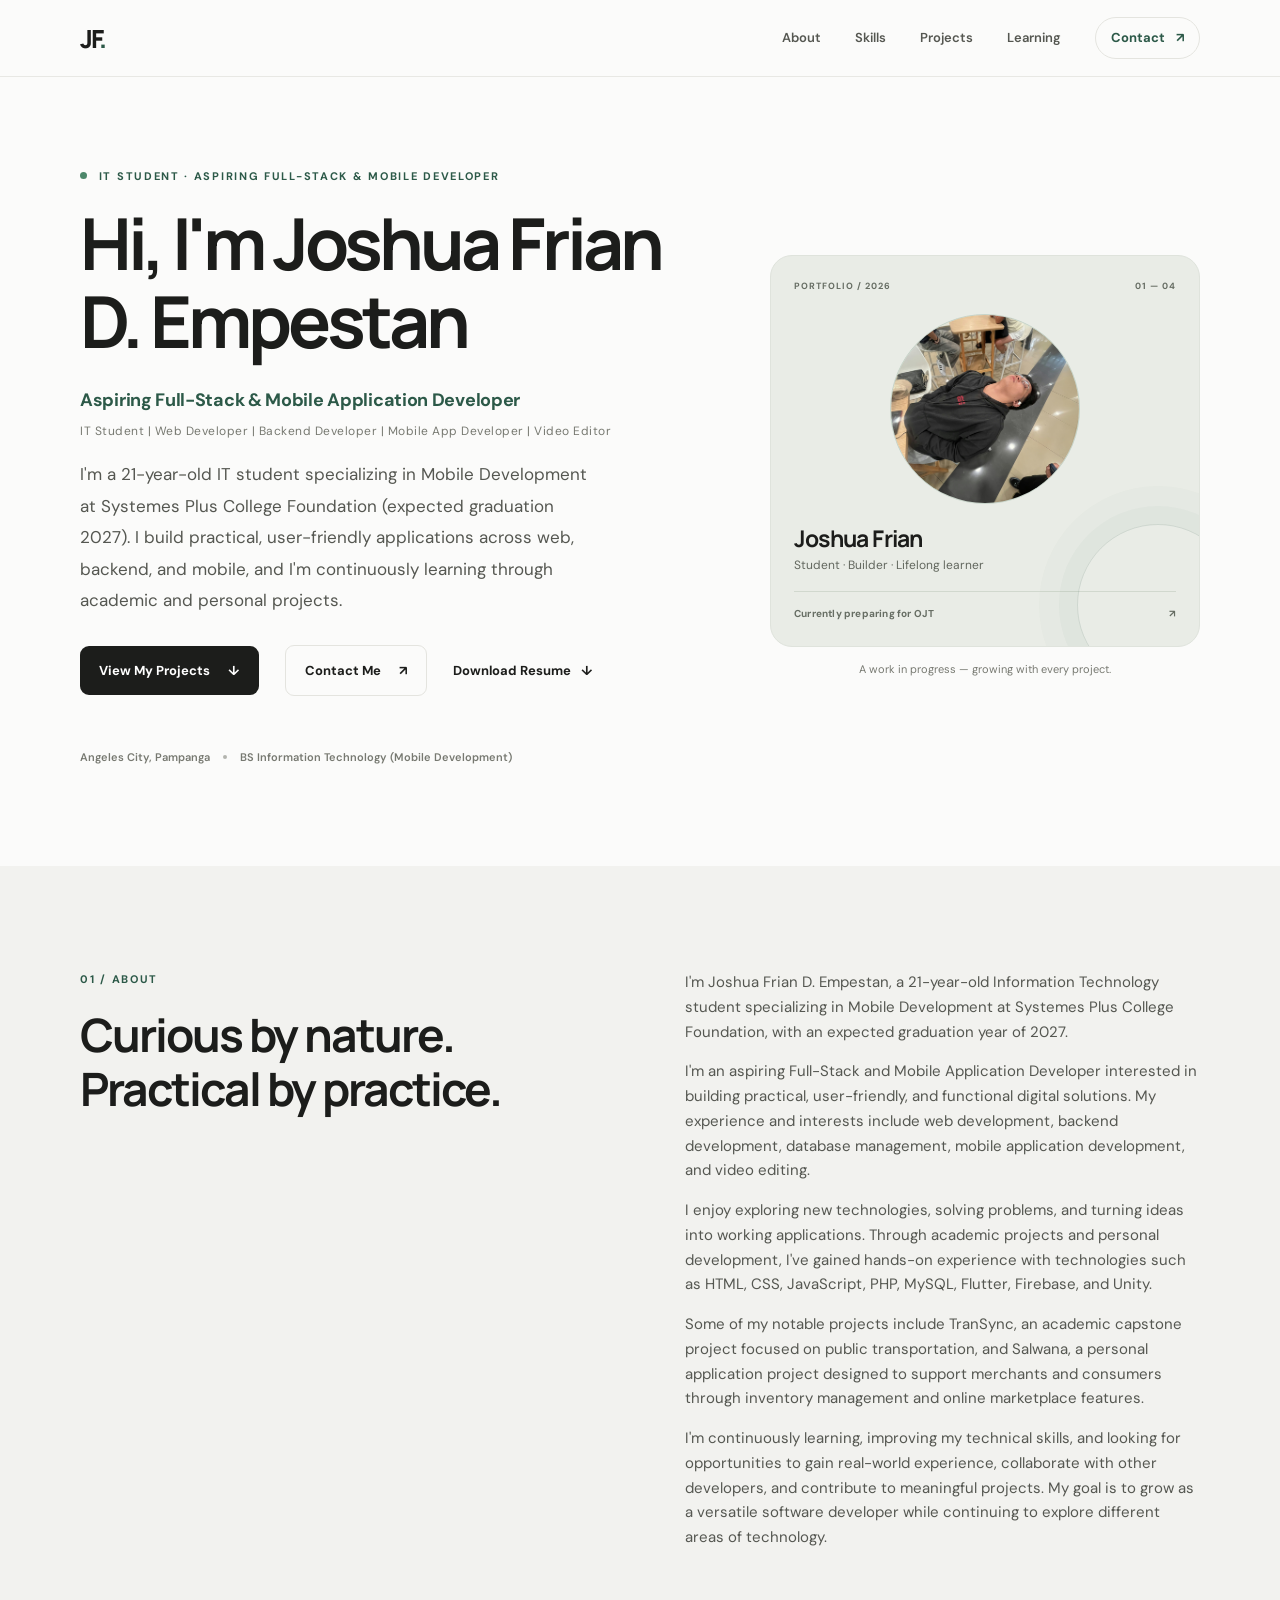
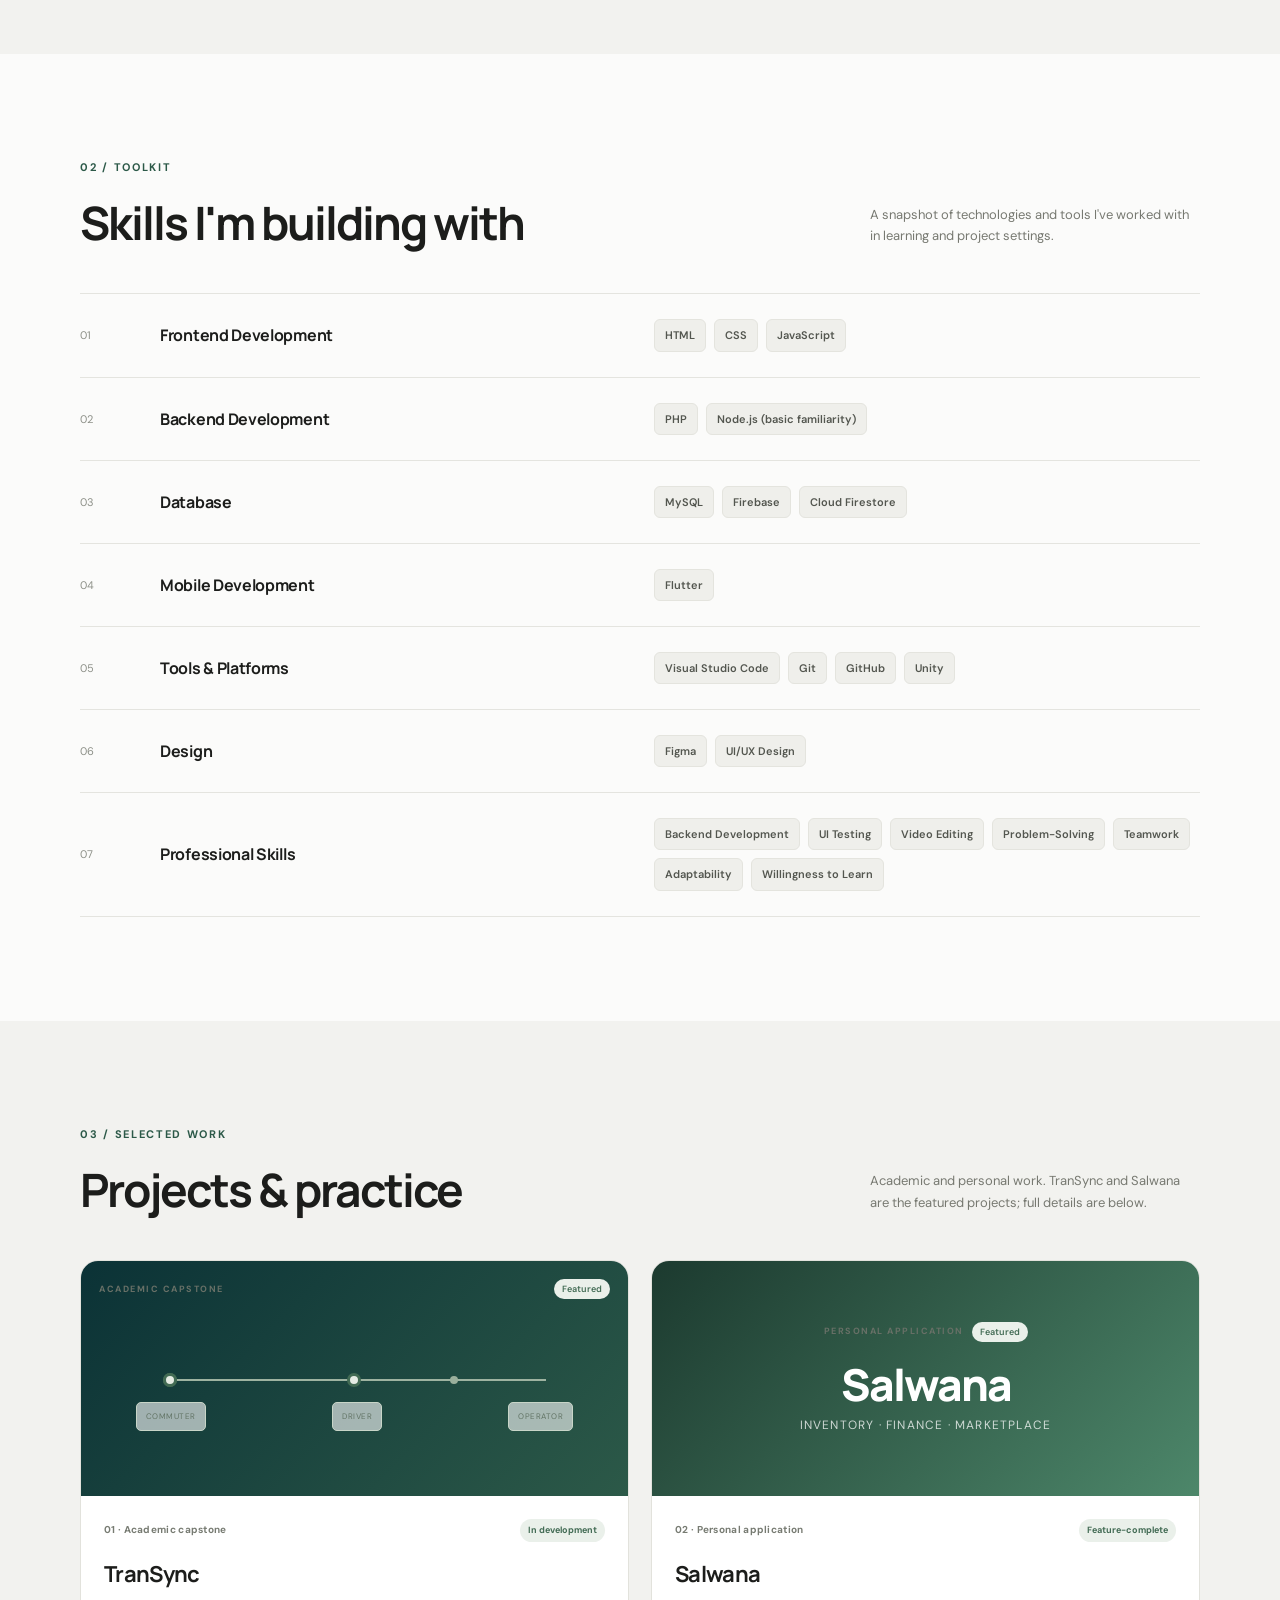
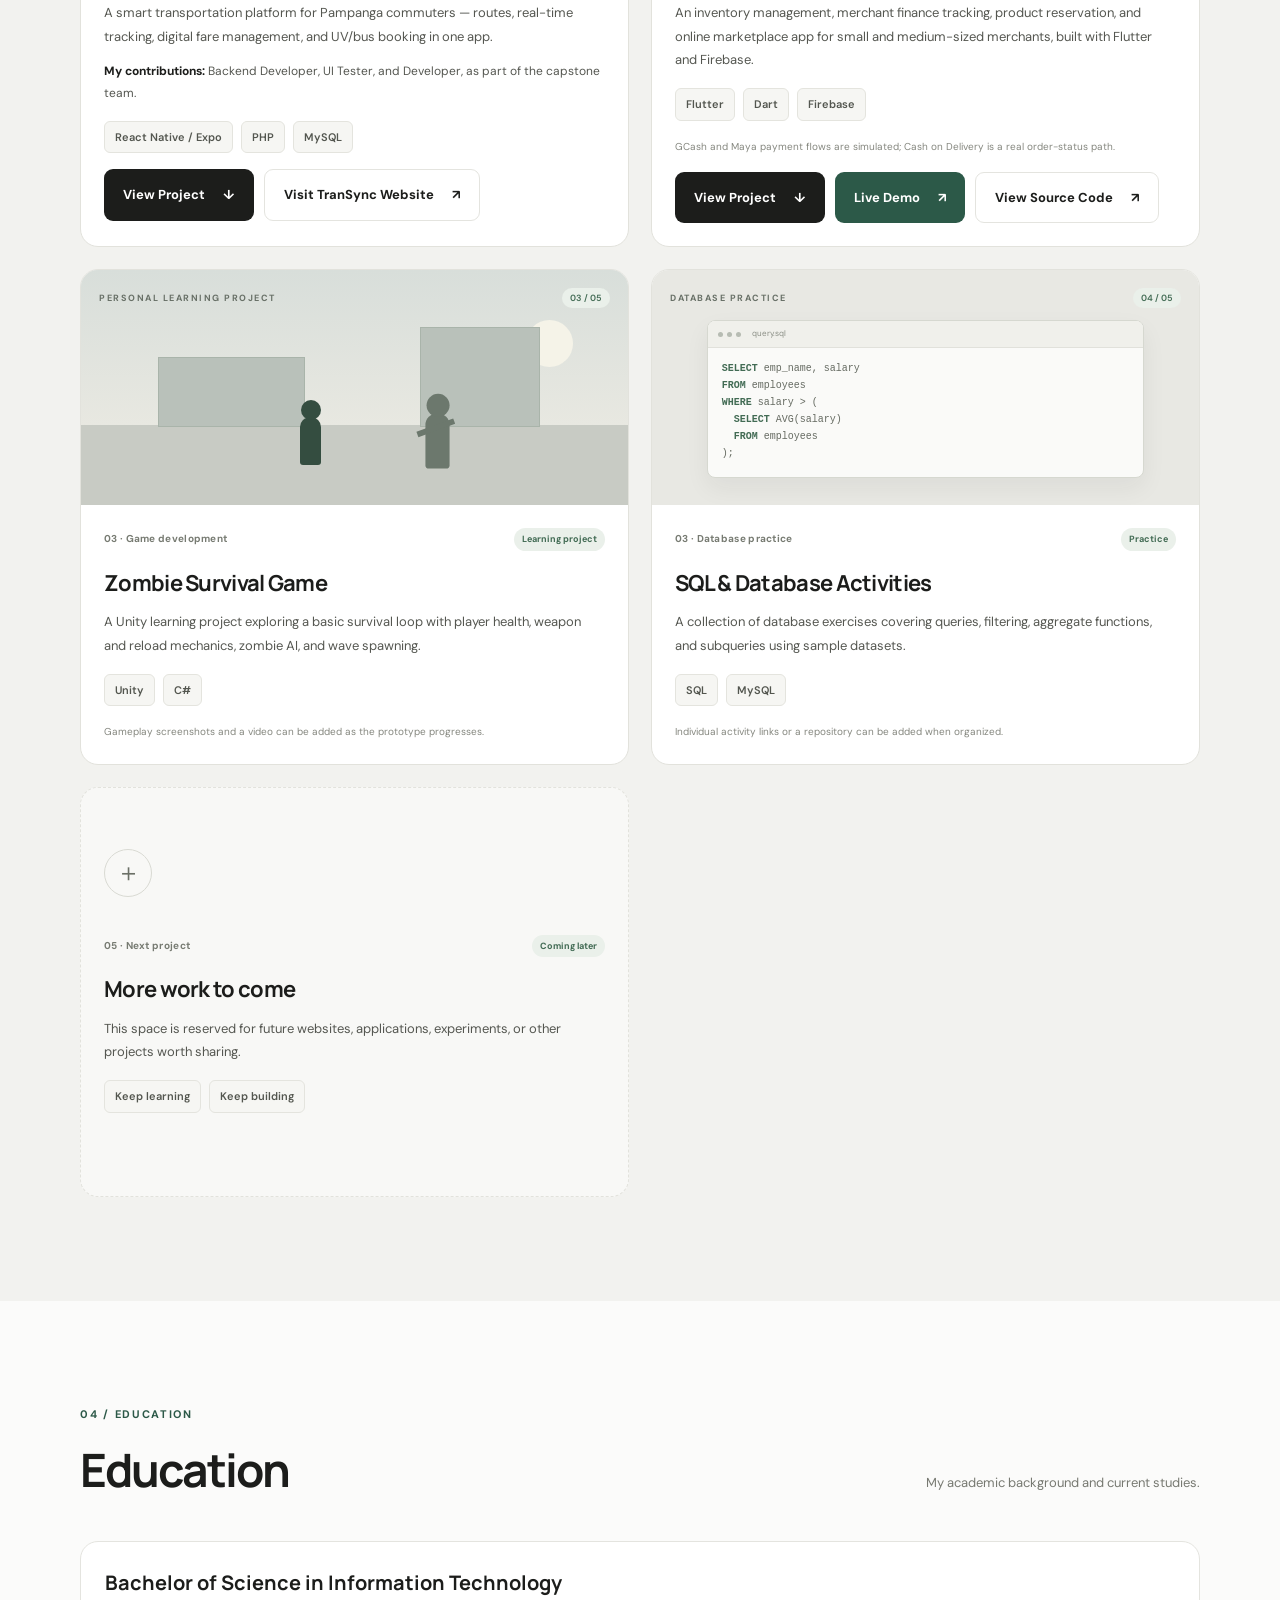
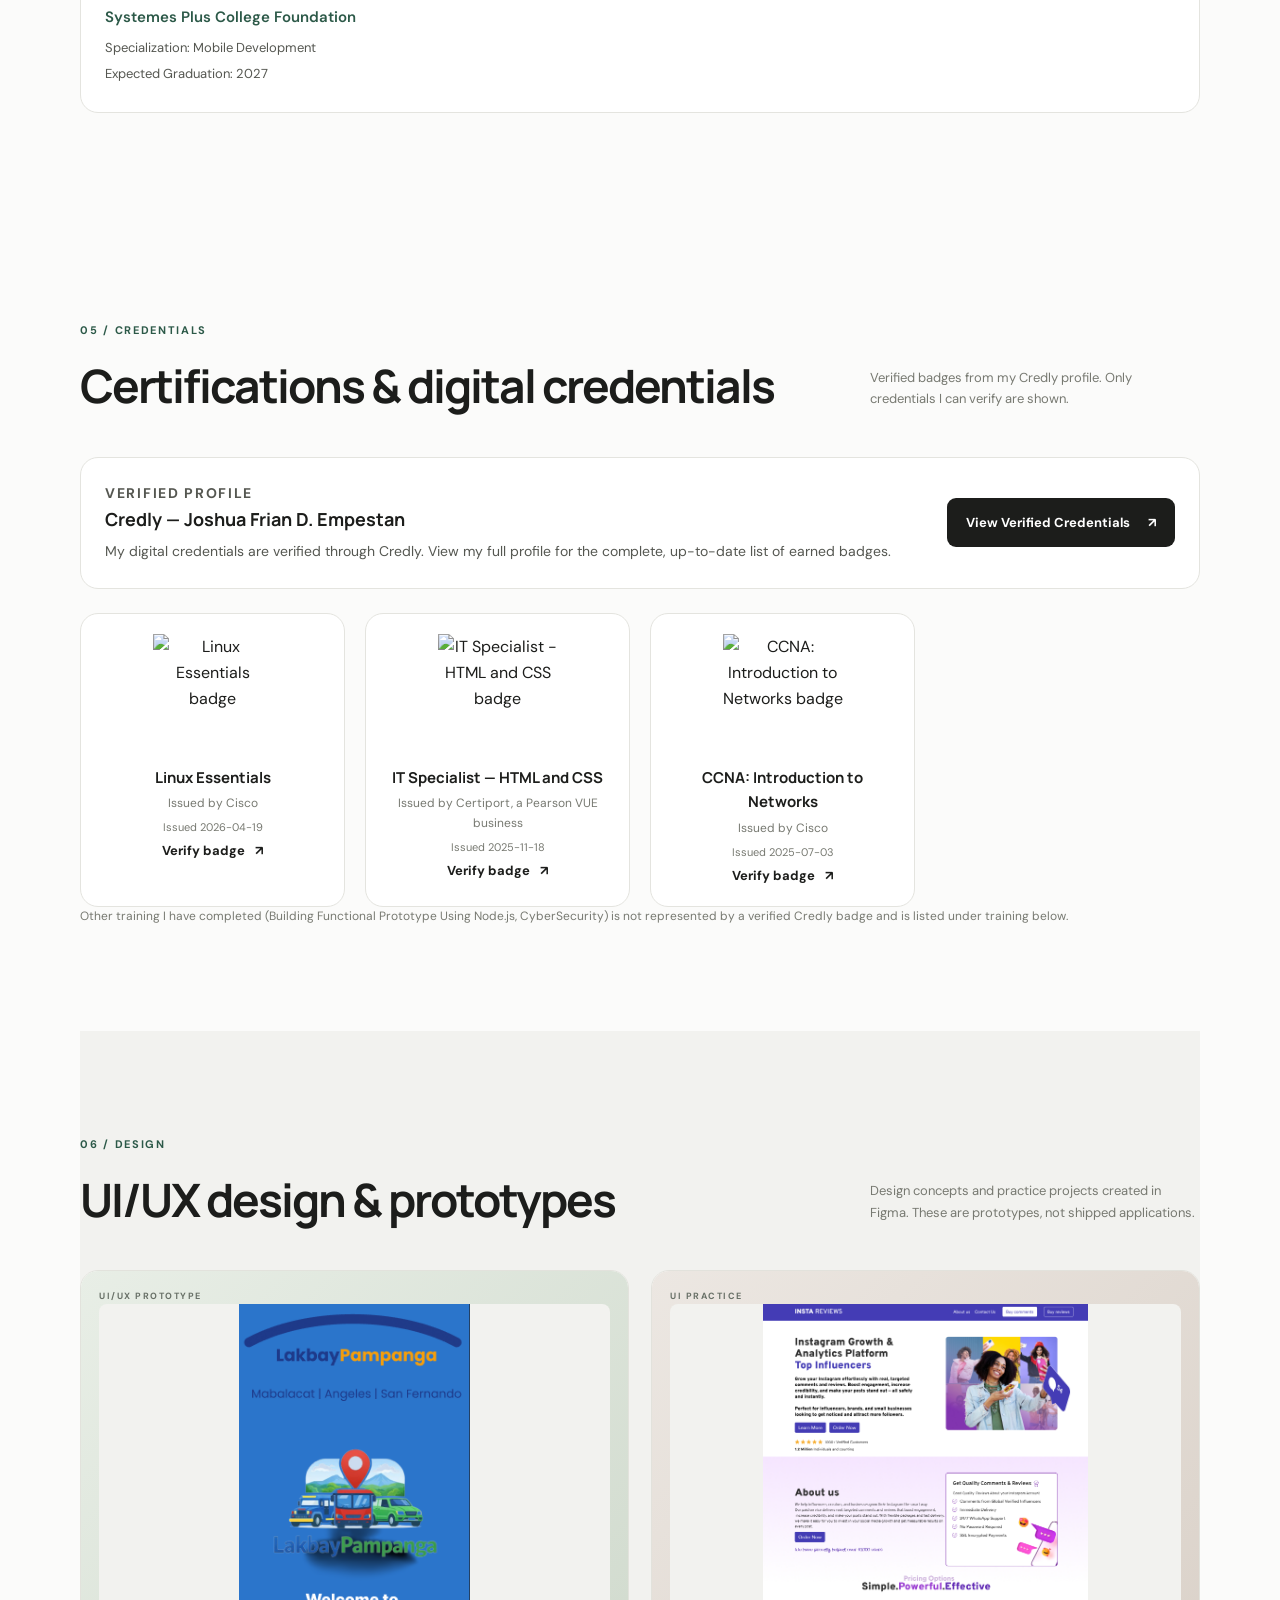
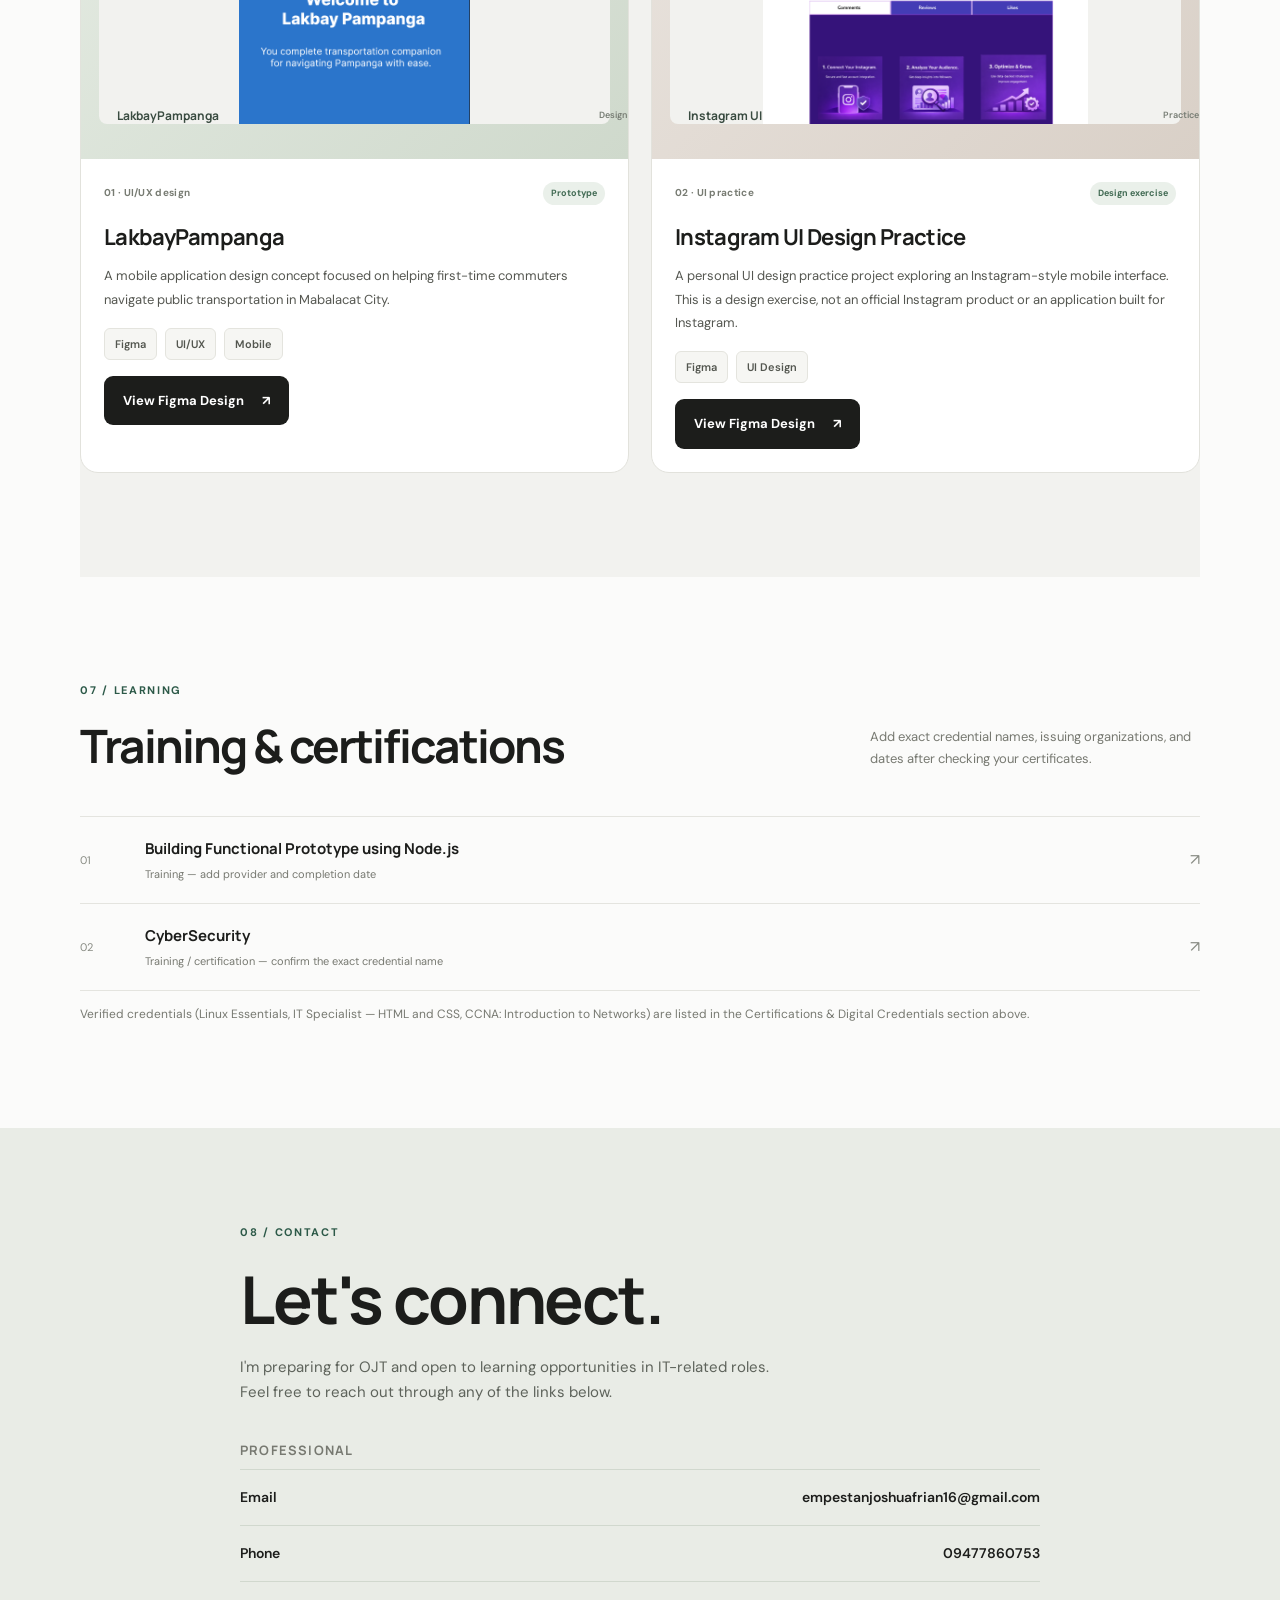
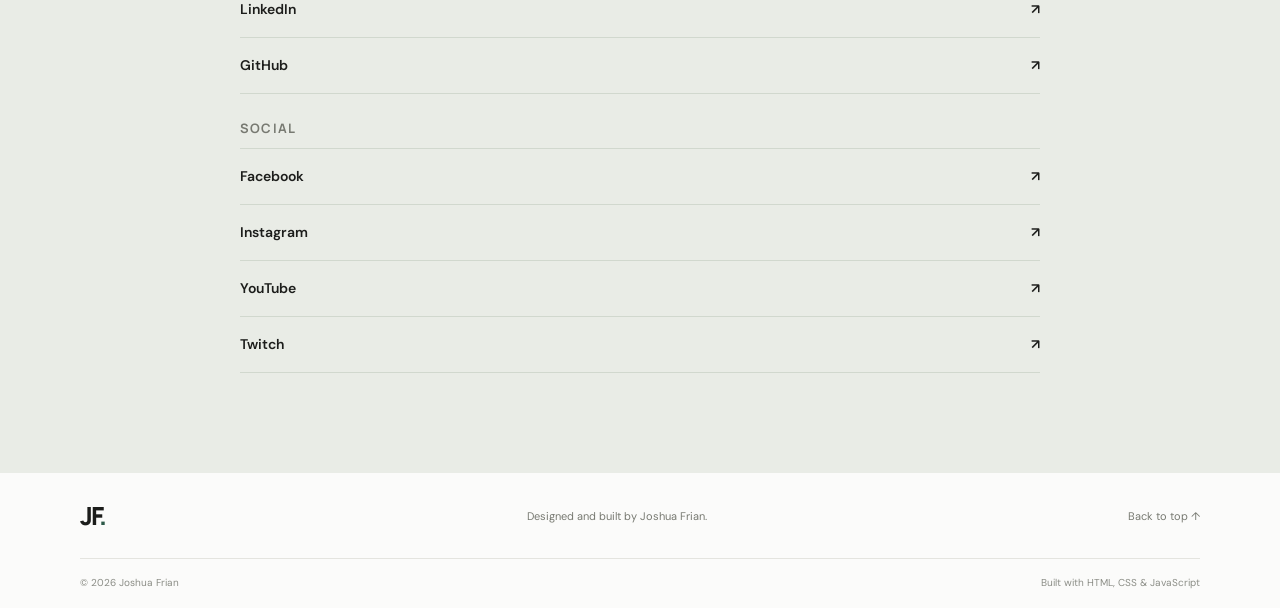
==== index.html @ b2ca7457 "Remove duplicate skill categories from Skills section" ====
﻿<!doctype html>
<html lang="en">
<head>
  <meta charset="utf-8">
  <meta name="viewport" content="width=device-width, initial-scale=1">
  <meta name="theme-color" content="#f7f7f5">
  <meta name="description" content="Portfolio of Joshua Frian D. Empestan, an IT student and aspiring Full-Stack & Mobile Application Developer. Showcasing academic and personal projects including Salwana and TranSync.">
  <meta name="author" content="Joshua Frian D. Empestan">
  <title>Joshua Frian D. Empestan | IT Student & Developer</title>
  <!-- Open Graph -->
  <meta property="og:title" content="Joshua Frian D. Empestan | IT Student & Developer">
  <meta property="og:description" content="Portfolio of an IT student and aspiring Full-Stack & Mobile Application Developer. Projects: Salwana, TranSync, and more.">
  <meta property="og:type" content="website">
  <meta property="og:url" content="https://jsh-frn.github.io/Portfolio_about_me/">
  <meta property="og:image" content="https://jsh-frn.github.io/Portfolio_about_me/assets/images/ProfileMain.jpg">
  <!-- Favicon (inline SVG) -->
  <link rel="icon" href="data:image/svg+xml,%3Csvg xmlns='http://www.w3.org/2000/svg' viewBox='0 0 100 100'%3E%3Crect width='100' height='100' rx='20' fill='%232c5948'/%3E%3Ctext x='50' y='68' font-size='52' font-family='sans-serif' font-weight='800' fill='white' text-anchor='middle'%3EJF%3C/text%3E%3C/svg%3E">
  <link rel="stylesheet" href="style.css">
  <script src="script.js" defer></script>
</head>
<body>
  <a class="skip-link" href="#main">Skip to content</a>
  <header class="site-header">
    <nav class="nav container" aria-label="Main navigation">
      <a class="brand" href="#home" aria-label="Joshua Frian home">JF<span>.</span></a>
      <button class="menu-toggle" id="menuToggle" aria-expanded="false" aria-controls="navLinks" aria-label="Open navigation menu">
        <span></span><span></span>
      </button>
      <div class="nav-links" id="navLinks">
        <a href="#about">About</a>
        <a href="#skills">Skills</a>
        <a href="#projects">Projects</a>
        <a href="#learning">Learning</a>
        <a class="nav-contact" href="#contact">Contact <span aria-hidden="true">↗</span></a>
      </div>
    </nav>
  </header>

  <main id="main">
    <section class="hero section container" id="home">
      <div class="hero-copy">
        <p class="eyebrow"><span class="status-dot"></span> IT STUDENT · ASPIRING FULL-STACK &amp; MOBILE DEVELOPER</p>
        <h1>Hi, I'm Joshua Frian D. Empestan</h1>
        <p class="hero-subtitle">Aspiring Full-Stack &amp; Mobile Application Developer</p>
        <p class="hero-alt">IT Student | Web Developer | Backend Developer | Mobile App Developer | Video Editor</p>
        <p class="hero-description">I'm a 21-year-old IT student specializing in Mobile Development at Systemes Plus College Foundation (expected graduation 2027). I build practical, user-friendly applications across web, backend, and mobile, and I'm continuously learning through academic and personal projects.</p>
        <div class="hero-actions">
          <a class="button button-dark" href="#projects">View My Projects <span aria-hidden="true">↓</span></a>
          <a class="button button-outline" href="#contact">Contact Me <span aria-hidden="true">↗</span></a>
          <a class="text-link" href="resume.html">Download Resume <span aria-hidden="true">↓</span></a>
        </div>
        <div class="hero-meta">
          <span>Angeles City, Pampanga</span>
          <span class="meta-divider" aria-hidden="true"></span>
          <span>BS Information Technology (Mobile Development)</span>
        </div>
      </div>
      <div class="hero-aside" aria-label="Portfolio introduction card">
        <div class="profile-card">
          <div class="profile-topline"><span>PORTFOLIO / 2026</span><span>01 — 04</span></div>
          <div class="profile-photo-wrap" aria-hidden="true">
            <img class="profile-photo" src="assets/images/ProfileMain.jpg" alt="Profile photo of Joshua Frian D. Empestan" loading="lazy">
          </div>
          <p class="profile-name">Joshua Frian</p>
          <p class="profile-role">Student · Builder · Lifelong learner</p>
          <div class="profile-rule"></div>
          <div class="profile-bottom"><span>Currently preparing for OJT</span><span aria-hidden="true">↗</span></div>
        </div>
        <p class="aside-note">A work in progress — growing with every project.</p>
      </div>
    </section>

    <section class="section section-muted" id="about">
      <div class="container two-column">
        <div>
          <p class="eyebrow">01 / ABOUT</p>
          <h2>Curious by nature.<br>Practical by practice.</h2>
        </div>
        <div class="section-copy">
          <p>I'm Joshua Frian D. Empestan, a 21-year-old Information Technology student specializing in Mobile Development at Systemes Plus College Foundation, with an expected graduation year of 2027.</p>
          <p>I'm an aspiring Full-Stack and Mobile Application Developer interested in building practical, user-friendly, and functional digital solutions. My experience and interests include web development, backend development, database management, mobile application development, and video editing.</p>
          <p>I enjoy exploring new technologies, solving problems, and turning ideas into working applications. Through academic projects and personal development, I've gained hands-on experience with technologies such as HTML, CSS, JavaScript, PHP, MySQL, Flutter, Firebase, and Unity.</p>
          <p>Some of my notable projects include TranSync, an academic capstone project focused on public transportation, and Salwana, a personal application project designed to support merchants and consumers through inventory management and online marketplace features.</p>
          <p>I'm continuously learning, improving my technical skills, and looking for opportunities to gain real-world experience, collaborate with other developers, and contribute to meaningful projects. My goal is to grow as a versatile software developer while continuing to explore different areas of technology.</p>
        </div>
      </div>
    </section>

    <section class="section container" id="skills">
      <div class="section-heading">
        <div><p class="eyebrow">02 / TOOLKIT</p><h2>Skills I'm building with</h2></div>
        <p class="heading-note">A snapshot of technologies and tools I've worked with in learning and project settings.</p>
      </div>
      <div class="skill-groups">
        <article class="skill-group">
          <span class="skill-index">01</span><h3>Frontend Development</h3>
          <div class="tags"><span>HTML</span><span>CSS</span><span>JavaScript</span></div>
        </article>
        <article class="skill-group">
          <span class="skill-index">02</span><h3>Backend Development</h3>
          <div class="tags"><span>PHP</span><span>Node.js (basic familiarity)</span></div>
        </article>
        <article class="skill-group">
          <span class="skill-index">03</span><h3>Database</h3>
          <div class="tags"><span>MySQL</span><span>Firebase</span><span>Cloud Firestore</span></div>
        </article>
        <article class="skill-group">
          <span class="skill-index">04</span><h3>Mobile Development</h3>
          <div class="tags"><span>Flutter</span></div>
        </article>
        <article class="skill-group">
          <span class="skill-index">05</span><h3>Tools &amp; Platforms</h3>
          <div class="tags"><span>Visual Studio Code</span><span>Git</span><span>GitHub</span><span>Unity</span></div>
        </article>
        <article class="skill-group">
          <span class="skill-index">06</span><h3>Design</h3>
          <div class="tags"><span>Figma</span><span>UI/UX Design</span></div>
        </article>
        <article class="skill-group">
          <span class="skill-index">07</span><h3>Professional Skills</h3>
          <div class="tags"><span>Backend Development</span><span>UI Testing</span><span>Video Editing</span><span>Problem-Solving</span><span>Teamwork</span><span>Adaptability</span><span>Willingness to Learn</span></div>
        </article>
      </div>
    </section>

    <section class="section section-muted" id="projects">
      <div class="container">
        <div class="section-heading">
          <div><p class="eyebrow">03 / SELECTED WORK</p><h2>Projects & practice</h2></div>
          <p class="heading-note">Academic and personal work. TranSync and Salwana are the featured projects; full details are below.</p>
        </div>
        <div class="project-grid">
          <article class="project-card project-featured project-featured-academic">
            <div class="project-art transync-art" aria-hidden="true">
              <div class="art-header">
                <div class="art-label">ACADEMIC CAPSTONE</div>
                <div class="art-badge">Featured</div>
              </div>
              <div class="route-line"><span></span><span></span><span></span><i></i></div>
              <div class="route-cards"><div>COMMUTER</div><div>DRIVER</div><div>OPERATOR</div></div>
            </div>
            <div class="project-content">
              <div class="project-top"><span class="project-type">01 · Academic capstone</span><span class="project-status">In development</span></div>
              <h3>TranSync</h3>
              <p>A smart transportation platform for Pampanga commuters — routes, real-time tracking, digital fare management, and UV/bus booking in one app.</p>
              <p class="contribution"><strong>My contributions:</strong> Backend Developer, UI Tester, and Developer, as part of the capstone team.</p>
              <div class="project-tech"><span>React Native / Expo</span><span>PHP</span><span>MySQL</span></div>
              <div class="project-actions">
                <a class="button button-dark" href="transync.html">View Project <span aria-hidden="true">↓</span></a>
                <a class="button button-outline" href="https://transync.infinityfreeapp.com/" target="_blank" rel="noopener noreferrer">Visit TranSync Website <span aria-hidden="true">↗</span></a>
              </div>
            </div>
          </article>

<article class="project-card project-featured project-featured-personal">
            <div class="project-art salwana-art" aria-hidden="true">
              <div class="art-header">
                <div class="art-label">PERSONAL APPLICATION</div>
                <div class="art-badge">Featured</div>
              </div>
              <div class="salwana-wordmark">Salwana</div>
              <div class="salwana-tagline">Inventory · Finance · Marketplace</div>
            </div>
            <div class="project-content">
              <div class="project-top"><span class="project-type">02 · Personal application</span><span class="project-status">Feature-complete</span></div>
              <h3>Salwana</h3>
              <p>An inventory management, merchant finance tracking, product reservation, and online marketplace app for small and medium-sized merchants, built with Flutter and Firebase.</p>
              <div class="project-tech"><span>Flutter</span><span>Dart</span><span>Firebase</span></div>
              <p class="project-footnote">GCash and Maya payment flows are simulated; Cash on Delivery is a real order-status path.</p>
              <div class="project-actions">
                <a class="button button-dark" href="salwana.html">View Project <span aria-hidden="true">↓</span></a>
                <a class="button button-accent" href="https://salwana-web.onrender.com/#/onboarding" target="_blank" rel="noopener noreferrer">Live Demo <span aria-hidden="true">↗</span></a>
                <a class="button button-outline" href="https://github.com/JoshuaFrianEmpestan/SalwanaApp" target="_blank" rel="noopener noreferrer">View Source Code <span aria-hidden="true">↗</span></a>
              </div>
            </div>
          </article>

          <article class="project-card">
            <div class="project-art zombie-art" aria-hidden="true">
              <div class="game-scene">
                <div class="art-header">
                  <div class="art-label">PERSONAL LEARNING PROJECT</div>
                  <div class="art-badge">03 / 05</div>
                </div>
                <div class="moon"></div><div class="building b1"></div><div class="building b2"></div><div class="player-shape"></div><div class="zombie-shape"></div>
              </div>
            </div>
            <div class="project-content">
              <div class="project-top"><span class="project-type">03 · Game development</span><span class="project-status">Learning project</span></div>
              <h3>Zombie Survival Game</h3>
              <p>A Unity learning project exploring a basic survival loop with player health, weapon and reload mechanics, zombie AI, and wave spawning.</p>
              <div class="project-tech"><span>Unity</span><span>C#</span></div>
              <p class="project-footnote">Gameplay screenshots and a video can be added as the prototype progresses.</p>
            </div>
          </article>

          <article class="project-card">
            <div class="project-art sql-art" aria-hidden="true">
              <div class="art-header">
                <div class="art-label">DATABASE PRACTICE</div>
                <div class="art-badge">04 / 05</div>
              </div>
              <div class="code-window"><div class="code-bar"><i></i><i></i><i></i><span>query.sql</span></div><pre><b>SELECT</b> emp_name, salary
<b>FROM</b> employees
<b>WHERE</b> salary &gt; (
  <b>SELECT</b> AVG(salary)
  <b>FROM</b> employees
);</pre></div>
            </div>
            <div class="project-content">
              <div class="project-top"><span class="project-type">03 · Database practice</span><span class="project-status">Practice</span></div>
              <h3>SQL & Database Activities</h3>
              <p>A collection of database exercises covering queries, filtering, aggregate functions, and subqueries using sample datasets.</p>
              <div class="project-tech"><span>SQL</span><span>MySQL</span></div>
              <p class="project-footnote">Individual activity links or a repository can be added when organized.</p>
            </div>
          </article>

          <article class="project-card project-placeholder">
            <div class="placeholder-icon" aria-hidden="true">＋</div>
            <div class="project-content">
              <div class="project-top"><span class="project-type">05 · Next project</span><span class="project-status">Coming later</span></div>
              <h3>More work to come</h3>
              <p>This space is reserved for future websites, applications, experiments, or other projects worth sharing.</p>
              <div class="project-tech"><span>Keep learning</span><span>Keep building</span></div>
            </div>
          </article>
        </div>
      </div>
    </section>

<!-- Certifications & Digital Credentials -->
<!-- Education -->
    <section class="section container" id="education">
      <div class="section-heading">
        <div><p class="eyebrow">04 / EDUCATION</p><h2>Education</h2></div>
        <p class="heading-note">My academic background and current studies.</p>
      </div>
      <div class="education-card">
        <div class="education-card-copy">
          <h3>Bachelor of Science in Information Technology</h3>
          <p class="education-school">Systemes Plus College Foundation</p>
          <p class="education-detail">Specialization: Mobile Development</p>
          <p class="education-detail">Expected Graduation: 2027</p>
        </div>
      </div>
    </section>

        <section class="section container" id="credentials">
      <div class="section-heading">
        <div><p class="eyebrow">05 / CREDENTIALS</p><h2>Certifications &amp; digital credentials</h2></div>
        <p class="heading-note">Verified badges from my Credly profile. Only credentials I can verify are shown.</p>
      </div>

      <div class="credly-card">
        <div class="credly-card-copy">
          <p class="eyebrow">VERIFIED PROFILE</p>
          <h3>Credly — Joshua Frian D. Empestan</h3>
          <p>My digital credentials are verified through Credly. View my full profile for the complete, up-to-date list of earned badges.</p>
        </div>
        <a class="button button-dark" href="https://www.credly.com/users/empestan-joshua-frian-d" target="_blank" rel="noopener noreferrer">View Verified Credentials <span aria-hidden="true">↗</span></a>
      </div>

      <div class="badge-grid">
        <article class="badge-card">
          <img src="https://images.credly.com/images/e8fe3d67-2967-43d0-bc4a-7a268a37f47b/image.png" alt="Linux Essentials badge" loading="lazy">
          <div class="badge-content">
            <h3>Linux Essentials</h3>
            <p class="badge-issuer">Issued by Cisco</p>
            <p class="badge-date">Issued 2026-04-19</p>
            <a class="text-link" href="https://www.credly.com/badges/2d6c657c-179a-4a64-83f3-ca70cf2a73c8" target="_blank" rel="noopener noreferrer">Verify badge <span aria-hidden="true">↗</span></a>
          </div>
        </article>

        <article class="badge-card">
          <img src="https://images.credly.com/images/e2dc688d-de61-44a5-81af-ee96f117a211/ITS-Badges_HTML-and-CSS_1200px.png" alt="IT Specialist - HTML and CSS badge" loading="lazy">
          <div class="badge-content">
            <h3>IT Specialist — HTML and CSS</h3>
            <p class="badge-issuer">Issued by Certiport, a Pearson VUE business</p>
            <p class="badge-date">Issued 2025-11-18</p>
            <a class="text-link" href="https://www.credly.com/badges/d98280ca-0c07-45a2-8b31-d63e60e43e3c" target="_blank" rel="noopener noreferrer">Verify badge <span aria-hidden="true">↗</span></a>
          </div>
        </article>

        <article class="badge-card">
          <img src="https://images.credly.com/images/70d71df5-f3dc-4380-9b9d-f22513a70417/CCNAITN__1_.png" alt="CCNA: Introduction to Networks badge" loading="lazy">
          <div class="badge-content">
            <h3>CCNA: Introduction to Networks</h3>
            <p class="badge-issuer">Issued by Cisco</p>
            <p class="badge-date">Issued 2025-07-03</p>
            <a class="text-link" href="https://www.credly.com/badges/3b426320-e349-417c-a9f1-eb7ad03ce38a" target="_blank" rel="noopener noreferrer">Verify badge <span aria-hidden="true">↗</span></a>
          </div>
        </article>
      </div>

      <p class="detail-note">Other training I have completed (Building Functional Prototype Using Node.js, CyberSecurity) is not represented by a verified Credly badge and is listed under training below.</p>
    </section>
<!-- UI/UX Design & Prototypes -->
    <section class="section section-muted container" id="design">
      <div class="section-heading">
        <div><p class="eyebrow">06 / DESIGN</p><h2>UI/UX design &amp; prototypes</h2></div>
        <p class="heading-note">Design concepts and practice projects created in Figma. These are prototypes, not shipped applications.</p>
      </div>
      <div class="project-grid">
        <article class="project-card">
          <div class="project-art design-art" aria-hidden="true">
            <div class="art-label">UI/UX PROTOTYPE</div>
            <img src="assets/images/designs/LakbayPampanga.png" alt="LakbayPampanga UI design preview" loading="lazy">
            <div class="art-footer">LakbayPampanga <span>Design</span></div>
          </div>
          <div class="project-content">
            <div class="project-top"><span class="project-type">01 · UI/UX design</span><span class="project-status">Prototype</span></div>
            <h3>LakbayPampanga</h3>
            <p>A mobile application design concept focused on helping first-time commuters navigate public transportation in Mabalacat City.</p>
            <div class="project-tech"><span>Figma</span><span>UI/UX</span><span>Mobile</span></div>
            <div class="project-actions">
              <a class="button button-dark" href="https://www.figma.com/design/3NdkDiOx3QYfePrHsuHWGm/LakbayPampanga--A-Mobile-Based-Public-Transportation-Guide-for-First-Time-Commuters-in-Mabalacat-Cit?t=SsRp8JlM6qvApQrq-0" target="_blank" rel="noopener noreferrer">View Figma Design <span aria-hidden="true">↗</span></a>
            </div>
          </div>
        </article>

        <article class="project-card">
          <div class="project-art design-art design-art-alt" aria-hidden="true">
            <div class="art-label">UI PRACTICE</div>
            <img src="assets/images/designs/InstaViews.png" alt="Instagram UI design practice preview" loading="lazy">
            <div class="art-footer">Instagram UI <span>Practice</span></div>
          </div>
          <div class="project-content">
            <div class="project-top"><span class="project-type">02 · UI practice</span><span class="project-status">Design exercise</span></div>
            <h3>Instagram UI Design Practice</h3>
            <p>A personal UI design practice project exploring an Instagram-style mobile interface. This is a design exercise, not an official Instagram product or an application built for Instagram.</p>
            <div class="project-tech"><span>Figma</span><span>UI Design</span></div>
            <div class="project-actions">
              <a class="button button-dark" href="https://www.figma.com/design/O6j9qtQV5a98HPTFnI5Ci1/Instagram?node-id=0-1&t=t7d8m83uJQ5S4Oo1-1" target="_blank" rel="noopener noreferrer">View Figma Design <span aria-hidden="true">↗</span></a>
            </div>
          </div>
        </article>
      </div>
    </section>

        <section class="section container" id="learning">
      <div class="section-heading">
        <div><p class="eyebrow">07 / LEARNING</p><h2>Training & certifications</h2></div>
        <p class="heading-note">Add exact credential names, issuing organizations, and dates after checking your certificates.</p>
      </div>
      <div class="learning-list">
        <div class="learning-item"><span class="learning-number">01</span><div><h3>Building Functional Prototype using Node.js</h3><p>Training — add provider and completion date</p></div><span class="learning-arrow">↗</span></div>
        <div class="learning-item"><span class="learning-number">02</span><div><h3>CyberSecurity</h3><p>Training / certification — confirm the exact credential name</p></div><span class="learning-arrow">↗</span></div>
        <p class="detail-note" style="margin-top:14px;">Verified credentials (Linux Essentials, IT Specialist — HTML and CSS, CCNA: Introduction to Networks) are listed in the Certifications &amp; Digital Credentials section above.</p>
      </div>
    </section>

    <section class="contact-section" id="contact">
      <div class="container contact-inner">
        <p class="eyebrow">08 / CONTACT</p>
        <h2>Let's connect.</h2>
        <p class="contact-description">I'm preparing for OJT and open to learning opportunities in IT-related roles. Feel free to reach out through any of the links below.</p>

        <h3 class="contact-group-title">Professional</h3>
        <div class="contact-links">
          <a href="mailto:empestanjoshuafrian16@gmail.com" class="contact-link"><span>Email</span><span>empestanjoshuafrian16@gmail.com</span></a>
          <a href="tel:+639477860753" class="contact-link"><span>Phone</span><span>09477860753</span></a>
          <a href="https://www.linkedin.com/in/empestan-joshua-frian-d-3b4a39359/" target="_blank" rel="noopener noreferrer" class="contact-link"><span>LinkedIn</span><span>↗</span></a>
          <a href="https://github.com/jsh-frn" target="_blank" rel="noopener noreferrer" class="contact-link"><span>GitHub</span><span>↗</span></a>
        </div>

        <h3 class="contact-group-title">Social</h3>
        <div class="contact-links">
          <a href="https://www.facebook.com/JoshuaFrian16" target="_blank" rel="noopener noreferrer" class="contact-link"><span>Facebook</span><span>↗</span></a>
          <a href="https://www.instagram.com/_jsh_frn_/?hl=en" target="_blank" rel="noopener noreferrer" class="contact-link"><span>Instagram</span><span>↗</span></a>
          <a href="https://www.youtube.com/@satou143" target="_blank" rel="noopener noreferrer" class="contact-link"><span>YouTube</span><span>↗</span></a>
          <a href="https://www.twitch.tv/satou_shine" target="_blank" rel="noopener noreferrer" class="contact-link"><span>Twitch</span><span>↗</span></a>
        </div>
      </div>
    </section>
  </main>

  <footer class="site-footer">
    <div class="container footer-inner"><a class="brand" href="#home">JF<span>.</span></a><p>Designed and built by Joshua Frian.</p><a href="#home">Back to top ↑</a></div>
    <div class="container copyright"><span>© <span id="year">2026</span> Joshua Frian</span><span>Built with HTML, CSS & JavaScript</span></div>
  </footer>
</body>
</html>
---- style.css ----
@import url('https://fonts.googleapis.com/css2?family=DM+Sans:wght@400;500;600;700&family=Manrope:wght@400;500;600;700;800&display=swap');

:root {
  --bg: #fbfbfa;
  --surface: #ffffff;
  --muted: #f2f2ef;
  --ink: #1c1d1b;
  --text: #555751;
  --soft: #777971;
  --line: #e4e4df;
  --accent: #2c5948;
  --accent-light: #e5eee8;
  --radius: 18px;
  --max-width: 1120px;
}
* { box-sizing: border-box; }
html { scroll-behavior: smooth; scroll-padding-top: 90px; }
body { margin: 0; background: var(--bg); color: var(--ink); font-family: "DM Sans", Arial, sans-serif; line-height: 1.65; -webkit-font-smoothing: antialiased; }
a { color: inherit; }
.container { width: min(var(--max-width), calc(100% - 48px)); margin-inline: auto; }
.skip-link { position: absolute; top: -60px; left: 16px; background: var(--ink); color: white; padding: 10px 14px; z-index: 99; border-radius: 8px; }
.skip-link:focus { top: 12px; }
.site-header { position: sticky; top: 0; z-index: 20; background: rgba(251,251,250,.9); backdrop-filter: blur(14px); border-bottom: 1px solid rgba(228,228,223,.8); }
.nav { min-height: 76px; display: flex; align-items: center; justify-content: space-between; gap: 24px; }
.brand { font: 800 25px/1 "Manrope", sans-serif; letter-spacing: -1.8px; text-decoration: none; }
.brand span { color: var(--accent); }
.nav-links { display: flex; align-items: center; gap: 34px; }
.nav-links a { font-size: 13px; font-weight: 600; text-decoration: none; color: var(--text); transition: color .2s ease; }
.nav-links a:hover, .text-link:hover { color: var(--accent); }
.nav-links .nav-contact { color: var(--ink); border: 1px solid var(--line); border-radius: 999px; padding: 9px 15px; }
.nav-contact span { padding-left: 8px; }
.menu-toggle { display: none; border: 0; background: transparent; padding: 8px; }
.menu-toggle span { display: block; width: 22px; height: 2px; background: var(--ink); margin: 5px; }
.section { padding-block: 104px; }
.hero { min-height: 650px; display: grid; grid-template-columns: 1.15fr .85fr; align-items: center; gap: 70px; padding-top: 90px; padding-bottom: 100px; }
.eyebrow { margin: 0 0 20px; color: var(--accent); font-size: 11px; letter-spacing: 1.7px; font-weight: 700; }
.status-dot { display: inline-block; width: 7px; height: 7px; margin-right: 7px; background: #4d876a; border-radius: 50%; vertical-align: 1px; }
h1, h2, h3, p { margin-top: 0; }
h1, h2, h3 { font-family: "Manrope", "DM Sans", sans-serif; }
h1 { font-size: clamp(44px, 5.6vw, 72px); line-height: 1.08; letter-spacing: -4px; font-weight: 700; margin-bottom: 26px; }
h1 span { color: #8b8e86; }
.hero-description { max-width: 515px; font-size: 17px; color: var(--text); line-height: 1.85; margin-bottom: 28px; }
.hero-actions { display: flex; align-items: center; gap: 26px; flex-wrap: wrap; }
.button { display: inline-flex; align-items: center; gap: 18px; padding: 14px 19px; border-radius: 9px; font-size: 13px; font-weight: 700; text-decoration: none; transition: transform .2s, background .2s; }
.button:hover { transform: translateY(-2px); }
.button-dark { background: var(--ink); color: #fff; }
.button-dark:hover { background: var(--accent); }
.text-link { font-size: 13px; font-weight: 700; text-decoration: none; }
.text-link span { margin-left: 7px; }
.hero-meta { display: flex; align-items: center; gap: 13px; margin-top: 52px; color: var(--soft); font-size: 11px; font-weight: 600; }
.meta-divider { width: 4px; height: 4px; background: #b3b4ae; border-radius: 50%; }
.hero-aside { max-width: 430px; width: 100%; justify-self: end; }
.profile-card { position: relative; overflow: hidden; padding: 23px; min-height: 390px; display: flex; flex-direction: column; justify-content: space-between; background: #e9ece6; border: 1px solid #dfe3dc; border-radius: 22px; }
.profile-card::after { content: ""; position: absolute; width: 160px; height: 160px; border: 1px solid rgba(44,89,72,.14); border-radius: 50%; right: -40px; bottom: -40px; box-shadow: 0 0 0 18px rgba(44,89,72,.03), 0 0 0 38px rgba(44,89,72,.02); }
.profile-topline, .profile-bottom { display: flex; justify-content: space-between; gap: 12px; font-size: 9px; letter-spacing: 1px; color: #666d63; font-weight: 700; }
.monogram { position: relative; z-index: 1; display: flex; align-items: center; justify-content: center; width: 190px; height: 190px; margin: 20px auto 18px; border-radius: 50%; background: #d7e0d7; border: 1px solid #c7d4c9; color: var(--accent); font: 800 84px/1 "Manrope", sans-serif; letter-spacing: -13px; padding-right: 13px; }
.monogram span { color: #8b9c8e; }
.profile-name { font: 700 23px "Manrope", sans-serif; letter-spacing: -.8px; margin: 0 0 2px; }
.profile-role { color: #62675e; font-size: 12px; margin-bottom: 15px; }
.profile-rule { height: 1px; background: #d1d8ce; margin-bottom: 14px; }
.profile-bottom { font-size: 10px; letter-spacing: .2px; text-transform: none; }
.aside-note { text-align: center; color: var(--soft); font-size: 11px; margin: 13px 0 0; }
.section-muted { background: var(--muted); }
.two-column { display: grid; grid-template-columns: 1fr 1fr; gap: 90px; }
h2 { font-size: clamp(32px, 4vw, 46px); line-height: 1.16; letter-spacing: -2px; margin-bottom: 0; }
.section-copy { max-width: 550px; color: var(--text); font-size: 15px; }
.section-copy p:last-child { margin-bottom: 0; }
.section-heading { display: flex; justify-content: space-between; align-items: end; gap: 40px; margin-bottom: 44px; }
.heading-note { max-width: 330px; color: var(--soft); font-size: 13px; margin-bottom: 3px; }
.skill-groups { border-top: 1px solid var(--line); }
.skill-group { display: grid; grid-template-columns: 60px 1fr 1.15fr; align-items: center; gap: 20px; padding: 25px 0; border-bottom: 1px solid var(--line); }
.skill-index { color: #8d9088; font-size: 11px; }
.skill-group h3 { margin: 0; font-size: 16px; letter-spacing: -.3px; }
.tags, .project-tech { display: flex; flex-wrap: wrap; gap: 8px; }
.tags span, .project-tech span { background: #efefeb; border: 1px solid #e4e4de; padding: 6px 10px; border-radius: 6px; color: #53564f; font-size: 11px; font-weight: 600; }
.project-grid { display: grid; grid-template-columns: repeat(2, minmax(0, 1fr)); gap: 22px; }
.project-card { overflow: hidden; border: 1px solid #e2e2dc; border-radius: var(--radius); background: var(--surface); }
.project-art { min-height: 235px; position: relative; overflow: hidden; padding: 18px; }
.art-label { position: relative; z-index: 2; font-size: 9px; font-weight: 700; letter-spacing: 1.5px; color: #687067; }
.art-footer { position: absolute; z-index: 2; bottom: 17px; left: 18px; right: 18px; display: flex; justify-content: space-between; align-items: center; color: #394b40; font: 700 12px "Manrope", sans-serif; }
.art-footer span { font: 600 9px "DM Sans", sans-serif; color: #777d74; }
.transync-art { background: #e4ebe4; }
.route-line { position: absolute; width: 70%; left: 15%; top: 50%; height: 2px; background: #9eb3a1; }
.route-line span { position: absolute; width: 14px; height: 14px; border: 3px solid #426b54; background: #e4ebe4; border-radius: 50%; top: -6px; left: 0; }
.route-line span:nth-child(2) { left: 48%; }
.route-line span:nth-child(3) { right: 0; }
.route-line i { position: absolute; width: 8px; height: 8px; right: 23%; top: -3px; background: #9aaf9c; border-radius: 50%; }
.route-cards { position: absolute; left: 10%; right: 10%; top: 60%; display: flex; justify-content: space-between; gap: 7px; }
.route-cards div { padding: 7px 9px; border: 1px solid #c8d5c8; background: rgba(255,255,255,.6); border-radius: 5px; color: #627465; font-size: 8px; letter-spacing: .5px; }
.zombie-art { background: #e7e7e4; }
.game-scene { position: absolute; inset: 0; overflow: hidden; background: linear-gradient(180deg, #d8deda 0%, #e8e8e1 66%, #c8cbc4 66%); }
.game-scene .art-label { position: absolute; top: 18px; left: 18px; }
.moon { position: absolute; top: 50px; right: 55px; width: 47px; height: 47px; background: #f5f3e8; border-radius: 50%; }
.building { position: absolute; bottom: 33%; background: #b9c1ba; border: 1px solid #a9b4aa; }
.b1 { left: 14%; width: 27%; height: 70px; }
.b2 { right: 16%; width: 22%; height: 100px; }
.player-shape, .zombie-shape { position: absolute; bottom: 17%; width: 21px; height: 48px; background: #344d40; border-radius: 10px 10px 3px 3px; }
.player-shape { left: 40%; }
.zombie-shape { right: 33%; background: #6c786d; transform: scale(1.15); }
.player-shape::before, .zombie-shape::before { content: ""; position: absolute; width: 20px; height: 20px; border-radius: 50%; background: inherit; top: -17px; left: 1px; }
.zombie-shape::after { content: ""; position: absolute; width: 34px; height: 5px; background: inherit; top: 10px; left: -8px; transform: rotate(-20deg); }
.sql-art { background: #e8e8e3; }
.code-window { position: absolute; top: 50px; left: 10%; width: 80%; background: #fafaf8; border: 1px solid #d6d8d0; border-radius: 8px; box-shadow: 0 10px 25px rgba(30,40,30,.06); overflow: hidden; }
.code-bar { display: flex; align-items: center; gap: 4px; height: 27px; padding: 0 10px; background: #f0f0eb; border-bottom: 1px solid #e1e1db; }
.code-bar i { width: 5px; height: 5px; background: #b7bcb3; border-radius: 50%; }
.code-bar span { font-size: 8px; color: #8a8e85; margin-left: 7px; }
.code-window pre { margin: 0; padding: 12px 14px 15px; font: 10px/1.7 ui-monospace, SFMono-Regular, Consolas, monospace; color: #656a61; white-space: pre-wrap; }
.code-window b { color: #426b54; font-weight: 700; }
.project-content { padding: 23px; }
.project-top { display: flex; justify-content: space-between; align-items: center; gap: 10px; margin-bottom: 14px; }
.project-type { color: #777b72; font-size: 10px; font-weight: 700; letter-spacing: .3px; }
.project-status { color: #426b54; background: #eaf0ea; border-radius: 999px; padding: 4px 8px; font-size: 9px; font-weight: 700; white-space: nowrap; }
.project-content h3 { font-size: 22px; letter-spacing: -.7px; margin-bottom: 9px; }
.project-content > p { color: var(--text); font-size: 13px; line-height: 1.8; }
.project-content .contribution { font-size: 12px; }
.contribution strong { color: var(--ink); }
.project-tech { margin-top: 17px; }
.project-tech span { background: #f6f6f3; }
.project-footnote { color: #85877f !important; font-size: 10px !important; margin: 17px 0 0; }
.project-placeholder { display: flex; flex-direction: column; justify-content: center; min-height: 410px; border-style: dashed; background: rgba(255,255,255,.45); }
.placeholder-icon { margin: 0 23px 15px; width: 48px; height: 48px; display: grid; place-items: center; border: 1px solid #d9dad3; border-radius: 50%; color: #6b7066; font-size: 25px; }
.learning-list { border-top: 1px solid var(--line); }
.learning-item { display: grid; grid-template-columns: 50px 1fr 25px; align-items: center; gap: 15px; padding: 20px 0; border-bottom: 1px solid var(--line); }
.learning-number { color: #888b83; font-size: 11px; }
.learning-item h3 { font-size: 15px; margin: 0 0 3px; }
.learning-item p { color: var(--soft); font-size: 11px; margin: 0; }
.learning-arrow { color: #888b83; text-align: right; }
.contact-section { background: #e9ece6; padding: 95px 0 100px; }
.contact-inner { max-width: 800px; }
.contact-inner h2 { font-size: clamp(42px, 6vw, 66px); margin-bottom: 17px; }
.contact-description { color: #5e635b; max-width: 530px; font-size: 15px; margin-bottom: 35px; }
.contact-links { border-top: 1px solid #d1d8ce; }
.contact-link { display: flex; align-items: center; justify-content: space-between; padding: 16px 0; text-decoration: none; font-size: 14px; font-weight: 600; border-bottom: 1px solid #d1d8ce; }
.contact-link:hover { color: var(--accent); }
.contact-warning { margin: 16px 0 0; font-size: 11px; color: #777d72; }
.site-footer { background: var(--bg); }
.footer-inner { min-height: 85px; display: flex; align-items: center; justify-content: space-between; gap: 20px; }
.footer-inner p, .footer-inner > a:last-child { color: var(--soft); font-size: 11px; margin: 0; text-decoration: none; }
.footer-inner > a:last-child:hover { color: var(--accent); }
.footer-inner .brand { color: var(--ink); }
.copyright { border-top: 1px solid var(--line); display: flex; justify-content: space-between; gap: 15px; padding-block: 16px; color: #8a8c85; font-size: 10px; }
:focus-visible { outline: 3px solid #6f987b; outline-offset: 3px; }
@media (max-width: 850px) {
  .hero { gap: 35px; grid-template-columns: 1.1fr .9fr; min-height: 570px; }
  h1 { letter-spacing: -2.8px; }
  .profile-card { min-height: 340px; }
  .monogram { width: 145px; height: 145px; font-size: 66px; }
  .two-column { gap: 45px; }
  .section-heading { align-items: start; flex-direction: column; gap: 15px; }
  .heading-note { max-width: 500px; }
  .skill-group { grid-template-columns: 35px 1fr; }
  .skill-group .tags { grid-column: 2; }
}
@media (max-width: 640px) {
  .container { width: min(var(--max-width), calc(100% - 34px)); }
  .nav { min-height: 66px; }
  .menu-toggle { display: block; cursor: pointer; }
  .nav-links { display: none; position: absolute; left: 0; right: 0; top: 65px; padding: 18px 22px 22px; background: var(--bg); border-bottom: 1px solid var(--line); flex-direction: column; align-items: stretch; gap: 0; }
  .nav-links.open { display: flex; }
  .nav-links a { padding: 12px 0; }
  .nav-links .nav-contact { margin-top: 8px; text-align: center; }
  .hero { display: flex; flex-direction: column; align-items: stretch; gap: 40px; padding-top: 68px; padding-bottom: 70px; }
  h1 { font-size: clamp(43px, 12vw, 62px); letter-spacing: -2.8px; }
  .hero-description { font-size: 15px; }
  .hero-meta { margin-top: 34px; flex-wrap: wrap; }
  .hero-aside { max-width: none; }
  .profile-card { min-height: 330px; }
  .section { padding-block: 72px; }
  .two-column { grid-template-columns: 1fr; gap: 25px; }
  h2 { letter-spacing: -1.5px; }
  .section-heading { margin-bottom: 30px; }
  .project-grid { grid-template-columns: 1fr; }
  .project-art { min-height: 220px; }
  .project-placeholder { min-height: 290px; }
  .learning-item { grid-template-columns: 30px 1fr 18px; gap: 10px; }
  .learning-item p { line-height: 1.6; }
  .contact-section { padding: 72px 0; }
  .footer-inner { padding-block: 20px; flex-wrap: wrap; }
  .footer-inner p { order: 3; flex-basis: 100%; }
  .copyright { flex-direction: column; gap: 5px; }
}
@media (prefers-reduced-motion: reduce) {
  *, *::before, *::after { scroll-behavior: auto !important; transition-duration: .01ms !important; animation-duration: .01ms !important; }
}
/* ---- Project action buttons ---- */
.project-actions { display: flex; flex-wrap: wrap; gap: 10px; margin-top: 16px; }
.button-outline { background: transparent; color: var(--ink); border: 1px solid var(--line); }
.button-outline:hover { background: var(--muted); color: var(--accent); border-color: var(--accent); }
.button-accent { background: var(--accent); color: #fff; }
.button-accent:hover { background: #234a3b; }

/* ---- Featured project variants ---- */
.project-featured-academic .project-art { background: linear-gradient(135deg, #0b3236, #2c5948); }
.project-featured-personal .project-art { background: linear-gradient(135deg, #1c3a2f, #4d876a); }
.salwana-art { display: flex; flex-direction: column; align-items: center; justify-content: center; gap: 10px; color: #fff; }
.salwana-wordmark { font: 800 44px/1 "Manrope", sans-serif; letter-spacing: -2px; }
.salwana-tagline { font-size: 12px; letter-spacing: 1.2px; text-transform: uppercase; color: rgba(255,255,255,.75); }

/* ---- Back link ---- */
.back-link { display: inline-block; margin-bottom: 24px; font-size: 13px; font-weight: 700; color: var(--accent); text-decoration: none; }
.back-link:hover { text-decoration: underline; }

/* ---- Project detail layout ---- */
.project-detail { }
.project-detail-header { margin-bottom: 36px; }
.project-detail-badge { display: inline-block; padding: 6px 12px; border-radius: 999px; font-size: 11px; font-weight: 700; letter-spacing: 1.2px; text-transform: uppercase; margin-bottom: 14px; }
.project-detail-badge.academic { background: var(--accent-light); color: var(--accent); }
.project-detail-badge.personal { background: #e8eee6; color: #2c5948; }
.project-detail-header h2 { font-size: clamp(34px, 4.5vw, 52px); letter-spacing: -2px; margin-bottom: 10px; }
.project-detail-tagline { font-size: 17px; color: var(--text); max-width: 760px; margin-bottom: 20px; }
.project-detail-grid { display: grid; grid-template-columns: 1fr 300px; gap: 40px; align-items: start; }
.project-detail-main { min-width: 0; }
.detail-block { margin-bottom: 30px; }
.detail-block h3 { font-size: 20px; margin-bottom: 10px; letter-spacing: -0.5px; }
.detail-block p { color: var(--text); margin-bottom: 10px; }
.detail-block ul { margin: 8px 0 0 20px; color: var(--text); }
.detail-block li { margin-bottom: 6px; line-height: 1.6; }
.detail-block code { background: var(--muted); padding: 2px 6px; border-radius: 4px; font-size: 12px; }
.feature-list { list-style: disc; }

/* ---- Team grid ---- */
.team-grid { display: grid; grid-template-columns: repeat(auto-fill, minmax(150px, 1fr)); gap: 18px; margin-top: 16px; }
.team-member { margin: 0; text-align: center; }
.team-member img { width: 96px; height: 96px; object-fit: cover; border-radius: 50%; border: 1px solid var(--line); margin-bottom: 8px; }
.team-member figcaption { display: flex; flex-direction: column; gap: 2px; }
.team-member figcaption strong { font-size: 13px; color: var(--ink); }
.team-member figcaption span { font-size: 11px; color: var(--soft); }

/* ---- Role grid ---- */
.role-grid { display: grid; grid-template-columns: repeat(auto-fill, minmax(200px, 1fr)); gap: 14px; margin-top: 12px; }
.role-card { border: 1px solid var(--line); border-radius: var(--radius); padding: 16px; background: var(--surface); }
.role-card strong { display: block; font-size: 14px; color: var(--ink); margin-bottom: 4px; }
.role-card p { font-size: 13px; color: var(--text); margin: 0; }

/* ---- Aside cards ---- */
.project-detail-aside { position: sticky; top: 100px; }
.detail-card { border: 1px solid var(--line); border-radius: var(--radius); padding: 20px; background: var(--surface); margin-bottom: 18px; }
.detail-card h4 { font-size: 14px; margin-bottom: 10px; }
.detail-logo { width: 100%; max-width: 180px; height: auto; margin-bottom: 14px; }
.detail-meta { display: grid; gap: 10px; }
.detail-meta > div { display: flex; justify-content: space-between; gap: 12px; border-bottom: 1px solid var(--line); padding-bottom: 6px; }
.detail-meta dt { font-size: 11px; color: var(--soft); font-weight: 700; text-transform: uppercase; letter-spacing: 1px; }
.detail-meta dd { font-size: 12px; color: var(--ink); font-weight: 600; margin: 0; }
.detail-note { font-size: 12px; color: var(--soft); margin: 0; line-height: 1.6; }
.salwana-preview { display: grid; place-items: center; height: 120px; border-radius: 12px; background: linear-gradient(135deg, #1c3a2f, #4d876a); color: #fff; margin-bottom: 14px; text-align: center; }
.salwana-preview span { font: 800 22px/1 "Manrope", sans-serif; }
.salwana-preview small { font-size: 11px; opacity: .8; margin-top: 6px; display: block; }

/* ---- Responsive overrides for detail sections ---- */
@media (max-width: 900px) {
  .project-detail-grid { grid-template-columns: 1fr; }
  .project-detail-aside { position: static; }
}
@media (max-width: 640px) {
  .team-grid { grid-template-columns: repeat(2, 1fr); }
  .role-grid { grid-template-columns: 1fr; }
  .project-actions { flex-direction: column; }
  .project-actions .button { width: 100%; justify-content: center; }
  .project-detail-actions { flex-direction: column; }
  .project-detail-actions .button { width: 100%; justify-content: center; }
}
/* ---- Credentials (Credly) ---- */
.credly-card { display: flex; align-items: center; justify-content: space-between; gap: 24px; flex-wrap: wrap; border: 1px solid var(--line); border-radius: var(--radius); padding: 24px; background: var(--surface); margin-bottom: 24px; }
.credly-card-copy { flex: 1; min-width: 240px; }
.credly-card-copy h3 { font-size: 18px; margin-bottom: 6px; }
.credly-card-copy p { color: var(--text); margin: 0; font-size: 14px; }
.badge-grid { display: grid; grid-template-columns: repeat(auto-fill, minmax(260px, 1fr)); gap: 20px; }
.badge-card { border: 1px solid var(--line); border-radius: var(--radius); padding: 20px; background: var(--surface); display: flex; flex-direction: column; align-items: center; text-align: center; gap: 12px; }
.badge-card img { width: 120px; height: 120px; object-fit: contain; }
.badge-content { display: flex; flex-direction: column; gap: 4px; }
.badge-content h3 { font-size: 15px; margin: 0; }
.badge-issuer { font-size: 12px; color: var(--soft); margin: 0; }
.badge-date { font-size: 11px; color: var(--soft); margin: 0; }

/* ---- UI/UX design cards ---- */
.design-art { background: linear-gradient(135deg, #e8eee6, #cfd9cc); }
.design-art-alt { background: linear-gradient(135deg, #ece7e2, #d9d0c7); }
.design-mock { display: flex; gap: 10px; justify-content: center; align-items: flex-end; }
.design-screen { width: 46px; height: 92px; border-radius: 8px; background: rgba(255,255,255,.7); border: 1px solid rgba(0,0,0,.08); }
.design-mock-alt .design-screen { background: rgba(255,255,255,.55); }

/* responsive */
@media (max-width: 640px) {
  .badge-grid { grid-template-columns: 1fr; }
  .credly-card { flex-direction: column; align-items: stretch; }
  .credly-card .button { width: 100%; justify-content: center; }
}

/* ---- Hero additions ---- */
.hero-subtitle { font-size: 18px; font-weight: 700; color: var(--accent); margin-bottom: 6px; letter-spacing: -0.3px; }
.hero-alt { font-size: 12px; color: var(--soft); letter-spacing: 0.5px; margin-bottom: 18px; }
.profile-photo-placeholder { width: 100%; max-width: 180px; aspect-ratio: 1 / 1; border-radius: 50%; border: 2px dashed var(--line); display: grid; place-items: center; color: var(--soft); font-size: 13px; font-weight: 600; margin-bottom: 18px; background: var(--muted); }
/* ---- Education ---- */
.education-card { border: 1px solid var(--line); border-radius: var(--radius); padding: 24px; background: var(--surface); }
.education-card h3 { font-size: 20px; margin-bottom: 6px; }
.education-school { font-size: 15px; font-weight: 600; color: var(--accent); margin-bottom: 8px; }
.education-detail { font-size: 13px; color: var(--text); margin: 0 0 4px; }
/* ---- Contact groups ---- */
.contact-group-title { font-size: 13px; font-weight: 700; letter-spacing: 1.2px; text-transform: uppercase; color: var(--soft); margin: 24px 0 8px; }
@media (max-width: 640px) {
  .profile-photo-placeholder { max-width: 140px; }
}


/* ---- Design project preview images ---- */
.project-art img { position: absolute; inset: 0; width: 100%; height: 100%; object-fit: cover; z-index: 0; }
.design-art { overflow: visible; min-height: auto; }
.design-art img { position: static; width: 100%; height: auto; max-height: 420px; object-fit: contain; display: block; background: #f2f2ef; border-radius: 8px; }
.project-art .art-label, .project-art .art-footer { position: relative; z-index: 1; }

/* ---- Portfolio profile photo (inside circular frame) ---- */
.profile-photo-wrap { width: 190px; height: 190px; margin: 20px auto 18px; border-radius: 50%; overflow: hidden; border: 1px solid #c7d4c9; background: #d7e0d7; }
.profile-photo { display: block; width: 100%; height: 100%; object-fit: cover; }
@media (max-width: 850px) { .profile-photo-wrap { width: 145px; height: 145px; } }

/* ---- Active nav state ---- */
.nav-links a.active { color: var(--accent); font-weight: 700; }

/* ---- Project card labels above decorative layers ---- */
.project-art > .art-label { position: relative; z-index: 2; }
.project-art > .art-footer { z-index: 2; }

/* ---- Project thumbnail header row ---- */
.art-header { display: flex; justify-content: space-between; align-items: center; gap: 8px; padding: 0 0 10px; position: relative; z-index: 2; }
.art-header .art-label { position: static; padding: 0; }
.art-badge { font: 600 9px "DM Sans", sans-serif; color: #426b54; background: #eaf0ea; border-radius: 999px; padding: 4px 8px; white-space: nowrap; }

/* ---- Zombie thumbnail header inside game scene ---- */
.game-scene .art-header { position: absolute; top: 18px; left: 18px; right: 18px; z-index: 2; }
.game-scene .art-header .art-label { position: static; }
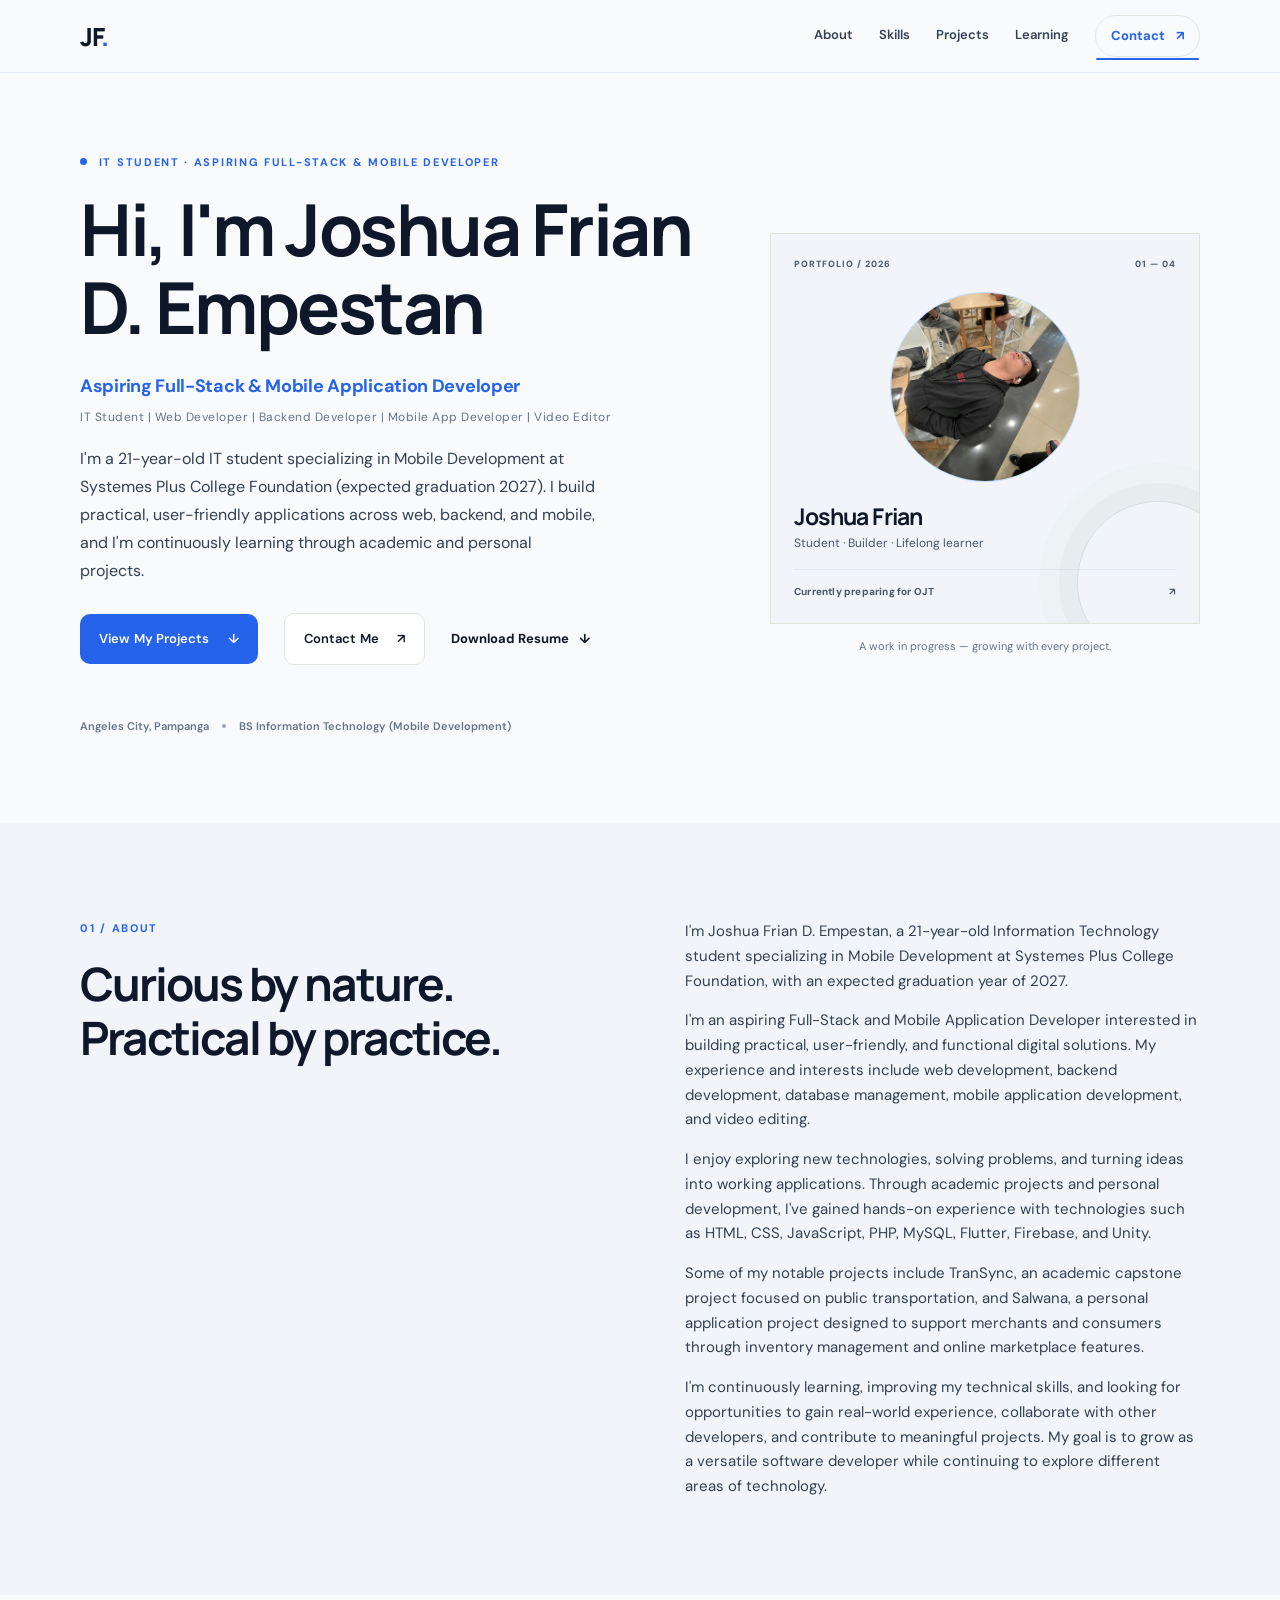
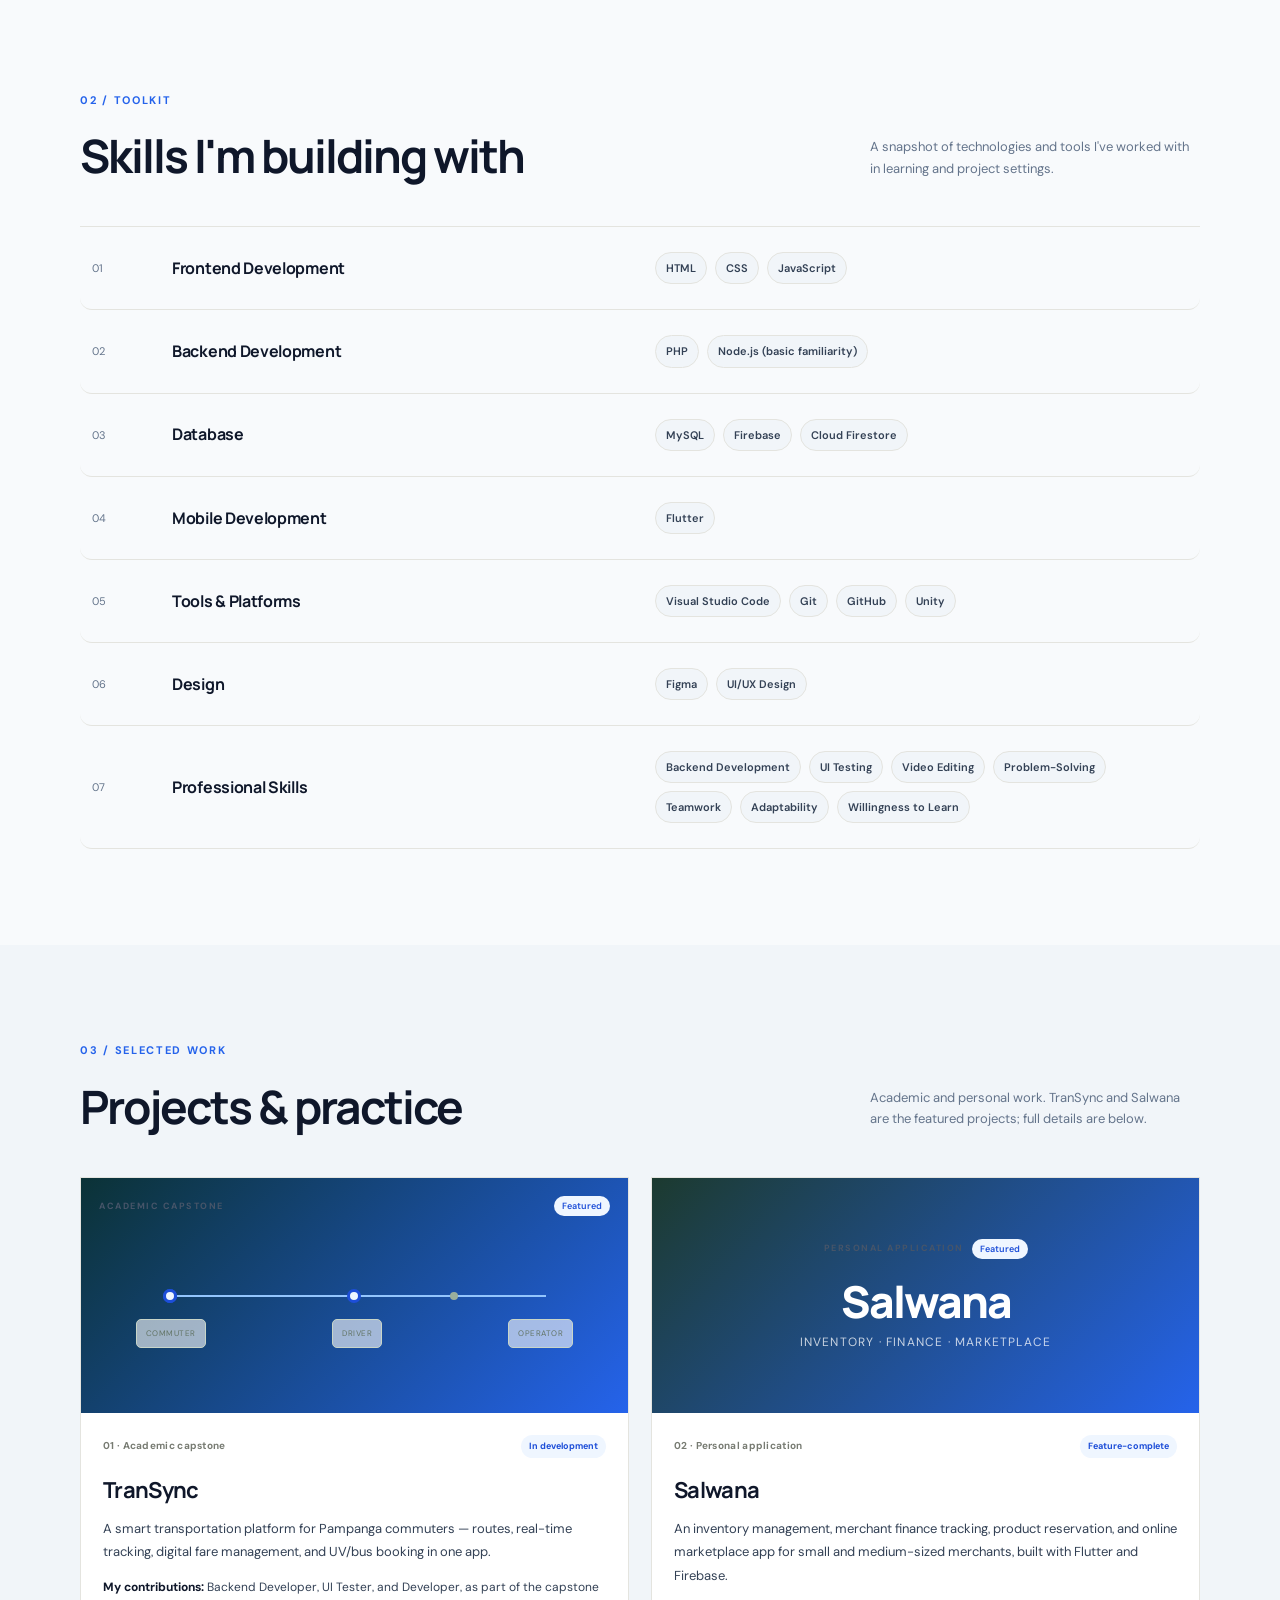
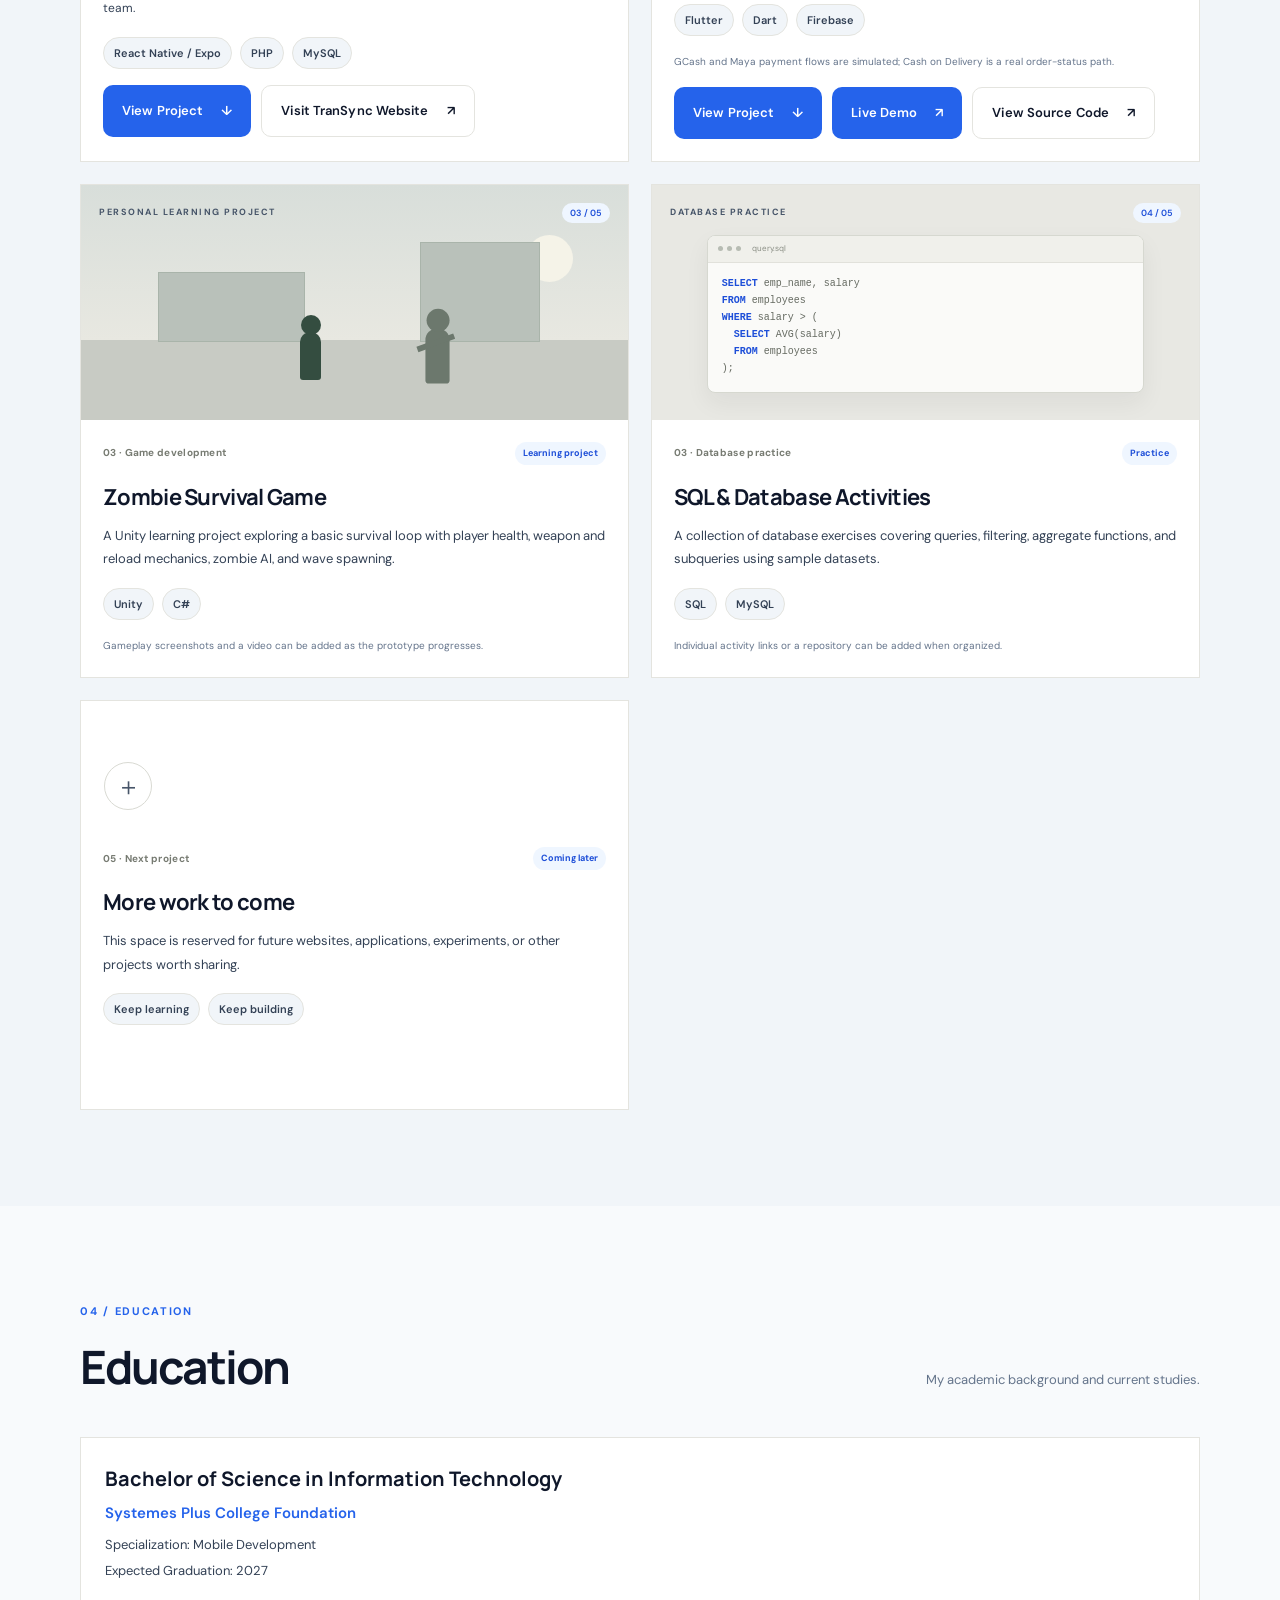
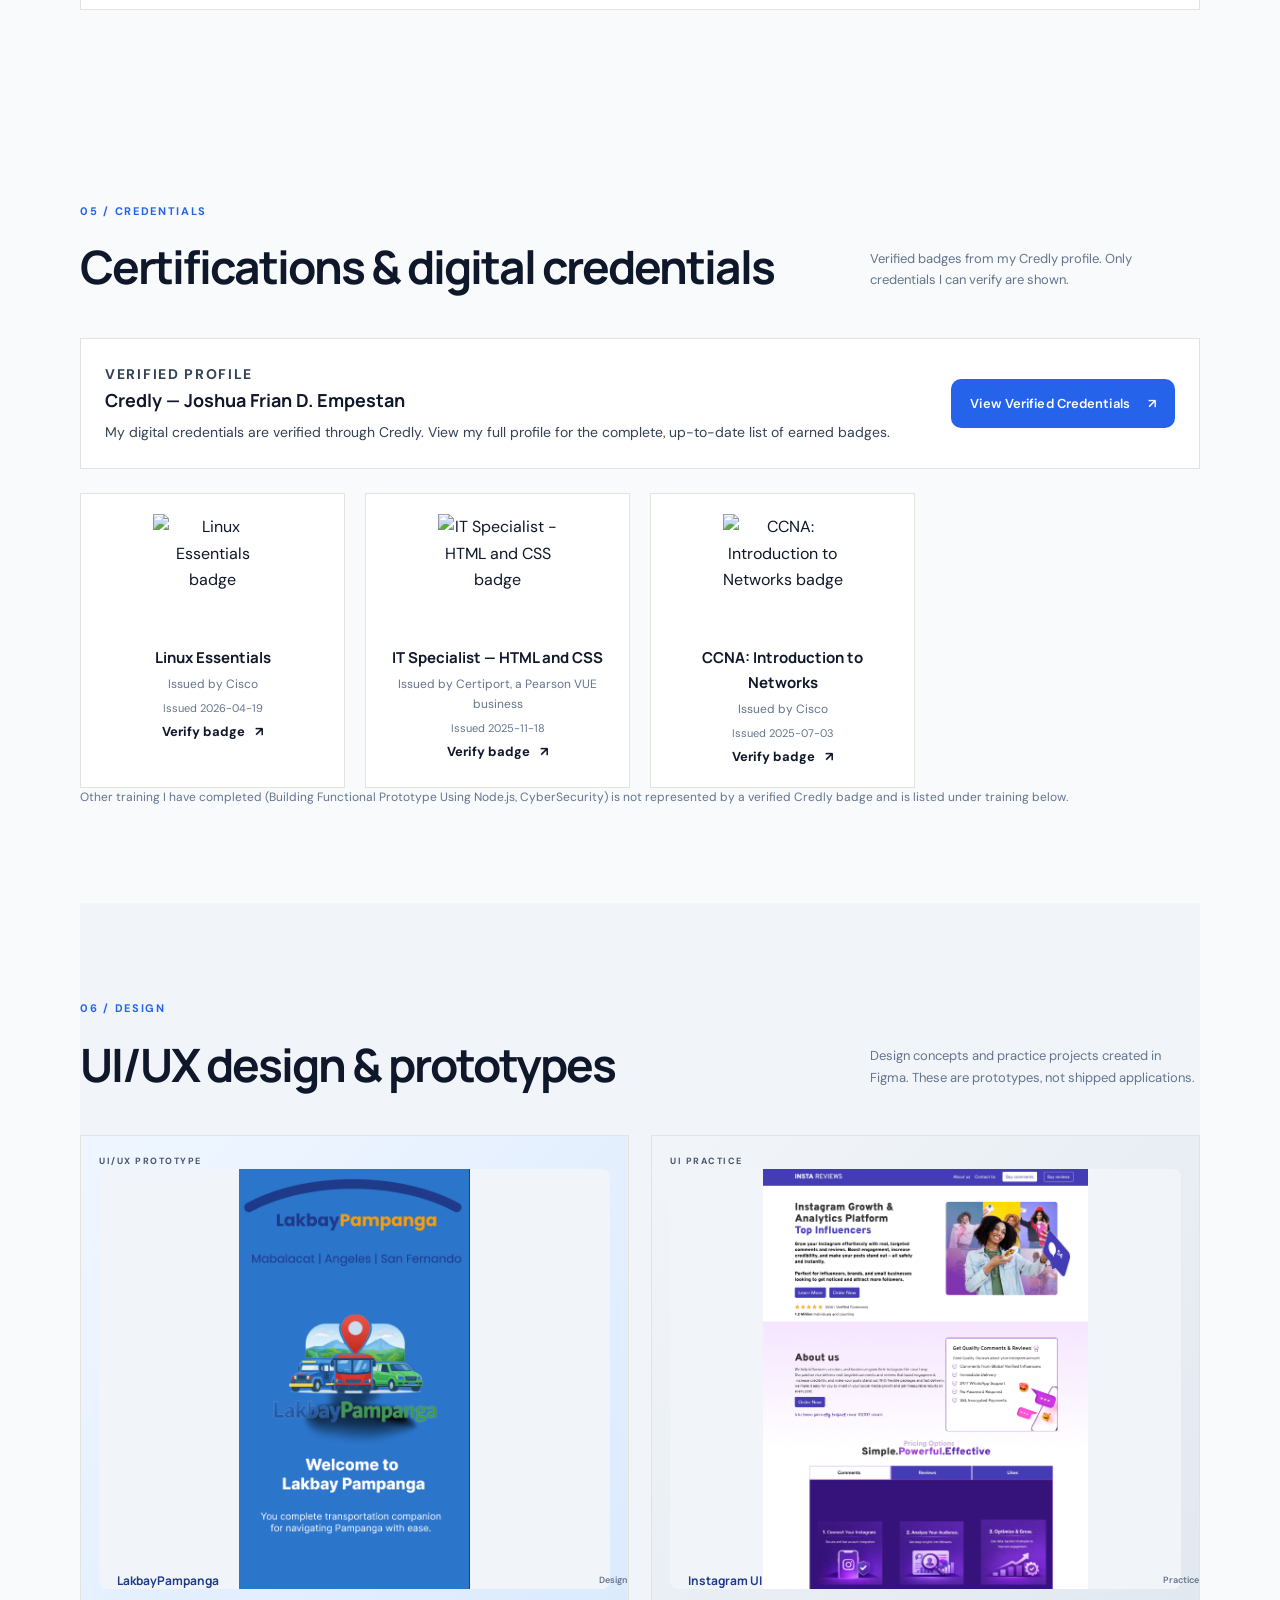
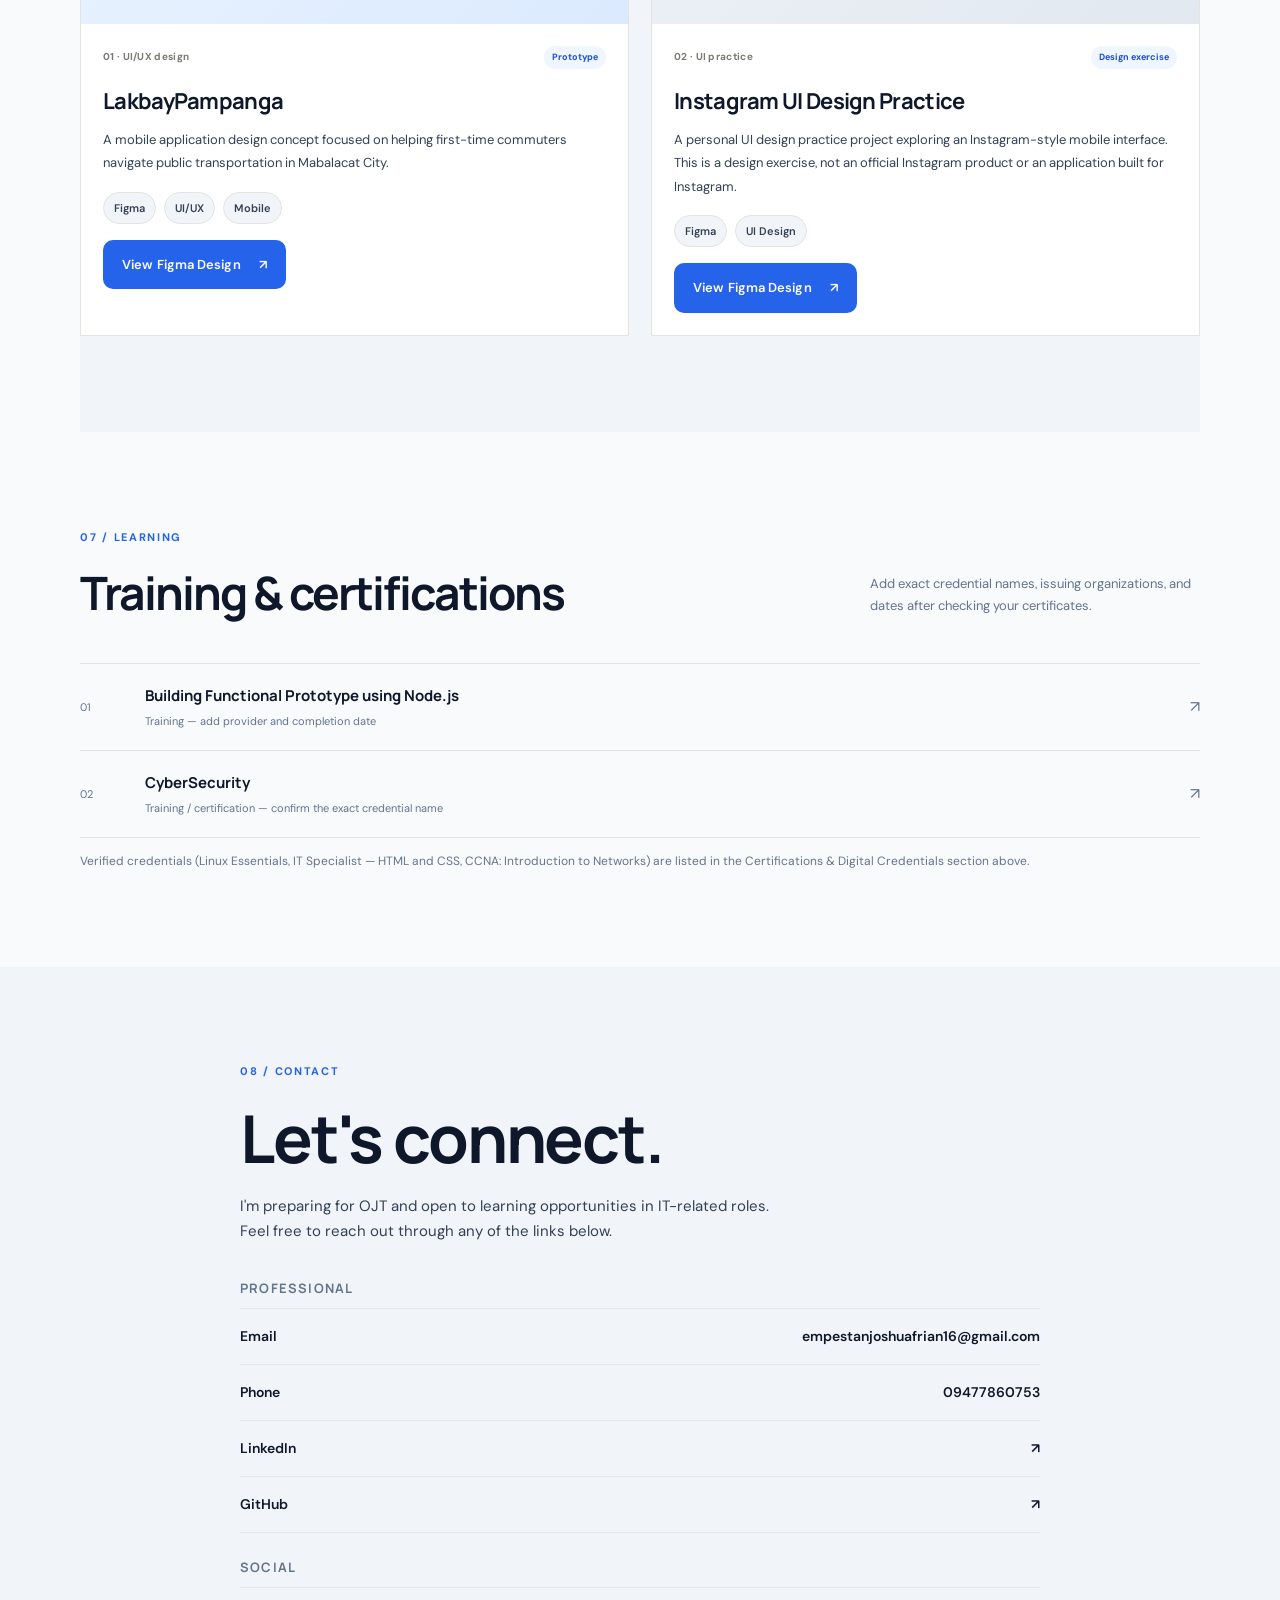
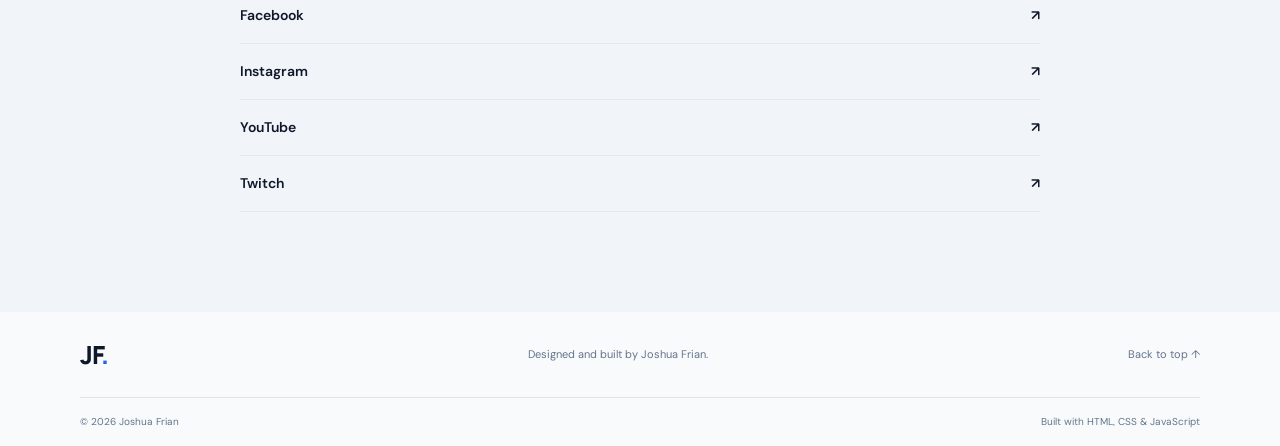
==== commit 21e11b0a: "Redesign portfolio UI: palette, spacing, cards, animations" ====
--- a/index.html
+++ b/index.html
@@ -14,7 +14,7 @@
   <meta property="og:url" content="https://jsh-frn.github.io/Portfolio_about_me/">
   <meta property="og:image" content="https://jsh-frn.github.io/Portfolio_about_me/assets/images/ProfileMain.jpg">
   <!-- Favicon (inline SVG) -->
-  <link rel="icon" href="data:image/svg+xml,%3Csvg xmlns='http://www.w3.org/2000/svg' viewBox='0 0 100 100'%3E%3Crect width='100' height='100' rx='20' fill='%232c5948'/%3E%3Ctext x='50' y='68' font-size='52' font-family='sans-serif' font-weight='800' fill='white' text-anchor='middle'%3EJF%3C/text%3E%3C/svg%3E">
+  <link rel="icon" href="data:image/svg+xml,%3Csvg xmlns='http://www.w3.org/2000/svg' viewBox='0 0 100 100'%3E%3Crect width='100' height='100' rx='20' fill='%232563eb'/%3E%3Ctext x='50' y='68' font-size='52' font-family='sans-serif' font-weight='800' fill='white' text-anchor='middle'%3EJF%3C/text%3E%3C/svg%3E">
   <link rel="stylesheet" href="style.css">
   <script src="script.js" defer></script>
 </head>
--- a/style.css
+++ b/style.css
@@ -1,15 +1,15 @@
 @import url('https://fonts.googleapis.com/css2?family=DM+Sans:wght@400;500;600;700&family=Manrope:wght@400;500;600;700;800&display=swap');
 
 :root {
-  --bg: #fbfbfa;
+  --bg: #f8fafc;
   --surface: #ffffff;
-  --muted: #f2f2ef;
-  --ink: #1c1d1b;
-  --text: #555751;
-  --soft: #777971;
+  --muted: #f1f5f9;
+  --ink: #0f172a;
+  --text: #334155;
+  --soft: #64748b;
   --line: #e4e4df;
-  --accent: #2c5948;
-  --accent-light: #e5eee8;
+  --accent: #2563eb;
+  --accent-light: #dbeafe;
   --radius: 18px;
   --max-width: 1120px;
 }
@@ -34,11 +34,11 @@
 .section { padding-block: 104px; }
 .hero { min-height: 650px; display: grid; grid-template-columns: 1.15fr .85fr; align-items: center; gap: 70px; padding-top: 90px; padding-bottom: 100px; }
 .eyebrow { margin: 0 0 20px; color: var(--accent); font-size: 11px; letter-spacing: 1.7px; font-weight: 700; }
-.status-dot { display: inline-block; width: 7px; height: 7px; margin-right: 7px; background: #4d876a; border-radius: 50%; vertical-align: 1px; }
+.status-dot { display: inline-block; width: 7px; height: 7px; margin-right: 7px; background: #2563eb; border-radius: 50%; vertical-align: 1px; }
 h1, h2, h3, p { margin-top: 0; }
 h1, h2, h3 { font-family: "Manrope", "DM Sans", sans-serif; }
 h1 { font-size: clamp(44px, 5.6vw, 72px); line-height: 1.08; letter-spacing: -4px; font-weight: 700; margin-bottom: 26px; }
-h1 span { color: #8b8e86; }
+h1 span { color: #64748b; }
 .hero-description { max-width: 515px; font-size: 17px; color: var(--text); line-height: 1.85; margin-bottom: 28px; }
 .hero-actions { display: flex; align-items: center; gap: 26px; flex-wrap: wrap; }
 .button { display: inline-flex; align-items: center; gap: 18px; padding: 14px 19px; border-radius: 9px; font-size: 13px; font-weight: 700; text-decoration: none; transition: transform .2s, background .2s; }
@@ -48,16 +48,16 @@
 .text-link { font-size: 13px; font-weight: 700; text-decoration: none; }
 .text-link span { margin-left: 7px; }
 .hero-meta { display: flex; align-items: center; gap: 13px; margin-top: 52px; color: var(--soft); font-size: 11px; font-weight: 600; }
-.meta-divider { width: 4px; height: 4px; background: #b3b4ae; border-radius: 50%; }
+.meta-divider { width: 4px; height: 4px; background: #94a3b8; border-radius: 50%; }
 .hero-aside { max-width: 430px; width: 100%; justify-self: end; }
-.profile-card { position: relative; overflow: hidden; padding: 23px; min-height: 390px; display: flex; flex-direction: column; justify-content: space-between; background: #e9ece6; border: 1px solid #dfe3dc; border-radius: 22px; }
+.profile-card { position: relative; overflow: hidden; padding: 23px; min-height: 390px; display: flex; flex-direction: column; justify-content: space-between; background: #f1f5f9; border: 1px solid #dfe3dc; border-radius: 22px; }
 .profile-card::after { content: ""; position: absolute; width: 160px; height: 160px; border: 1px solid rgba(44,89,72,.14); border-radius: 50%; right: -40px; bottom: -40px; box-shadow: 0 0 0 18px rgba(44,89,72,.03), 0 0 0 38px rgba(44,89,72,.02); }
-.profile-topline, .profile-bottom { display: flex; justify-content: space-between; gap: 12px; font-size: 9px; letter-spacing: 1px; color: #666d63; font-weight: 700; }
-.monogram { position: relative; z-index: 1; display: flex; align-items: center; justify-content: center; width: 190px; height: 190px; margin: 20px auto 18px; border-radius: 50%; background: #d7e0d7; border: 1px solid #c7d4c9; color: var(--accent); font: 800 84px/1 "Manrope", sans-serif; letter-spacing: -13px; padding-right: 13px; }
+.profile-topline, .profile-bottom { display: flex; justify-content: space-between; gap: 12px; font-size: 9px; letter-spacing: 1px; color: #475569; font-weight: 700; }
+.monogram { position: relative; z-index: 1; display: flex; align-items: center; justify-content: center; width: 190px; height: 190px; margin: 20px auto 18px; border-radius: 50%; background: #dbeafe; border: 1px solid #bfdbfe; color: var(--accent); font: 800 84px/1 "Manrope", sans-serif; letter-spacing: -13px; padding-right: 13px; }
 .monogram span { color: #8b9c8e; }
 .profile-name { font: 700 23px "Manrope", sans-serif; letter-spacing: -.8px; margin: 0 0 2px; }
-.profile-role { color: #62675e; font-size: 12px; margin-bottom: 15px; }
-.profile-rule { height: 1px; background: #d1d8ce; margin-bottom: 14px; }
+.profile-role { color: #475569; font-size: 12px; margin-bottom: 15px; }
+.profile-rule { height: 1px; background: #e2e8f0; margin-bottom: 14px; }
 .profile-bottom { font-size: 10px; letter-spacing: .2px; text-transform: none; }
 .aside-note { text-align: center; color: var(--soft); font-size: 11px; margin: 13px 0 0; }
 .section-muted { background: var(--muted); }
@@ -69,19 +69,19 @@
 .heading-note { max-width: 330px; color: var(--soft); font-size: 13px; margin-bottom: 3px; }
 .skill-groups { border-top: 1px solid var(--line); }
 .skill-group { display: grid; grid-template-columns: 60px 1fr 1.15fr; align-items: center; gap: 20px; padding: 25px 0; border-bottom: 1px solid var(--line); }
-.skill-index { color: #8d9088; font-size: 11px; }
+.skill-index { color: #64748b; font-size: 11px; }
 .skill-group h3 { margin: 0; font-size: 16px; letter-spacing: -.3px; }
 .tags, .project-tech { display: flex; flex-wrap: wrap; gap: 8px; }
-.tags span, .project-tech span { background: #efefeb; border: 1px solid #e4e4de; padding: 6px 10px; border-radius: 6px; color: #53564f; font-size: 11px; font-weight: 600; }
+.tags span, .project-tech span { background: #f1f5f9; border: 1px solid #e2e8f0; padding: 6px 10px; border-radius: 6px; color: #334155; font-size: 11px; font-weight: 600; }
 .project-grid { display: grid; grid-template-columns: repeat(2, minmax(0, 1fr)); gap: 22px; }
 .project-card { overflow: hidden; border: 1px solid #e2e2dc; border-radius: var(--radius); background: var(--surface); }
 .project-art { min-height: 235px; position: relative; overflow: hidden; padding: 18px; }
-.art-label { position: relative; z-index: 2; font-size: 9px; font-weight: 700; letter-spacing: 1.5px; color: #687067; }
-.art-footer { position: absolute; z-index: 2; bottom: 17px; left: 18px; right: 18px; display: flex; justify-content: space-between; align-items: center; color: #394b40; font: 700 12px "Manrope", sans-serif; }
-.art-footer span { font: 600 9px "DM Sans", sans-serif; color: #777d74; }
-.transync-art { background: #e4ebe4; }
-.route-line { position: absolute; width: 70%; left: 15%; top: 50%; height: 2px; background: #9eb3a1; }
-.route-line span { position: absolute; width: 14px; height: 14px; border: 3px solid #426b54; background: #e4ebe4; border-radius: 50%; top: -6px; left: 0; }
+.art-label { position: relative; z-index: 2; font-size: 9px; font-weight: 700; letter-spacing: 1.5px; color: #475569; }
+.art-footer { position: absolute; z-index: 2; bottom: 17px; left: 18px; right: 18px; display: flex; justify-content: space-between; align-items: center; color: #1e3a8a; font: 700 12px "Manrope", sans-serif; }
+.art-footer span { font: 600 9px "DM Sans", sans-serif; color: #64748b; }
+.transync-art { background: #eff6ff; }
+.route-line { position: absolute; width: 70%; left: 15%; top: 50%; height: 2px; background: #93c5fd; }
+.route-line span { position: absolute; width: 14px; height: 14px; border: 3px solid #1d4ed8; background: #eff6ff; border-radius: 50%; top: -6px; left: 0; }
 .route-line span:nth-child(2) { left: 48%; }
 .route-line span:nth-child(3) { right: 0; }
 .route-line i { position: absolute; width: 8px; height: 8px; right: 23%; top: -3px; background: #9aaf9c; border-radius: 50%; }
@@ -105,32 +105,32 @@
 .code-bar i { width: 5px; height: 5px; background: #b7bcb3; border-radius: 50%; }
 .code-bar span { font-size: 8px; color: #8a8e85; margin-left: 7px; }
 .code-window pre { margin: 0; padding: 12px 14px 15px; font: 10px/1.7 ui-monospace, SFMono-Regular, Consolas, monospace; color: #656a61; white-space: pre-wrap; }
-.code-window b { color: #426b54; font-weight: 700; }
+.code-window b { color: #1d4ed8; font-weight: 700; }
 .project-content { padding: 23px; }
 .project-top { display: flex; justify-content: space-between; align-items: center; gap: 10px; margin-bottom: 14px; }
 .project-type { color: #777b72; font-size: 10px; font-weight: 700; letter-spacing: .3px; }
-.project-status { color: #426b54; background: #eaf0ea; border-radius: 999px; padding: 4px 8px; font-size: 9px; font-weight: 700; white-space: nowrap; }
+.project-status { color: #1d4ed8; background: #eff6ff; border-radius: 999px; padding: 4px 8px; font-size: 9px; font-weight: 700; white-space: nowrap; }
 .project-content h3 { font-size: 22px; letter-spacing: -.7px; margin-bottom: 9px; }
 .project-content > p { color: var(--text); font-size: 13px; line-height: 1.8; }
 .project-content .contribution { font-size: 12px; }
 .contribution strong { color: var(--ink); }
 .project-tech { margin-top: 17px; }
 .project-tech span { background: #f6f6f3; }
-.project-footnote { color: #85877f !important; font-size: 10px !important; margin: 17px 0 0; }
+.project-footnote { color: #64748b !important; font-size: 10px !important; margin: 17px 0 0; }
 .project-placeholder { display: flex; flex-direction: column; justify-content: center; min-height: 410px; border-style: dashed; background: rgba(255,255,255,.45); }
-.placeholder-icon { margin: 0 23px 15px; width: 48px; height: 48px; display: grid; place-items: center; border: 1px solid #d9dad3; border-radius: 50%; color: #6b7066; font-size: 25px; }
+.placeholder-icon { margin: 0 23px 15px; width: 48px; height: 48px; display: grid; place-items: center; border: 1px solid #d9dad3; border-radius: 50%; color: #475569; font-size: 25px; }
 .learning-list { border-top: 1px solid var(--line); }
 .learning-item { display: grid; grid-template-columns: 50px 1fr 25px; align-items: center; gap: 15px; padding: 20px 0; border-bottom: 1px solid var(--line); }
-.learning-number { color: #888b83; font-size: 11px; }
+.learning-number { color: #64748b; font-size: 11px; }
 .learning-item h3 { font-size: 15px; margin: 0 0 3px; }
 .learning-item p { color: var(--soft); font-size: 11px; margin: 0; }
-.learning-arrow { color: #888b83; text-align: right; }
-.contact-section { background: #e9ece6; padding: 95px 0 100px; }
+.learning-arrow { color: #64748b; text-align: right; }
+.contact-section { background: #f1f5f9; padding: 95px 0 100px; }
 .contact-inner { max-width: 800px; }
 .contact-inner h2 { font-size: clamp(42px, 6vw, 66px); margin-bottom: 17px; }
-.contact-description { color: #5e635b; max-width: 530px; font-size: 15px; margin-bottom: 35px; }
-.contact-links { border-top: 1px solid #d1d8ce; }
-.contact-link { display: flex; align-items: center; justify-content: space-between; padding: 16px 0; text-decoration: none; font-size: 14px; font-weight: 600; border-bottom: 1px solid #d1d8ce; }
+.contact-description { color: #334155; max-width: 530px; font-size: 15px; margin-bottom: 35px; }
+.contact-links { border-top: 1px solid #e2e8f0; }
+.contact-link { display: flex; align-items: center; justify-content: space-between; padding: 16px 0; text-decoration: none; font-size: 14px; font-weight: 600; border-bottom: 1px solid #e2e8f0; }
 .contact-link:hover { color: var(--accent); }
 .contact-warning { margin: 16px 0 0; font-size: 11px; color: #777d72; }
 .site-footer { background: var(--bg); }
@@ -138,8 +138,8 @@
 .footer-inner p, .footer-inner > a:last-child { color: var(--soft); font-size: 11px; margin: 0; text-decoration: none; }
 .footer-inner > a:last-child:hover { color: var(--accent); }
 .footer-inner .brand { color: var(--ink); }
-.copyright { border-top: 1px solid var(--line); display: flex; justify-content: space-between; gap: 15px; padding-block: 16px; color: #8a8c85; font-size: 10px; }
-:focus-visible { outline: 3px solid #6f987b; outline-offset: 3px; }
+.copyright { border-top: 1px solid var(--line); display: flex; justify-content: space-between; gap: 15px; padding-block: 16px; color: #64748b; font-size: 10px; }
+:focus-visible { outline: 3px solid #60a5fa; outline-offset: 3px; }
 @media (max-width: 850px) {
   .hero { gap: 35px; grid-template-columns: 1.1fr .9fr; min-height: 570px; }
   h1 { letter-spacing: -2.8px; }
@@ -190,8 +190,8 @@
 .button-accent:hover { background: #234a3b; }
 
 /* ---- Featured project variants ---- */
-.project-featured-academic .project-art { background: linear-gradient(135deg, #0b3236, #2c5948); }
-.project-featured-personal .project-art { background: linear-gradient(135deg, #1c3a2f, #4d876a); }
+.project-featured-academic .project-art { background: linear-gradient(135deg, #0b3236, #2563eb); }
+.project-featured-personal .project-art { background: linear-gradient(135deg, #1c3a2f, #2563eb); }
 .salwana-art { display: flex; flex-direction: column; align-items: center; justify-content: center; gap: 10px; color: #fff; }
 .salwana-wordmark { font: 800 44px/1 "Manrope", sans-serif; letter-spacing: -2px; }
 .salwana-tagline { font-size: 12px; letter-spacing: 1.2px; text-transform: uppercase; color: rgba(255,255,255,.75); }
@@ -205,7 +205,7 @@
 .project-detail-header { margin-bottom: 36px; }
 .project-detail-badge { display: inline-block; padding: 6px 12px; border-radius: 999px; font-size: 11px; font-weight: 700; letter-spacing: 1.2px; text-transform: uppercase; margin-bottom: 14px; }
 .project-detail-badge.academic { background: var(--accent-light); color: var(--accent); }
-.project-detail-badge.personal { background: #e8eee6; color: #2c5948; }
+.project-detail-badge.personal { background: #eff6ff; color: #2563eb; }
 .project-detail-header h2 { font-size: clamp(34px, 4.5vw, 52px); letter-spacing: -2px; margin-bottom: 10px; }
 .project-detail-tagline { font-size: 17px; color: var(--text); max-width: 760px; margin-bottom: 20px; }
 .project-detail-grid { display: grid; grid-template-columns: 1fr 300px; gap: 40px; align-items: start; }
@@ -242,7 +242,7 @@
 .detail-meta dt { font-size: 11px; color: var(--soft); font-weight: 700; text-transform: uppercase; letter-spacing: 1px; }
 .detail-meta dd { font-size: 12px; color: var(--ink); font-weight: 600; margin: 0; }
 .detail-note { font-size: 12px; color: var(--soft); margin: 0; line-height: 1.6; }
-.salwana-preview { display: grid; place-items: center; height: 120px; border-radius: 12px; background: linear-gradient(135deg, #1c3a2f, #4d876a); color: #fff; margin-bottom: 14px; text-align: center; }
+.salwana-preview { display: grid; place-items: center; height: 120px; border-radius: 12px; background: linear-gradient(135deg, #1c3a2f, #2563eb); color: #fff; margin-bottom: 14px; text-align: center; }
 .salwana-preview span { font: 800 22px/1 "Manrope", sans-serif; }
 .salwana-preview small { font-size: 11px; opacity: .8; margin-top: 6px; display: block; }
 
@@ -273,8 +273,8 @@
 .badge-date { font-size: 11px; color: var(--soft); margin: 0; }
 
 /* ---- UI/UX design cards ---- */
-.design-art { background: linear-gradient(135deg, #e8eee6, #cfd9cc); }
-.design-art-alt { background: linear-gradient(135deg, #ece7e2, #d9d0c7); }
+.design-art { background: linear-gradient(135deg, #eff6ff, #dbeafe); }
+.design-art-alt { background: linear-gradient(135deg, #f1f5f9, #e2e8f0); }
 .design-mock { display: flex; gap: 10px; justify-content: center; align-items: flex-end; }
 .design-screen { width: 46px; height: 92px; border-radius: 8px; background: rgba(255,255,255,.7); border: 1px solid rgba(0,0,0,.08); }
 .design-mock-alt .design-screen { background: rgba(255,255,255,.55); }
@@ -305,11 +305,11 @@
 /* ---- Design project preview images ---- */
 .project-art img { position: absolute; inset: 0; width: 100%; height: 100%; object-fit: cover; z-index: 0; }
 .design-art { overflow: visible; min-height: auto; }
-.design-art img { position: static; width: 100%; height: auto; max-height: 420px; object-fit: contain; display: block; background: #f2f2ef; border-radius: 8px; }
+.design-art img { position: static; width: 100%; height: auto; max-height: 420px; object-fit: contain; display: block; background: #f1f5f9; border-radius: 8px; }
 .project-art .art-label, .project-art .art-footer { position: relative; z-index: 1; }
 
 /* ---- Portfolio profile photo (inside circular frame) ---- */
-.profile-photo-wrap { width: 190px; height: 190px; margin: 20px auto 18px; border-radius: 50%; overflow: hidden; border: 1px solid #c7d4c9; background: #d7e0d7; }
+.profile-photo-wrap { width: 190px; height: 190px; margin: 20px auto 18px; border-radius: 50%; overflow: hidden; border: 1px solid #bfdbfe; background: #dbeafe; }
 .profile-photo { display: block; width: 100%; height: 100%; object-fit: cover; }
 @media (max-width: 850px) { .profile-photo-wrap { width: 145px; height: 145px; } }
 
@@ -323,8 +323,84 @@
 /* ---- Project thumbnail header row ---- */
 .art-header { display: flex; justify-content: space-between; align-items: center; gap: 8px; padding: 0 0 10px; position: relative; z-index: 2; }
 .art-header .art-label { position: static; padding: 0; }
-.art-badge { font: 600 9px "DM Sans", sans-serif; color: #426b54; background: #eaf0ea; border-radius: 999px; padding: 4px 8px; white-space: nowrap; }
+.art-badge { font: 600 9px "DM Sans", sans-serif; color: #1d4ed8; background: #eff6ff; border-radius: 999px; padding: 4px 8px; white-space: nowrap; }
 
 /* ---- Zombie thumbnail header inside game scene ---- */
 .game-scene .art-header { position: absolute; top: 18px; left: 18px; right: 18px; z-index: 2; }
 .game-scene .art-header .art-label { position: static; }
+
+
+/* ===== Redesign enhancements ===== */
+:root { --transition: 220ms cubic-bezier(.2,.8,.2,1); }
+
+body { font-feature-settings: "ss01"; }
+
+.container { width: min(var(--max-width), calc(100% - 40px)); }
+
+.site-header { background: rgba(248,250,252,.82); border-bottom: 1px solid rgba(226,232,240,.9); }
+.nav { min-height: 72px; }
+.brand { letter-spacing: -1.2px; }
+.nav-links { gap: 26px; }
+.nav-links a { position: relative; padding-bottom: 2px; transition: color var(--transition); }
+.nav-links a::after { content: ""; position: absolute; left: 0; bottom: -4px; width: 0; height: 2px; background: var(--accent); transition: width var(--transition); border-radius: 2px; }
+.nav-links a:hover::after, .nav-links a.active::after { width: 100%; }
+.nav-links a.active { color: var(--accent); }
+.nav-links .nav-contact { border-color: var(--line); transition: background var(--transition), color var(--transition); }
+.nav-links .nav-contact:hover { background: var(--accent); color: #fff; border-color: var(--accent); }
+
+.section { padding-block: 96px; }
+.hero { min-height: 620px; gap: 56px; padding-top: 80px; padding-bottom: 88px; }
+.hero h1 { letter-spacing: -2.5px; }
+.hero-description { font-size: 16px; line-height: 1.75; }
+
+.profile-card { box-shadow: var(--shadow-md); border-radius: var(--radius-lg); transition: transform var(--transition), box-shadow var(--transition); }
+.profile-card:hover { transform: translateY(-4px); box-shadow: var(--shadow-lg); }
+
+.button { border-radius: 10px; font-weight: 600; letter-spacing: .1px; box-shadow: var(--shadow-sm); transition: transform var(--transition), background var(--transition), box-shadow var(--transition); }
+.button:hover { transform: translateY(-2px); box-shadow: var(--shadow-md); }
+.button-dark { background: var(--accent); }
+.button-dark:hover { background: #1d4ed8; }
+.button-outline { border: 1px solid var(--line); background: var(--surface); }
+.button-outline:hover { border-color: var(--accent); color: var(--accent); background: var(--accent-light); }
+
+.project-card, .badge-card, .education-card, .credly-card { border-radius: var(--radius-lg); box-shadow: var(--shadow-sm); border: 1px solid var(--line); transition: transform var(--transition), box-shadow var(--transition), border-color var(--transition); background: var(--surface); }
+.project-card:hover, .badge-card:hover { transform: translateY(-6px); box-shadow: var(--shadow-lg); border-color: #cbd5e1; }
+.project-art { border-radius: var(--radius-lg) var(--radius-lg) 0 0; overflow: hidden; }
+.project-art img { transition: transform .5s cubic-bezier(.2,.8,.2,1); }
+.project-card:hover .project-art img { transform: scale(1.04); }
+.project-content { padding: 22px; }
+.project-tech span, .tags span { border-radius: 999px; background: var(--muted); border-color: var(--line); }
+
+.skill-group { transition: background var(--transition); border-radius: 12px; padding-inline: 12px; }
+.skill-group:hover { background: var(--muted); }
+
+.badge-card img { transition: transform var(--transition); }
+.badge-card:hover img { transform: scale(1.05); }
+
+/* reveal animations */
+.reveal { opacity: 0; transform: translateY(20px); transition: opacity .6s ease, transform .6s ease; }
+.reveal.is-visible { opacity: 1; transform: none; }
+@media (prefers-reduced-motion: reduce) {
+  .reveal { opacity: 1; transform: none; transition: none; }
+  .project-card, .badge-card { transition: none; }
+  .project-card:hover { transform: none; }
+}
+
+/* responsive refinements */
+@media (max-width: 850px) {
+  .container { width: min(var(--max-width), calc(100% - 32px)); }
+  .section { padding-block: 72px; }
+  .hero { min-height: auto; }
+  .nav-links { gap: 18px; }
+}
+@media (max-width: 640px) {
+  .container { width: min(var(--max-width), calc(100% - 28px)); }
+  .section { padding-block: 56px; }
+  .hero-actions { flex-direction: column; align-items: stretch; }
+  .hero-actions .button, .hero-actions .text-link { width: 100%; justify-content: center; text-align: center; }
+  .project-actions { flex-direction: column; }
+  .project-actions .button { width: 100%; justify-content: center; }
+}
+
+.nav-resume { color: #fff !important; background: var(--accent); border-radius: 999px; padding: 9px 15px; }
+.nav-resume:hover { background: #1d4ed8; }
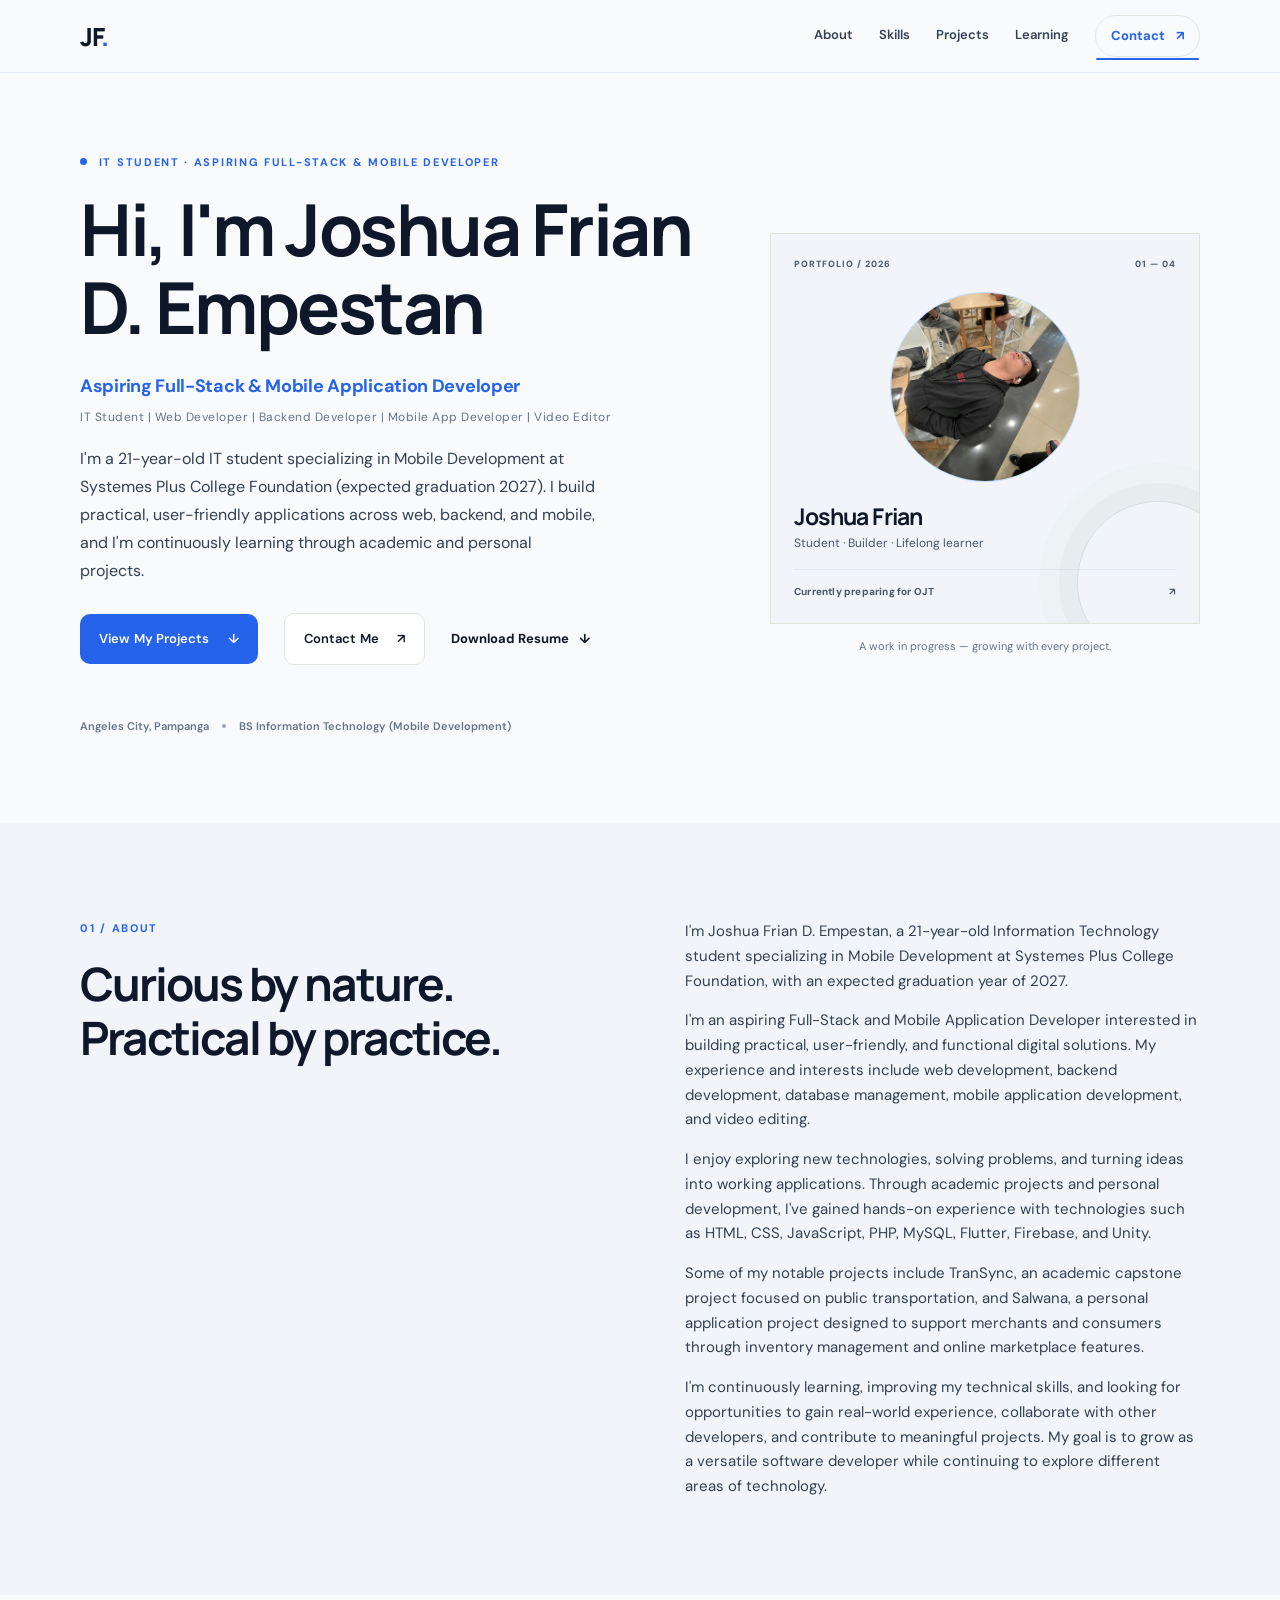
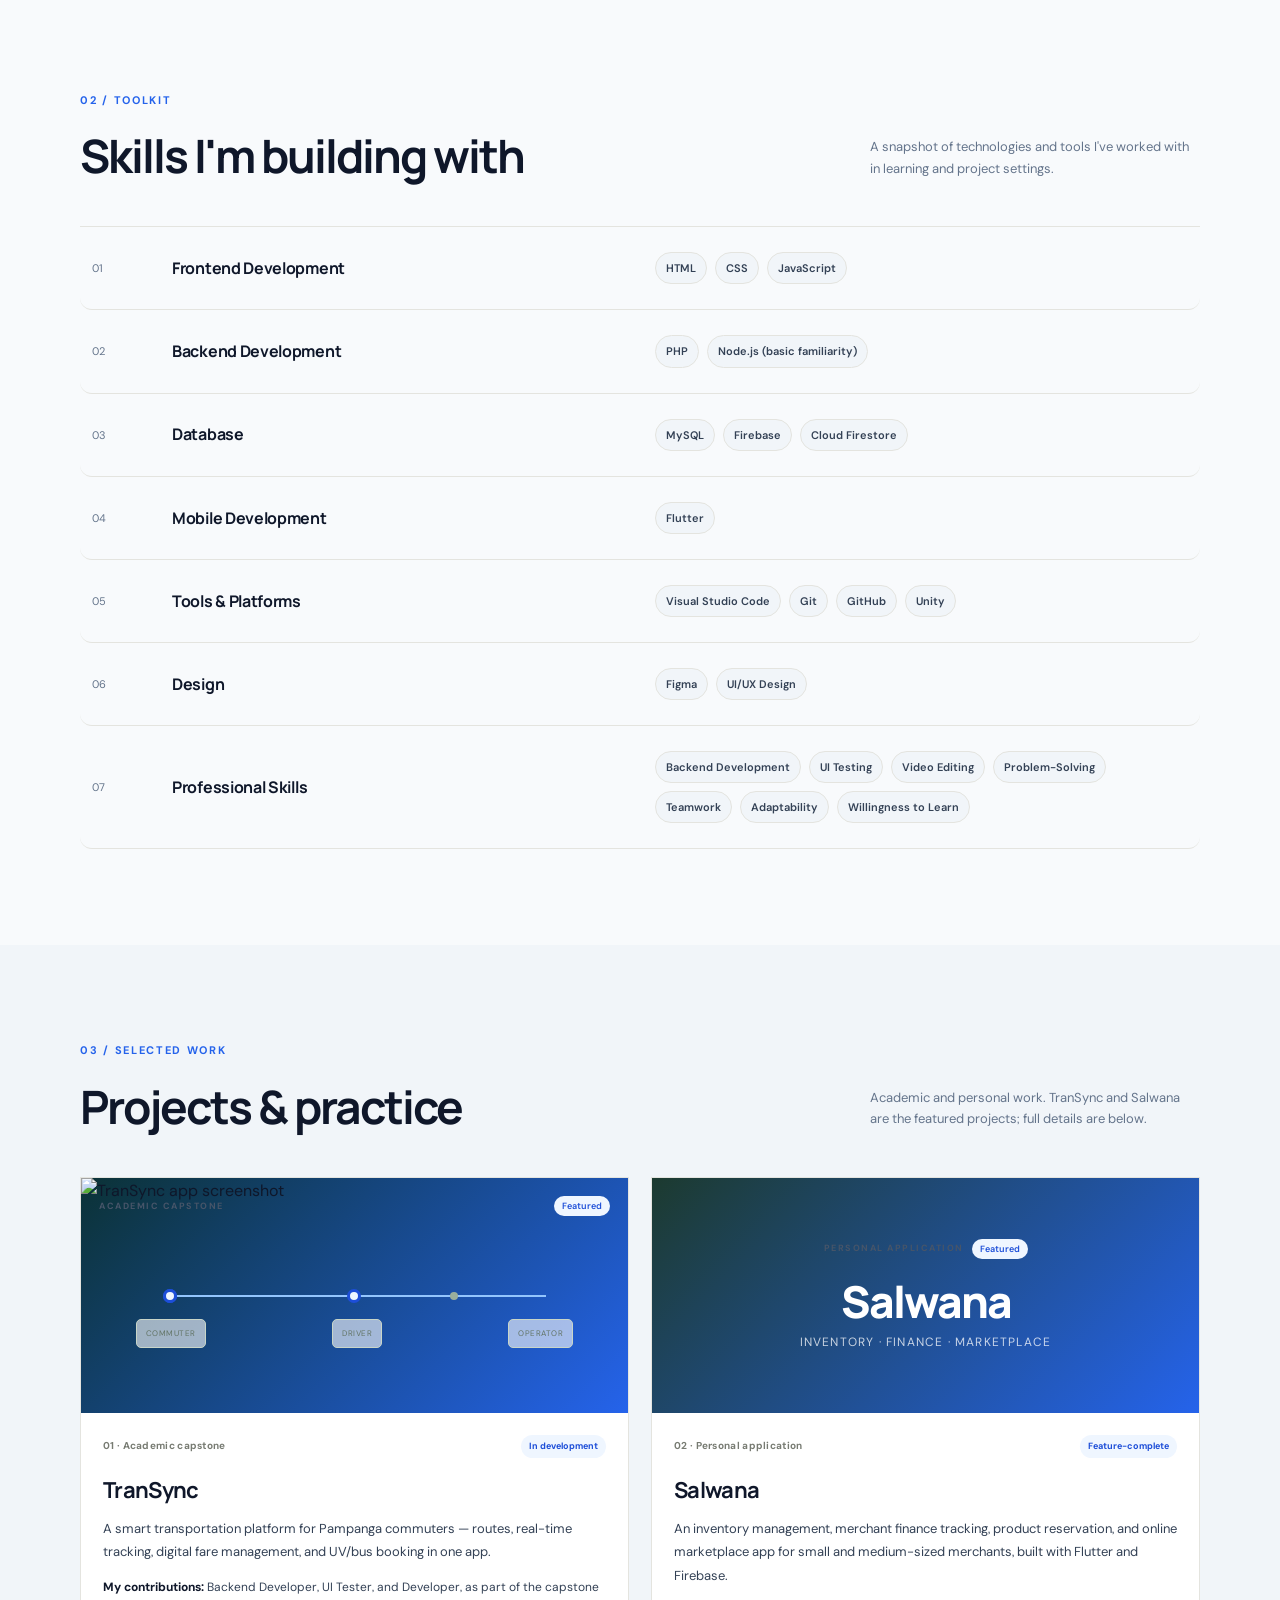
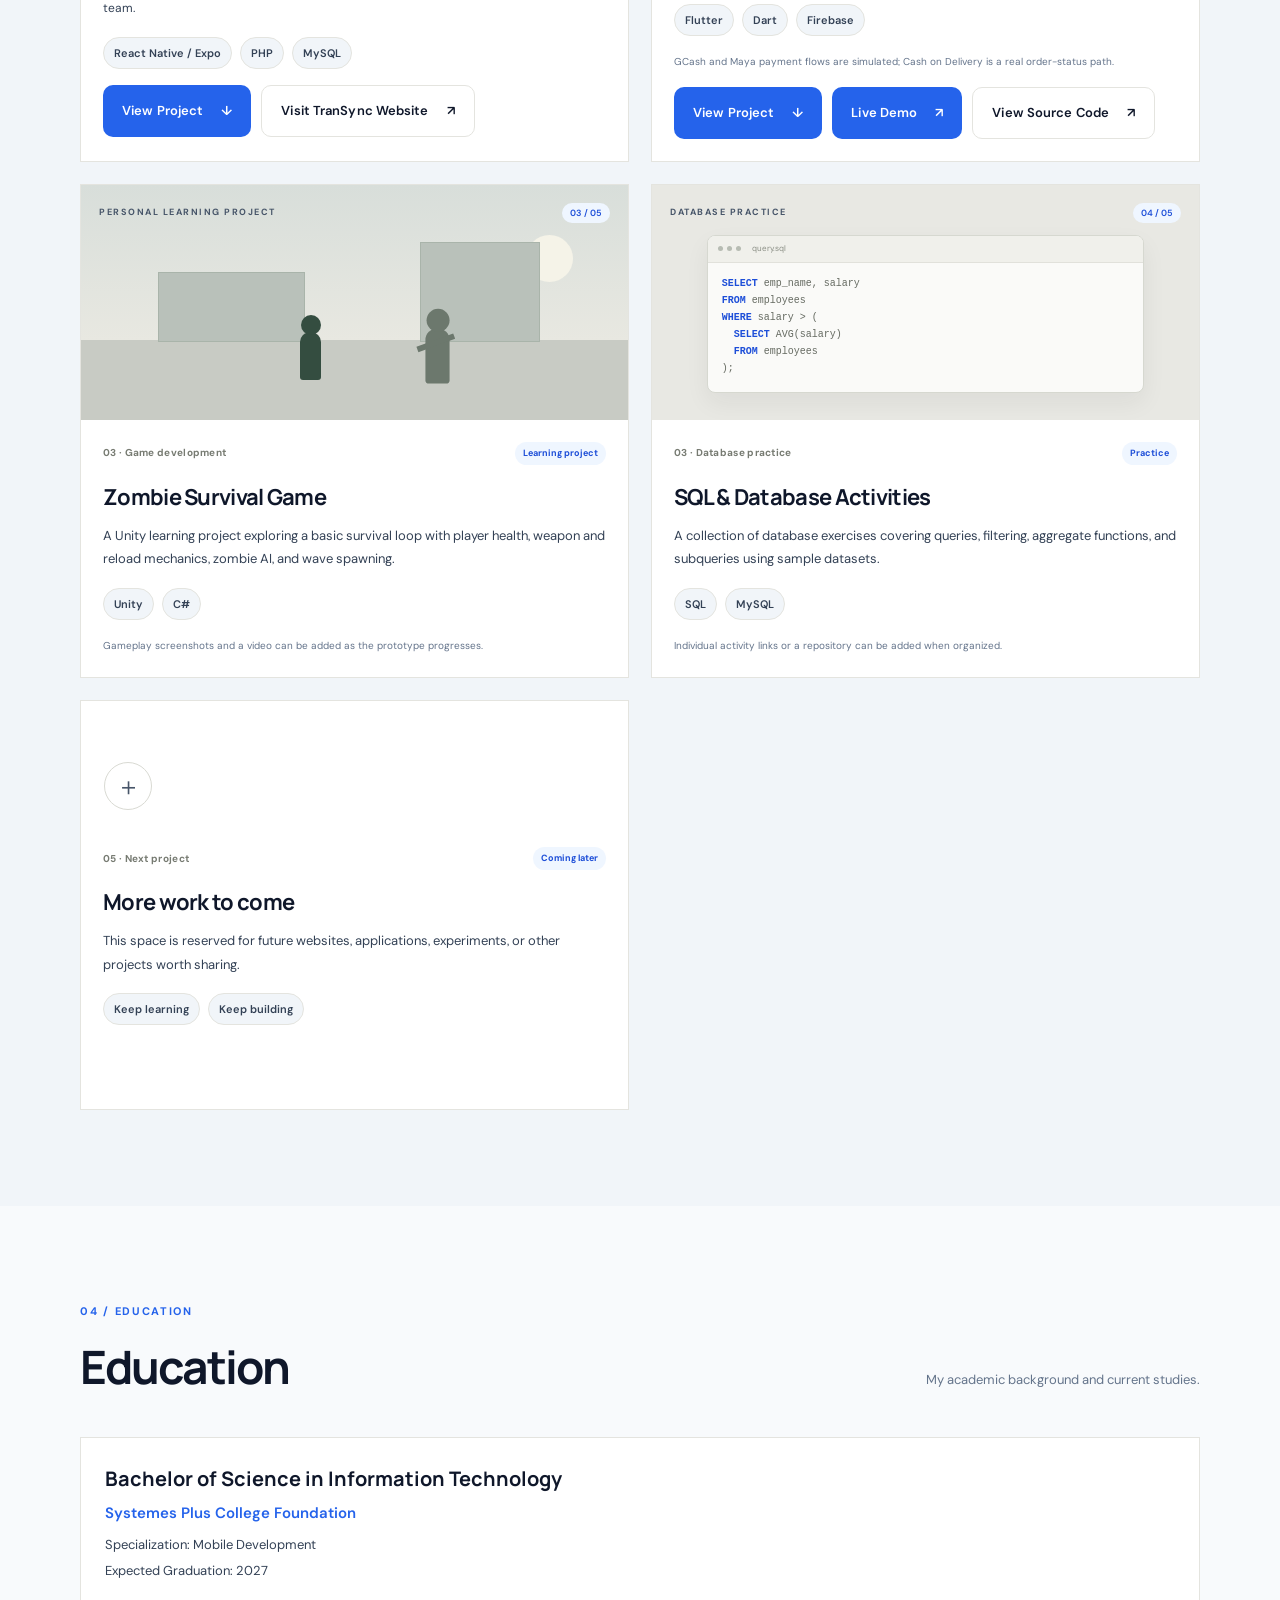
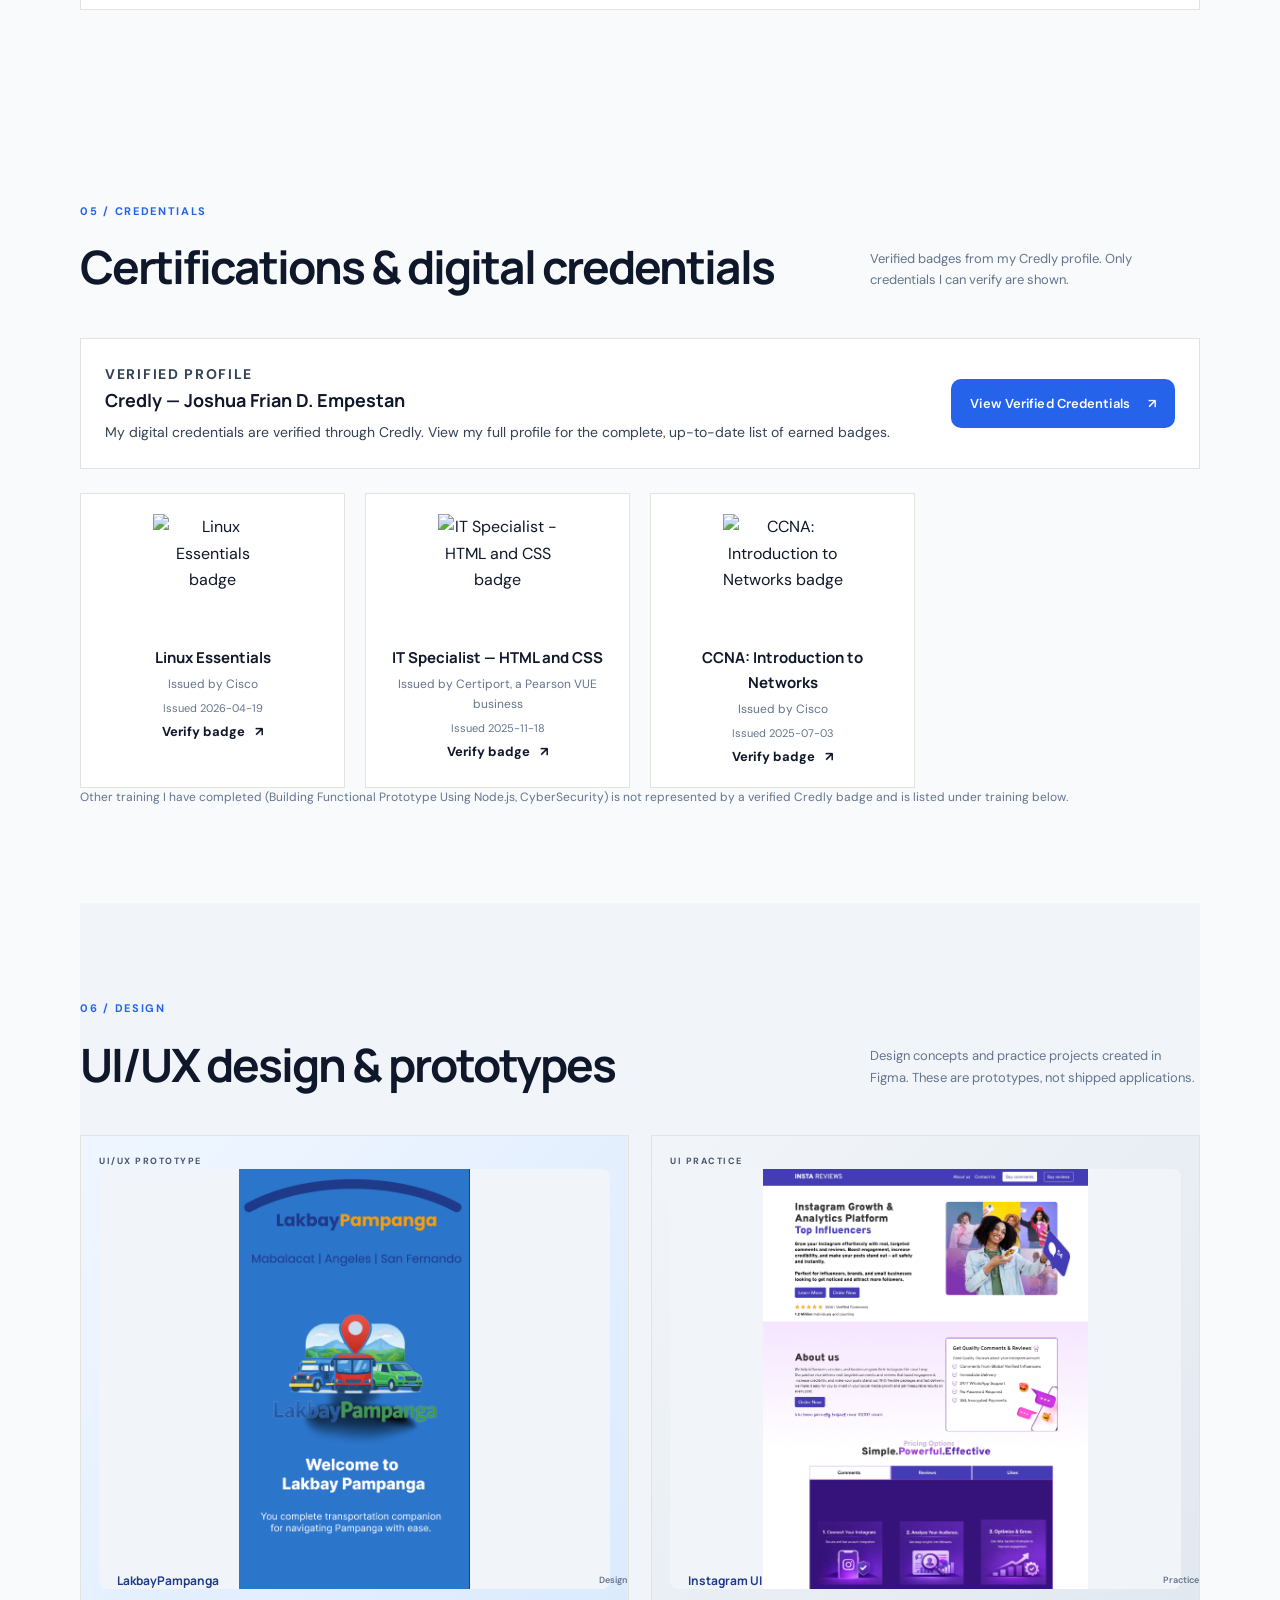
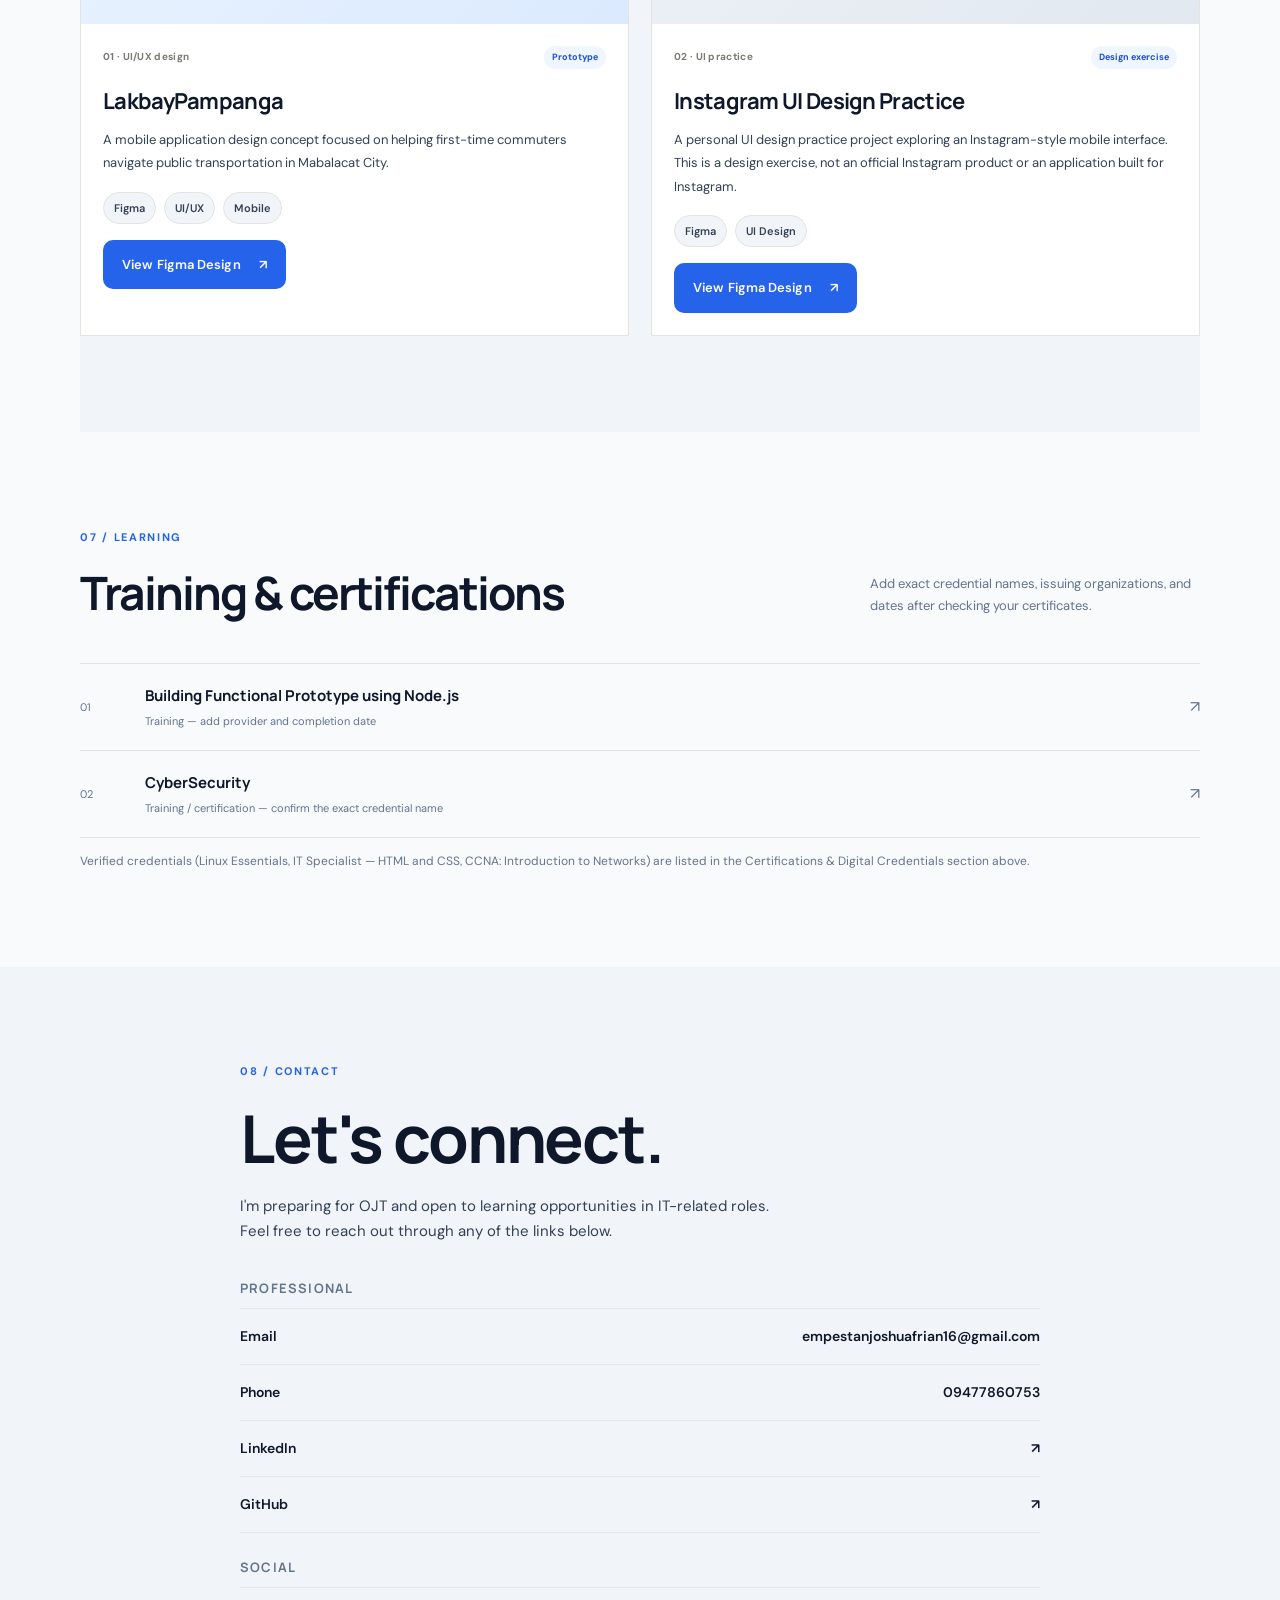
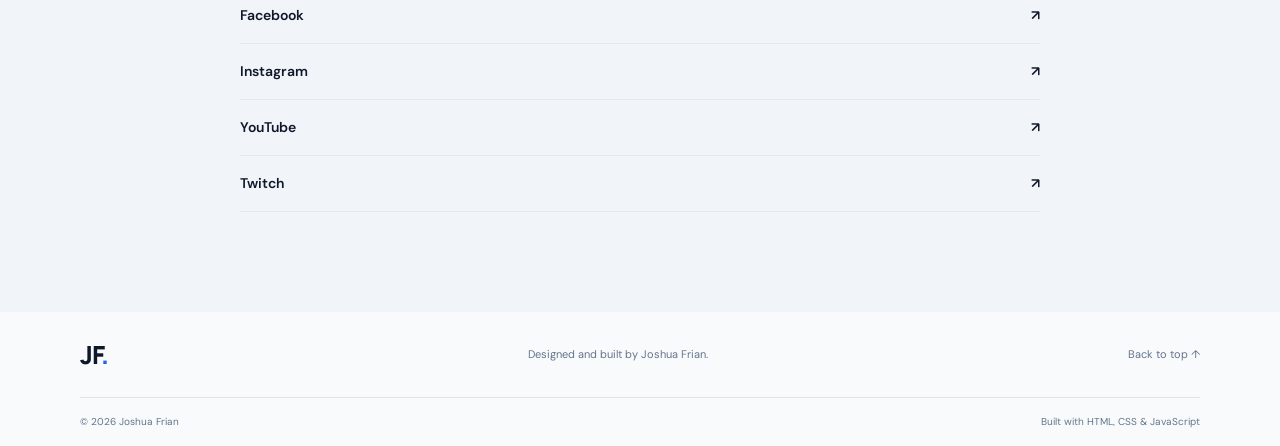
==== commit 3d39d780: "Add project screenshot support for TranSync and Salwana" ====
--- a/index.html
+++ b/index.html
@@ -132,6 +132,7 @@
         <div class="project-grid">
           <article class="project-card project-featured project-featured-academic">
             <div class="project-art transync-art" aria-hidden="true">
+              <img src="assets/images/transync/transync-cover.png" alt="TranSync app screenshot" loading="lazy" onload="this.parentElement.classList.add('has-image')">
               <div class="art-header">
                 <div class="art-label">ACADEMIC CAPSTONE</div>
                 <div class="art-badge">Featured</div>
--- a/style.css
+++ b/style.css
@@ -404,3 +404,6 @@
 
 .nav-resume { color: #fff !important; background: var(--accent); border-radius: 999px; padding: 9px 15px; }
 .nav-resume:hover { background: #1d4ed8; }
+
+.project-art.has-image > :not(img) { opacity: 0; pointer-events: none; }
+.project-art.has-image img { z-index: 0; }
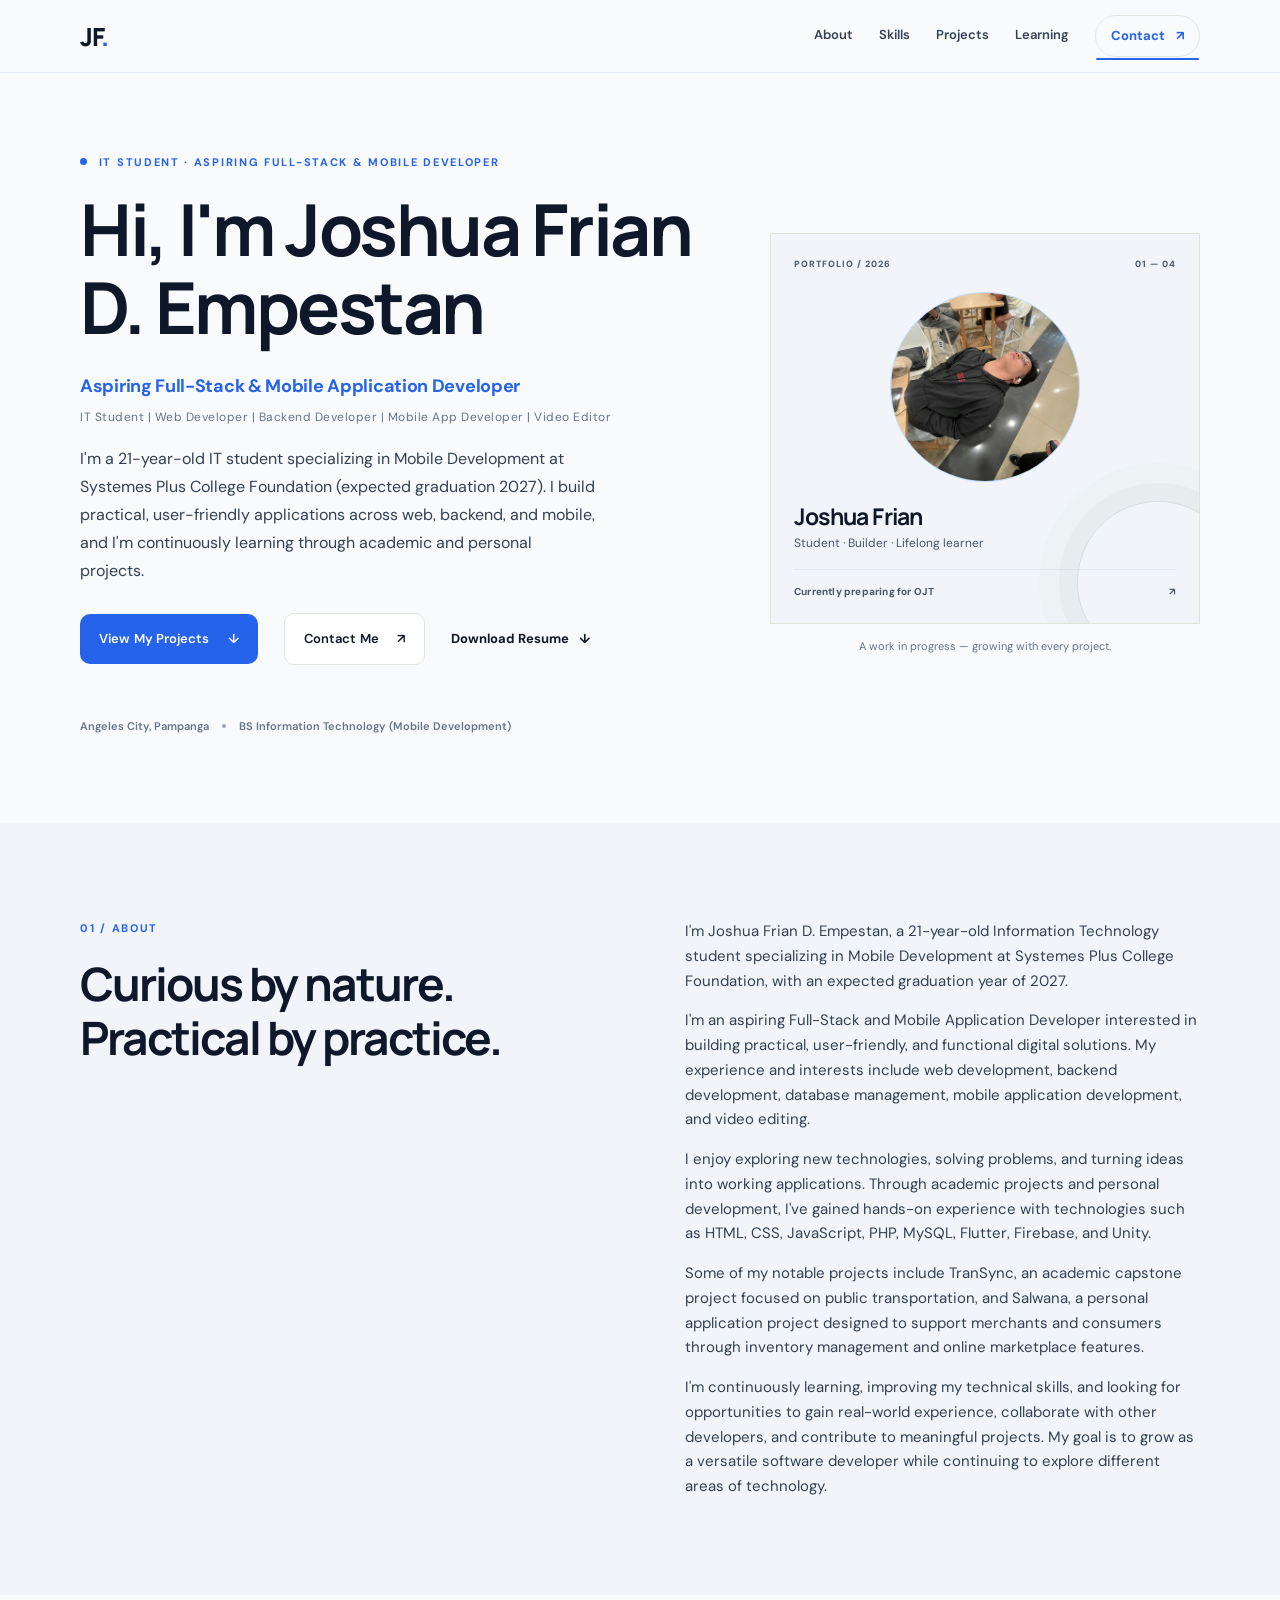
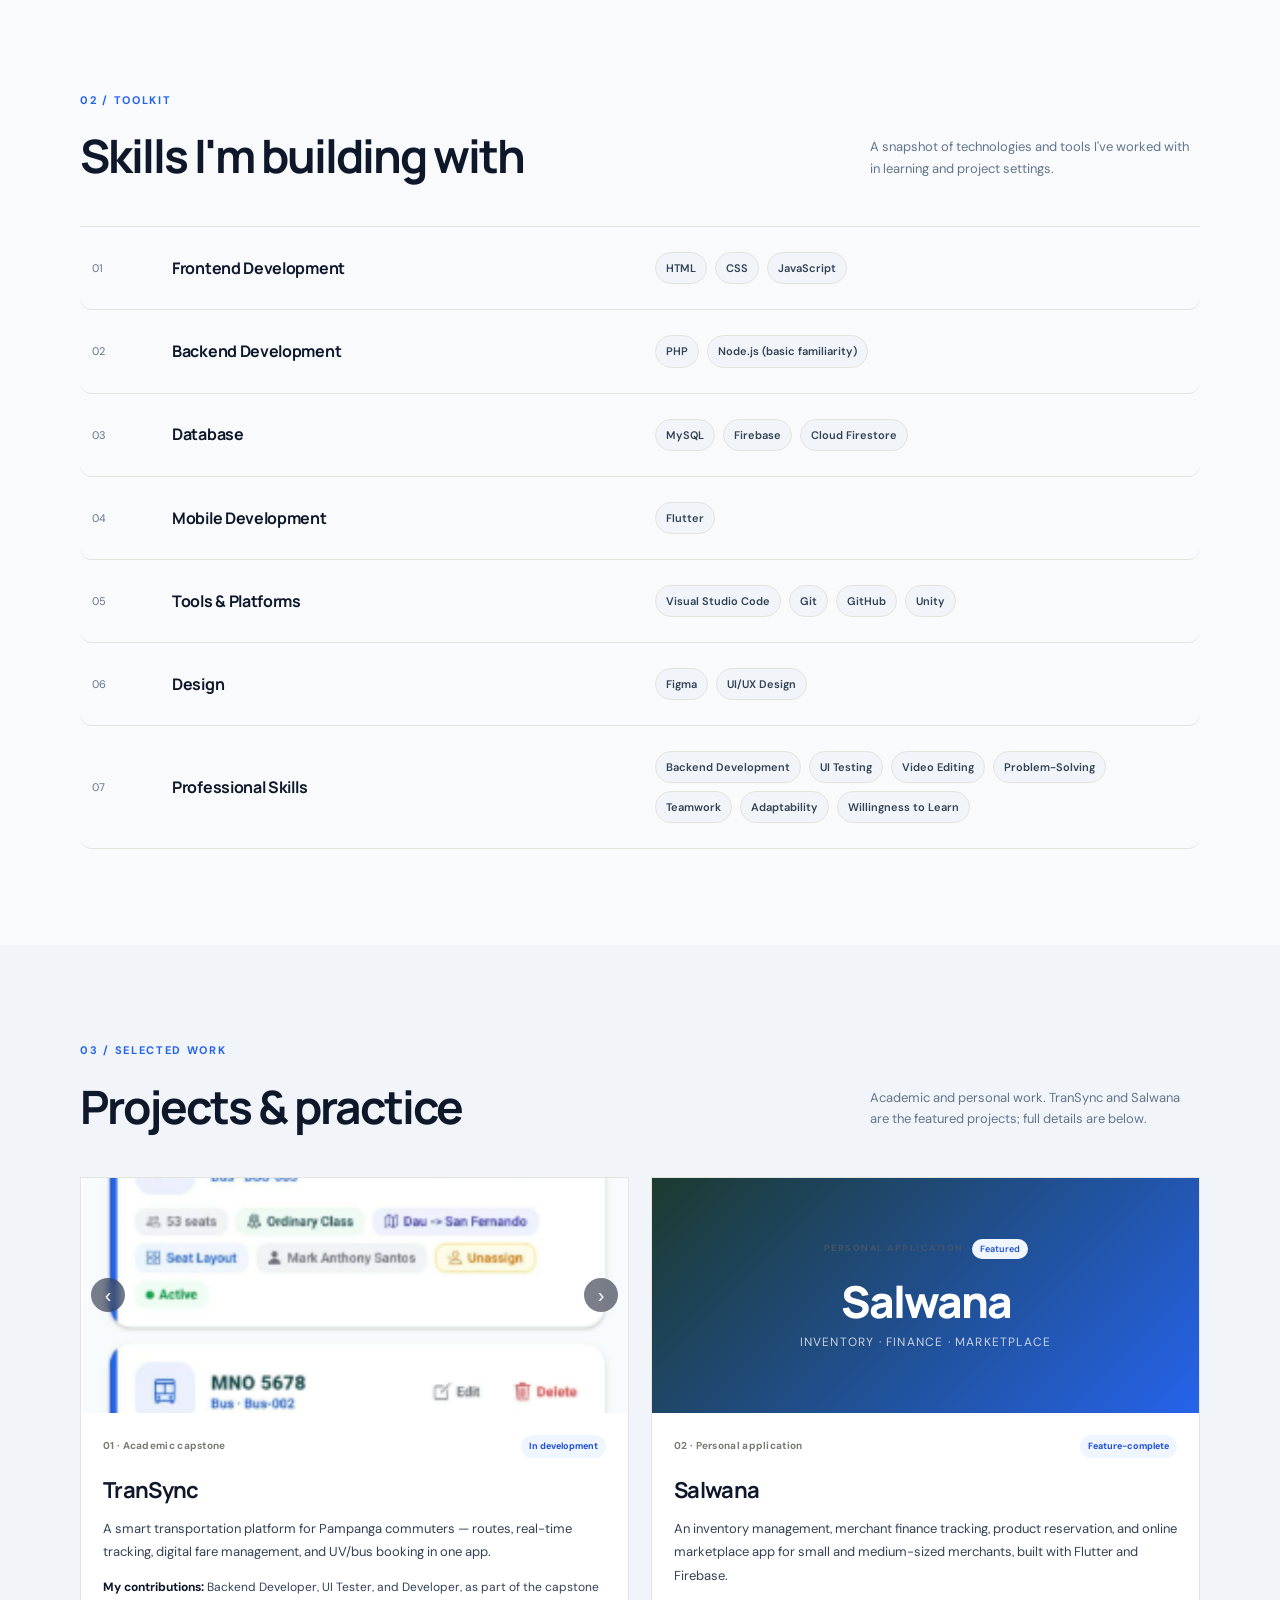
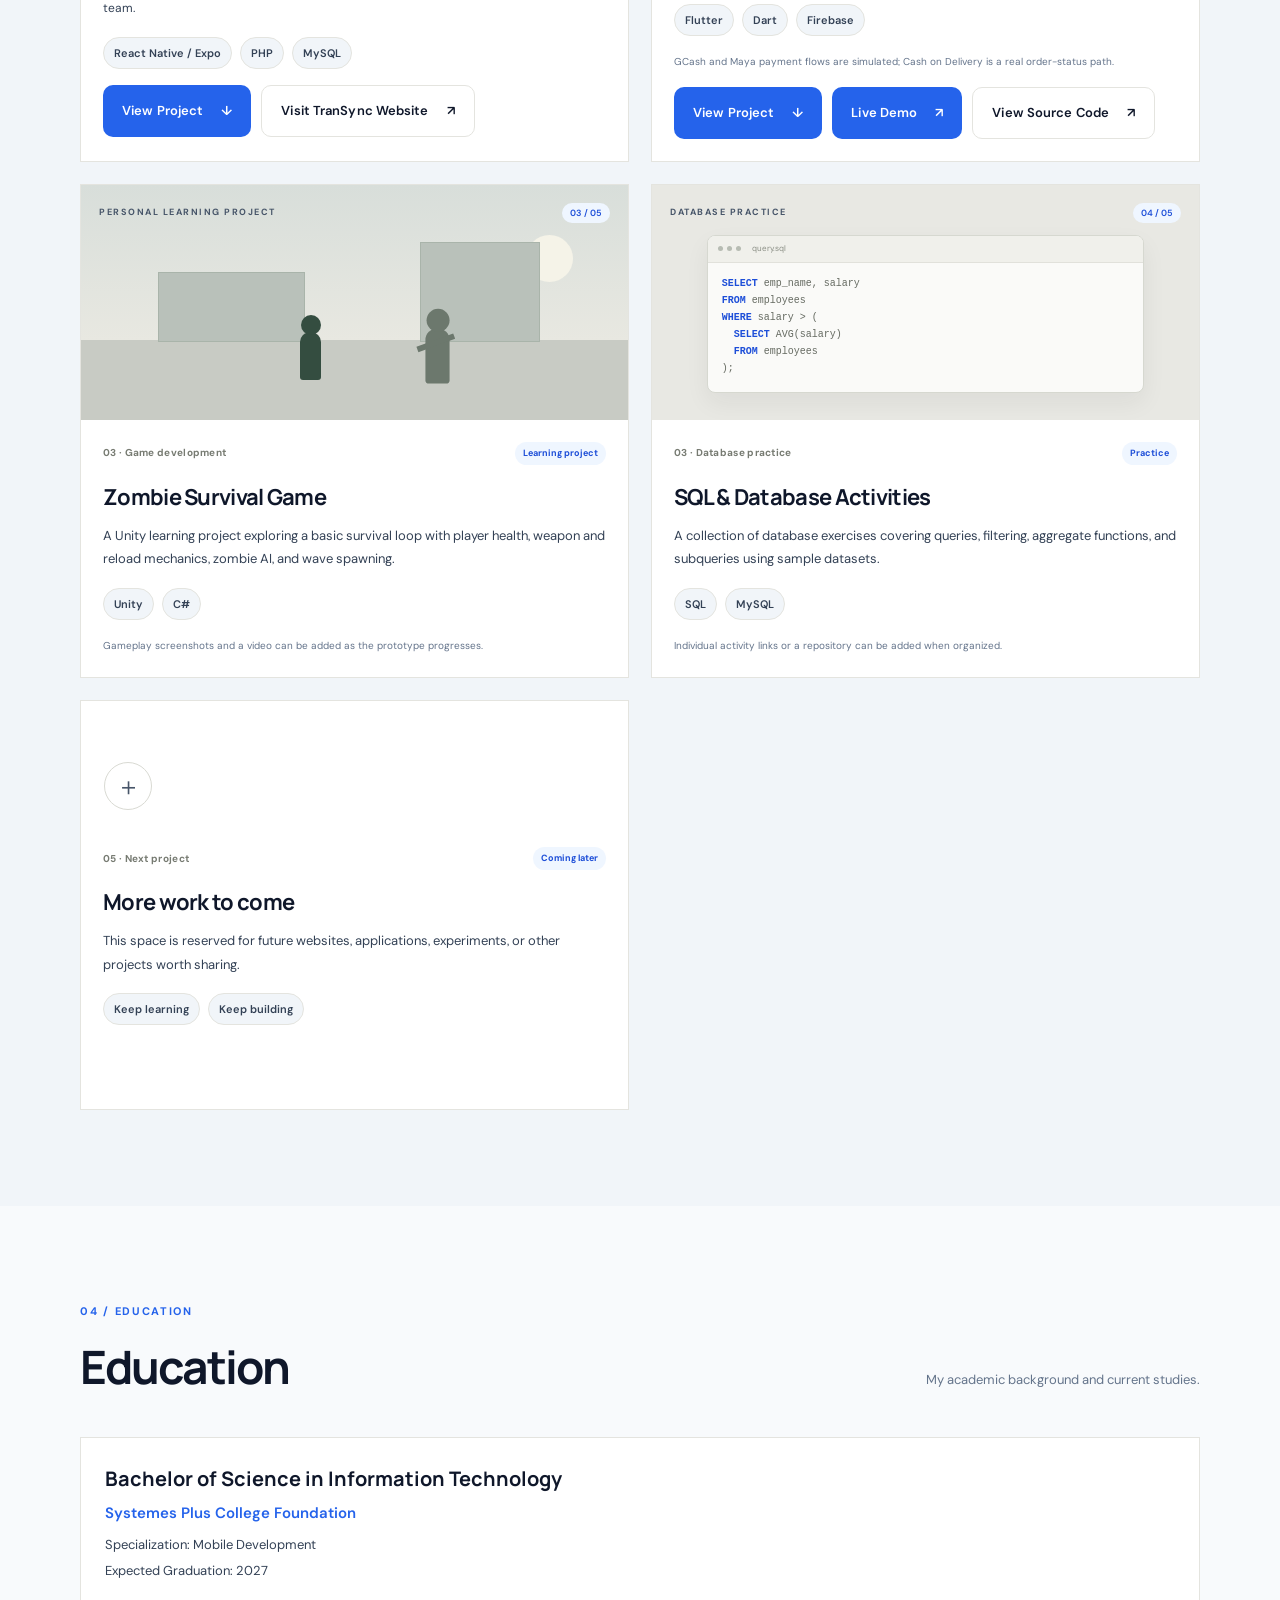
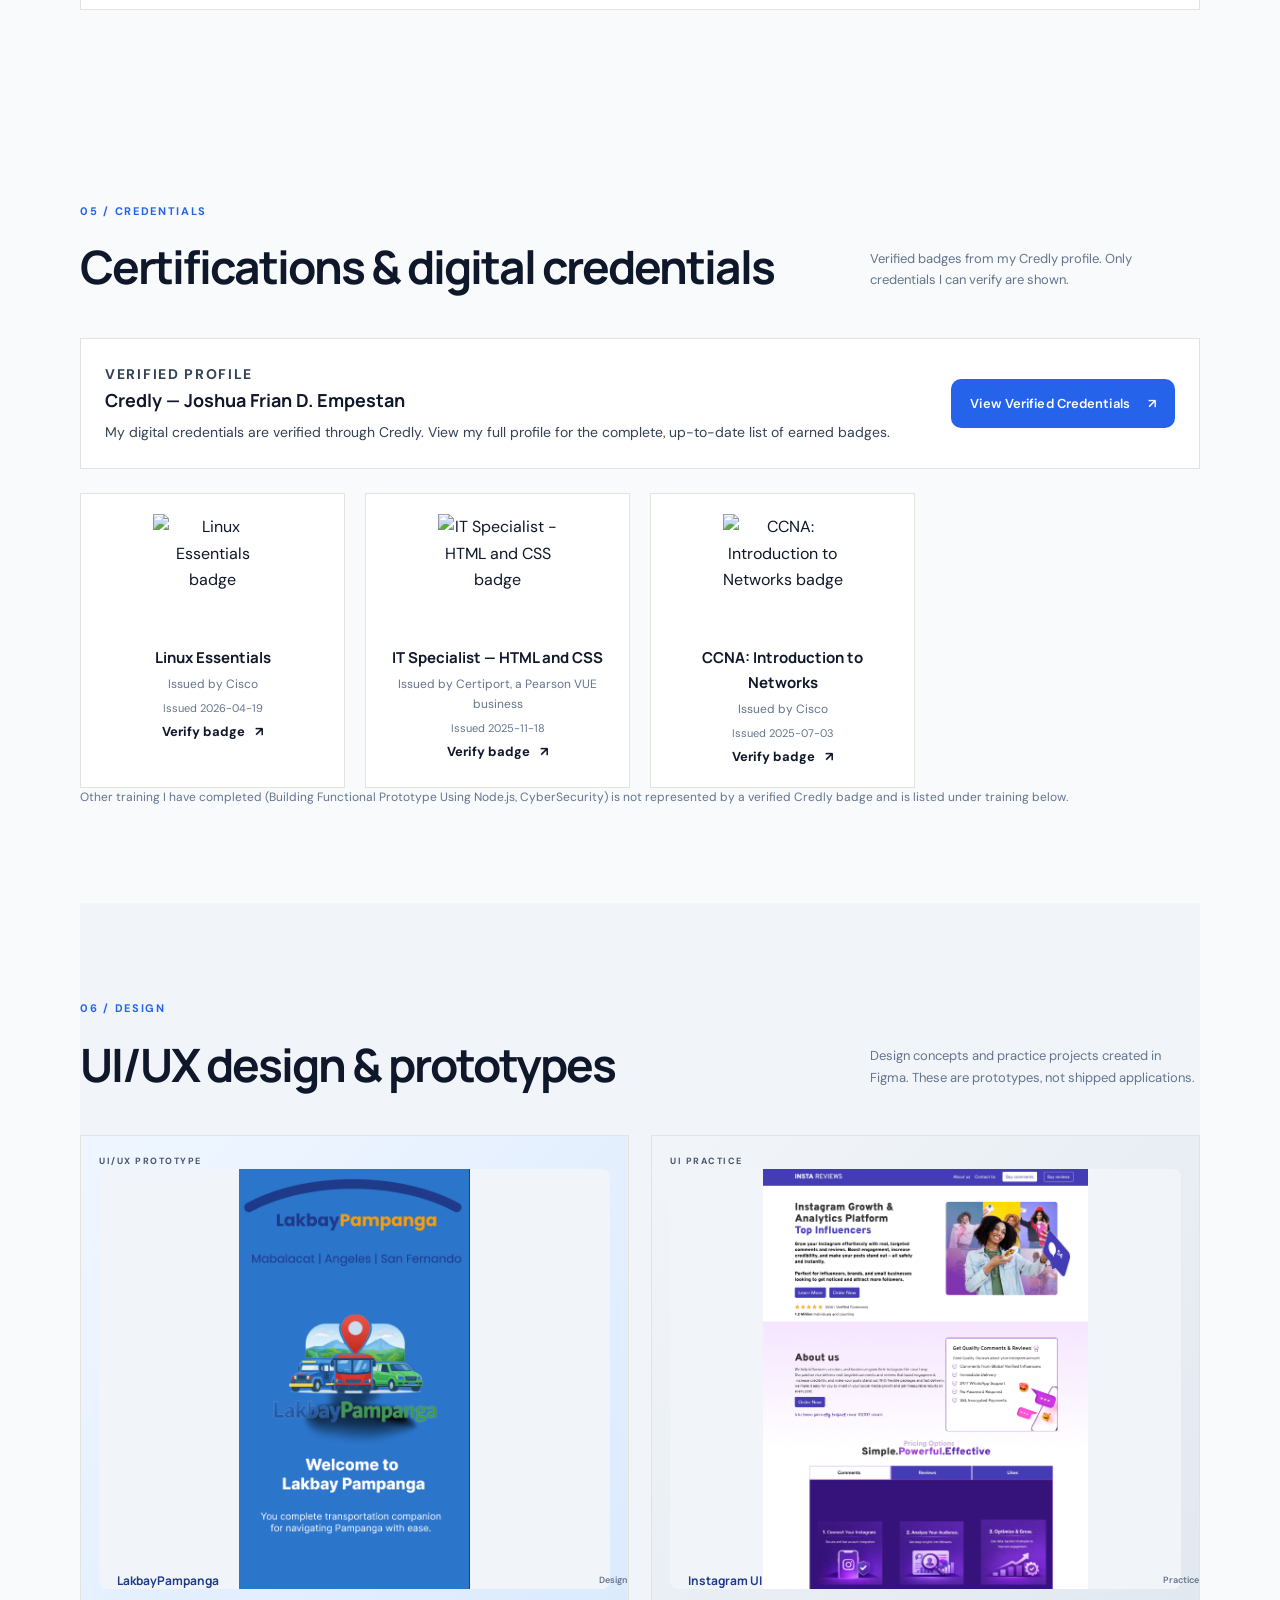
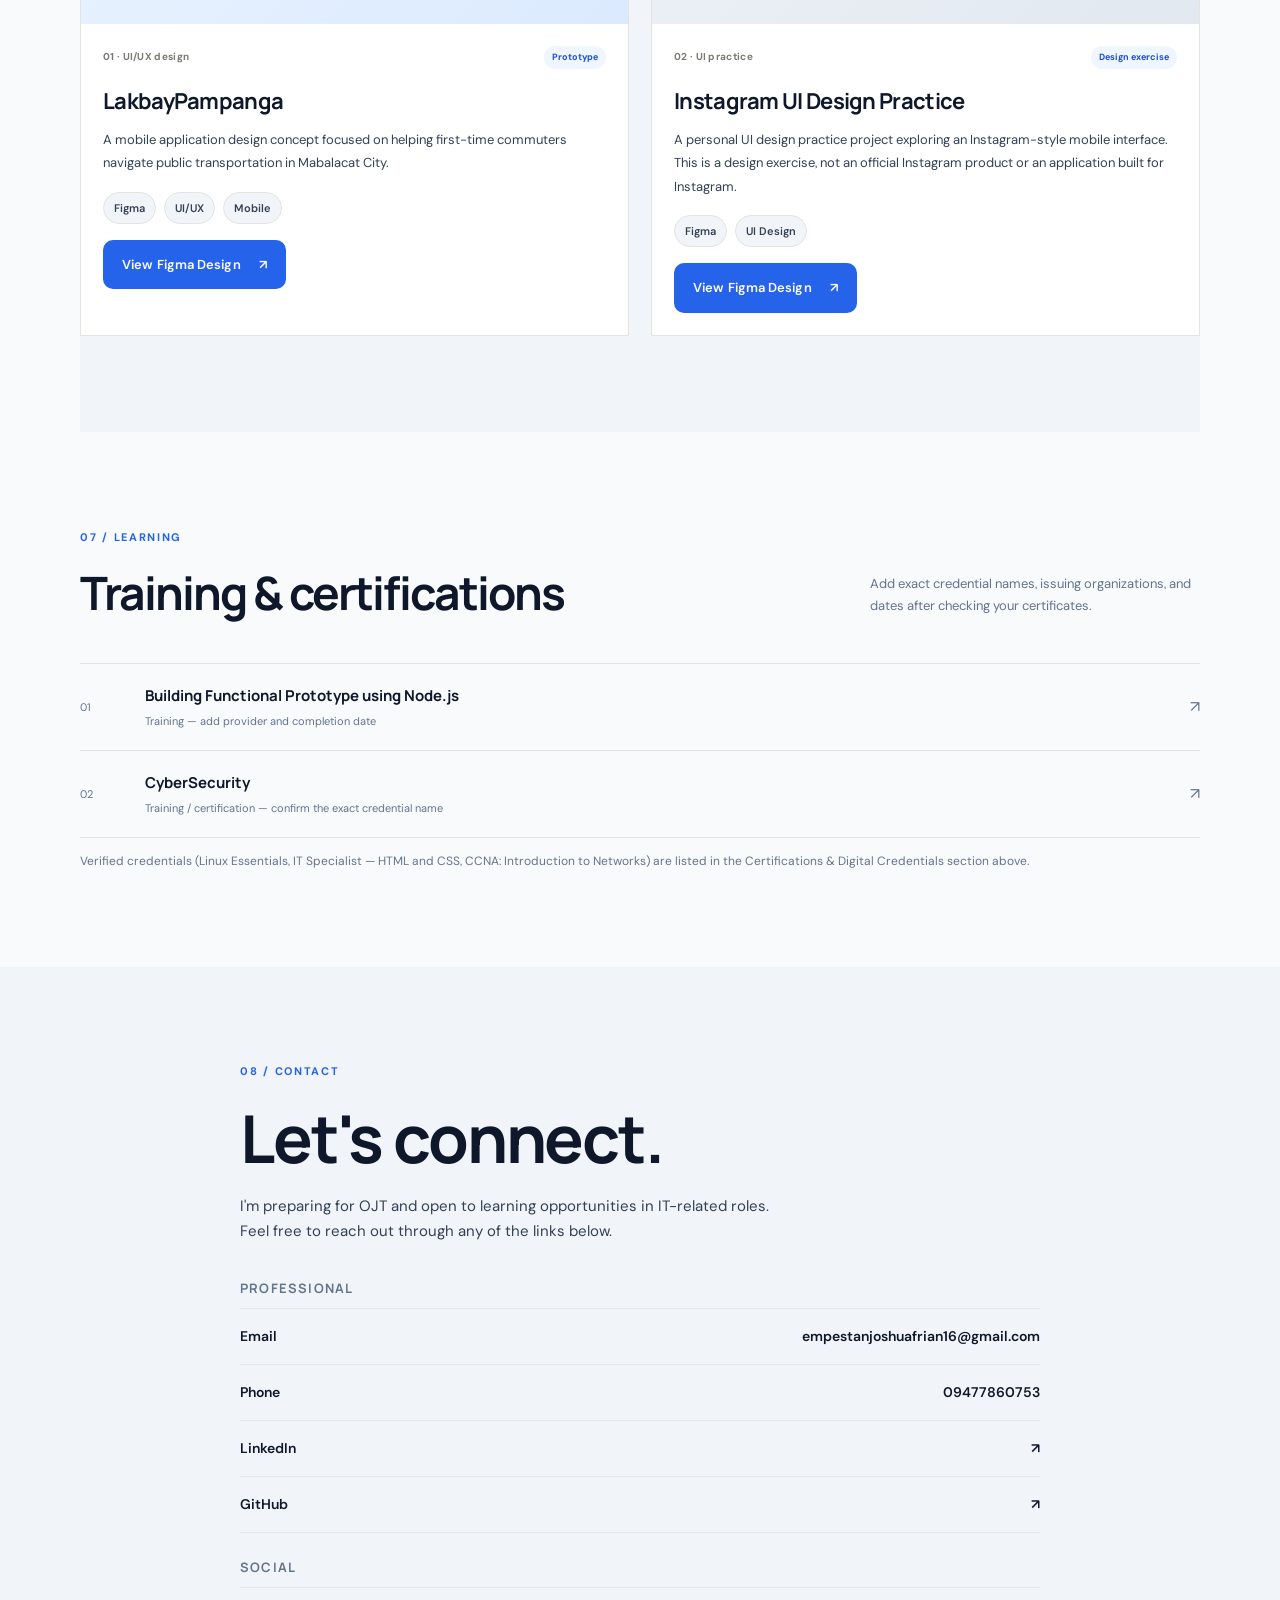
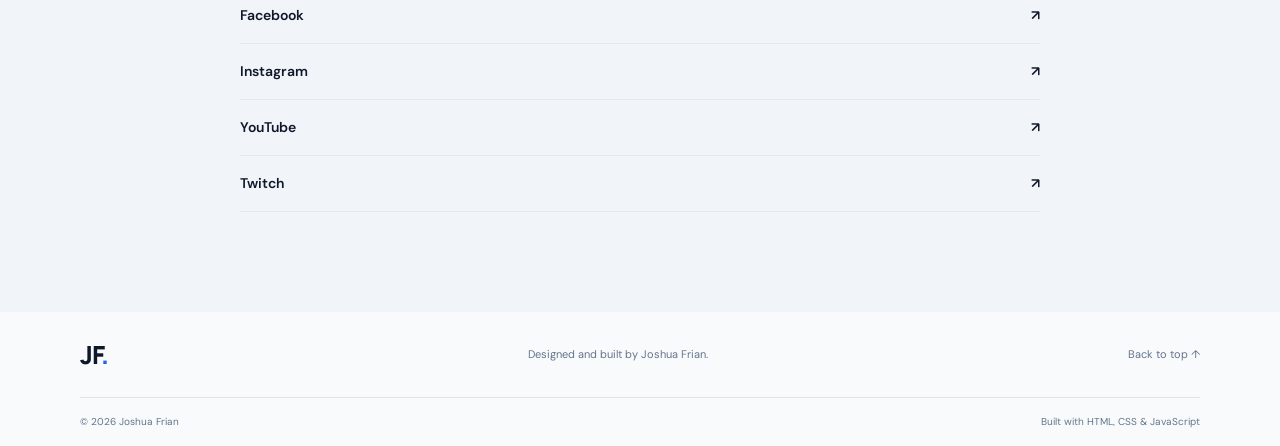
==== commit c9566a44: "Add TranSync screenshot carousel" ====
--- a/index.html
+++ b/index.html
@@ -131,8 +131,20 @@
         </div>
         <div class="project-grid">
           <article class="project-card project-featured project-featured-academic">
-            <div class="project-art transync-art" aria-hidden="true">
-              <img src="assets/images/transync/transync-cover.png" alt="TranSync app screenshot" loading="lazy" onload="this.parentElement.classList.add('has-image')">
+            <div class="project-art transync-art has-carousel" aria-hidden="true">
+              <div class="project-carousel" data-carousel>
+                <div class="carousel-track">
+                  <img src="assets/images/transync/transync-cover.png" alt="TranSync cover screen" loading="lazy">
+                  <img src="assets/images/transync/transync-commuter-home.png.png" alt="TranSync commuter home" loading="lazy">
+                  <img src="assets/images/transync/transync-routes.png" alt="TranSync routes" loading="lazy">
+                  <img src="assets/images/transync/transync-booking.png" alt="TranSync booking" loading="lazy">
+                  <img src="assets/images/transync/transync-driver-dashboard.png" alt="TranSync driver dashboard" loading="lazy">
+                  <img src="assets/images/transync/transync-operator-dashboard.png.png" alt="TranSync operator dashboard" loading="lazy">
+                </div>
+                <button class="carousel-btn carousel-prev" type="button" aria-label="Previous screenshot">&#8249;</button>
+                <button class="carousel-btn carousel-next" type="button" aria-label="Next screenshot">&#8250;</button>
+                <div class="carousel-dots" aria-hidden="true"></div>
+              </div>
               <div class="art-header">
                 <div class="art-label">ACADEMIC CAPSTONE</div>
                 <div class="art-badge">Featured</div>
--- a/style.css
+++ b/style.css
@@ -407,3 +407,16 @@
 
 .project-art.has-image > :not(img) { opacity: 0; pointer-events: none; }
 .project-art.has-image img { z-index: 0; }
+
+/* ===== Project image carousel ===== */
+.project-art.has-carousel > :not(.project-carousel) { opacity: 0; pointer-events: none; }
+.project-carousel { position: absolute; inset: 0; overflow: hidden; z-index: 0; }
+.carousel-track { display: flex; height: 100%; transition: transform .45s cubic-bezier(.2,.8,.2,1); will-change: transform; }
+.carousel-track img { min-width: 100%; height: 100%; object-fit: cover; display: block; }
+.carousel-btn { position: absolute; top: 50%; transform: translateY(-50%); z-index: 3; width: 34px; height: 34px; border-radius: 50%; border: 0; background: rgba(15,23,42,.55); color: #fff; font-size: 20px; line-height: 1; cursor: pointer; display: grid; place-items: center; backdrop-filter: blur(4px); transition: background .2s ease, transform .2s ease; }
+.carousel-btn:hover { background: rgba(37,99,235,.9); transform: translateY(-50%) scale(1.05); }
+.carousel-prev { left: 10px; }
+.carousel-next { right: 10px; }
+.carousel-dots { position: absolute; bottom: 10px; left: 50%; transform: translateX(-50%); display: flex; gap: 6px; z-index: 3; }
+.carousel-dot { width: 6px; height: 6px; border-radius: 999px; background: rgba(255,255,255,.55); transition: width .2s ease, background .2s ease; cursor: pointer; border: 0; padding: 0; }
+.carousel-dot.active { width: 18px; background: #fff; }
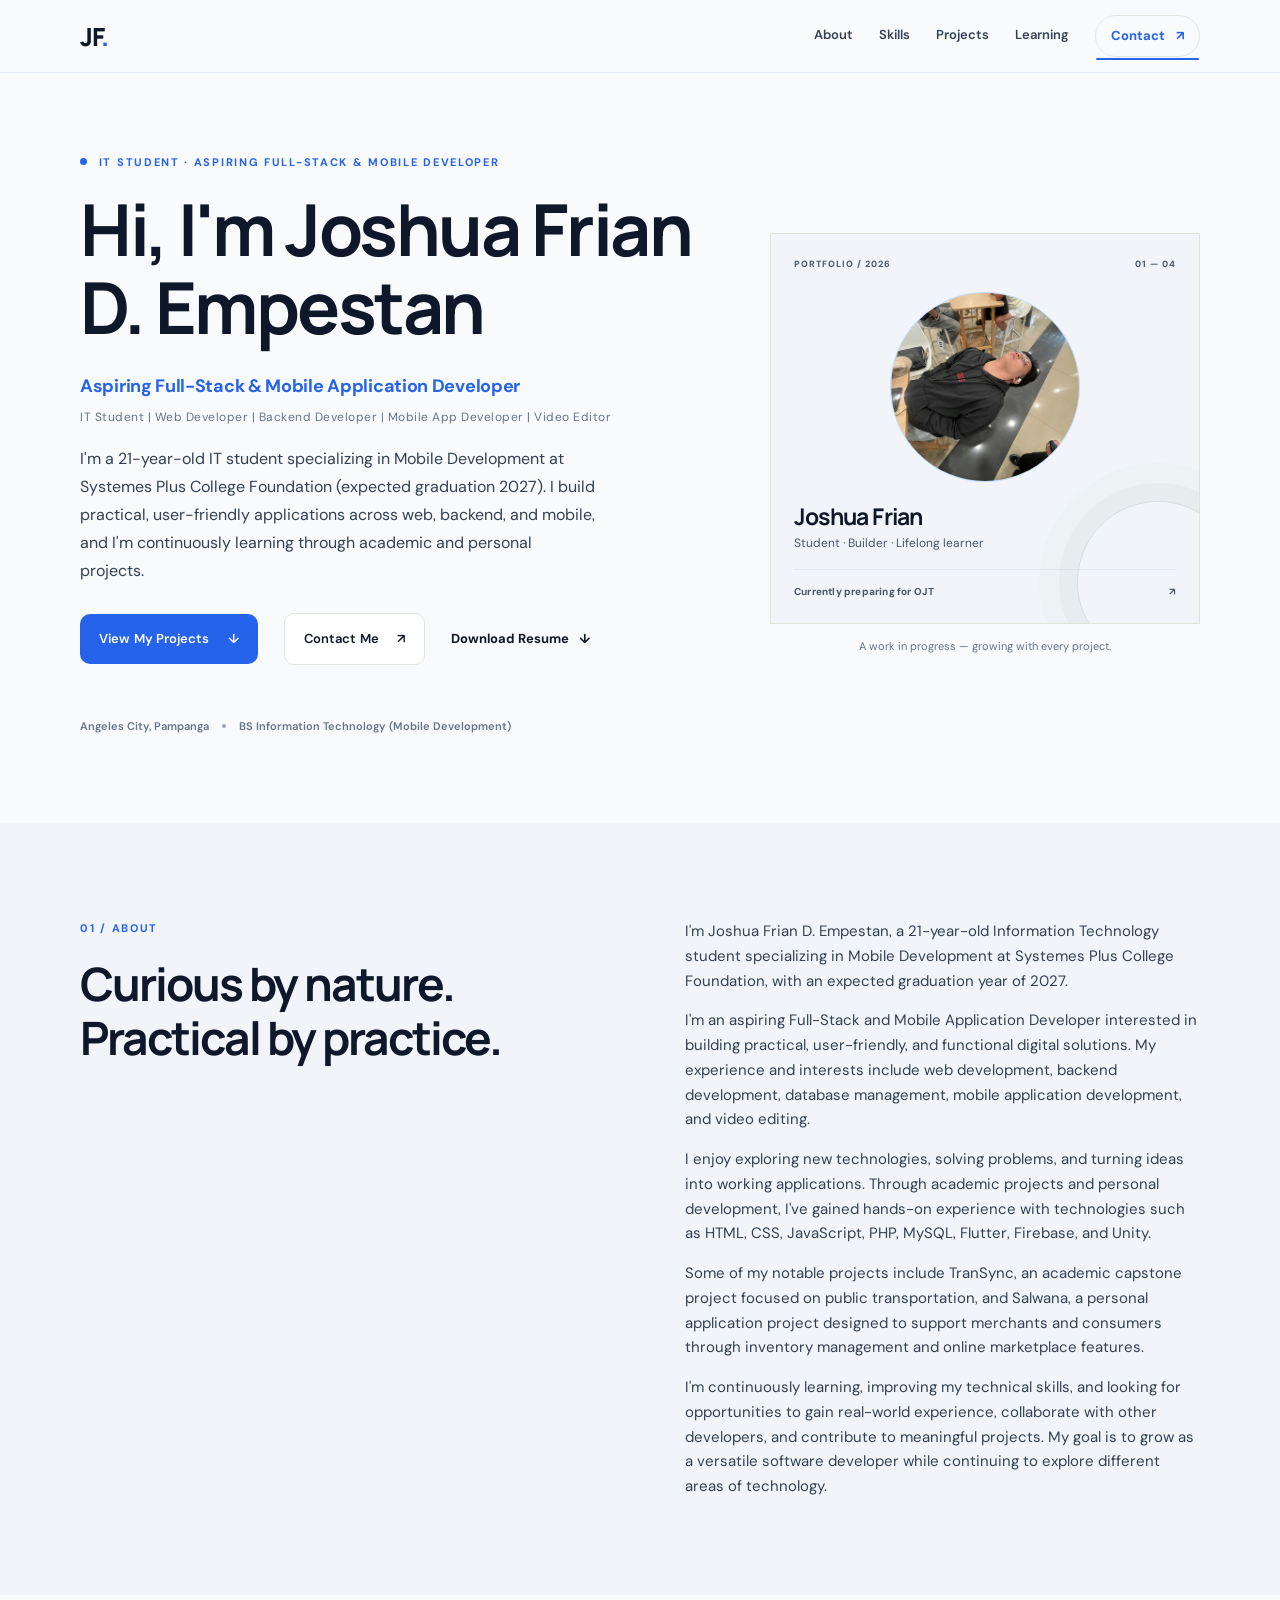
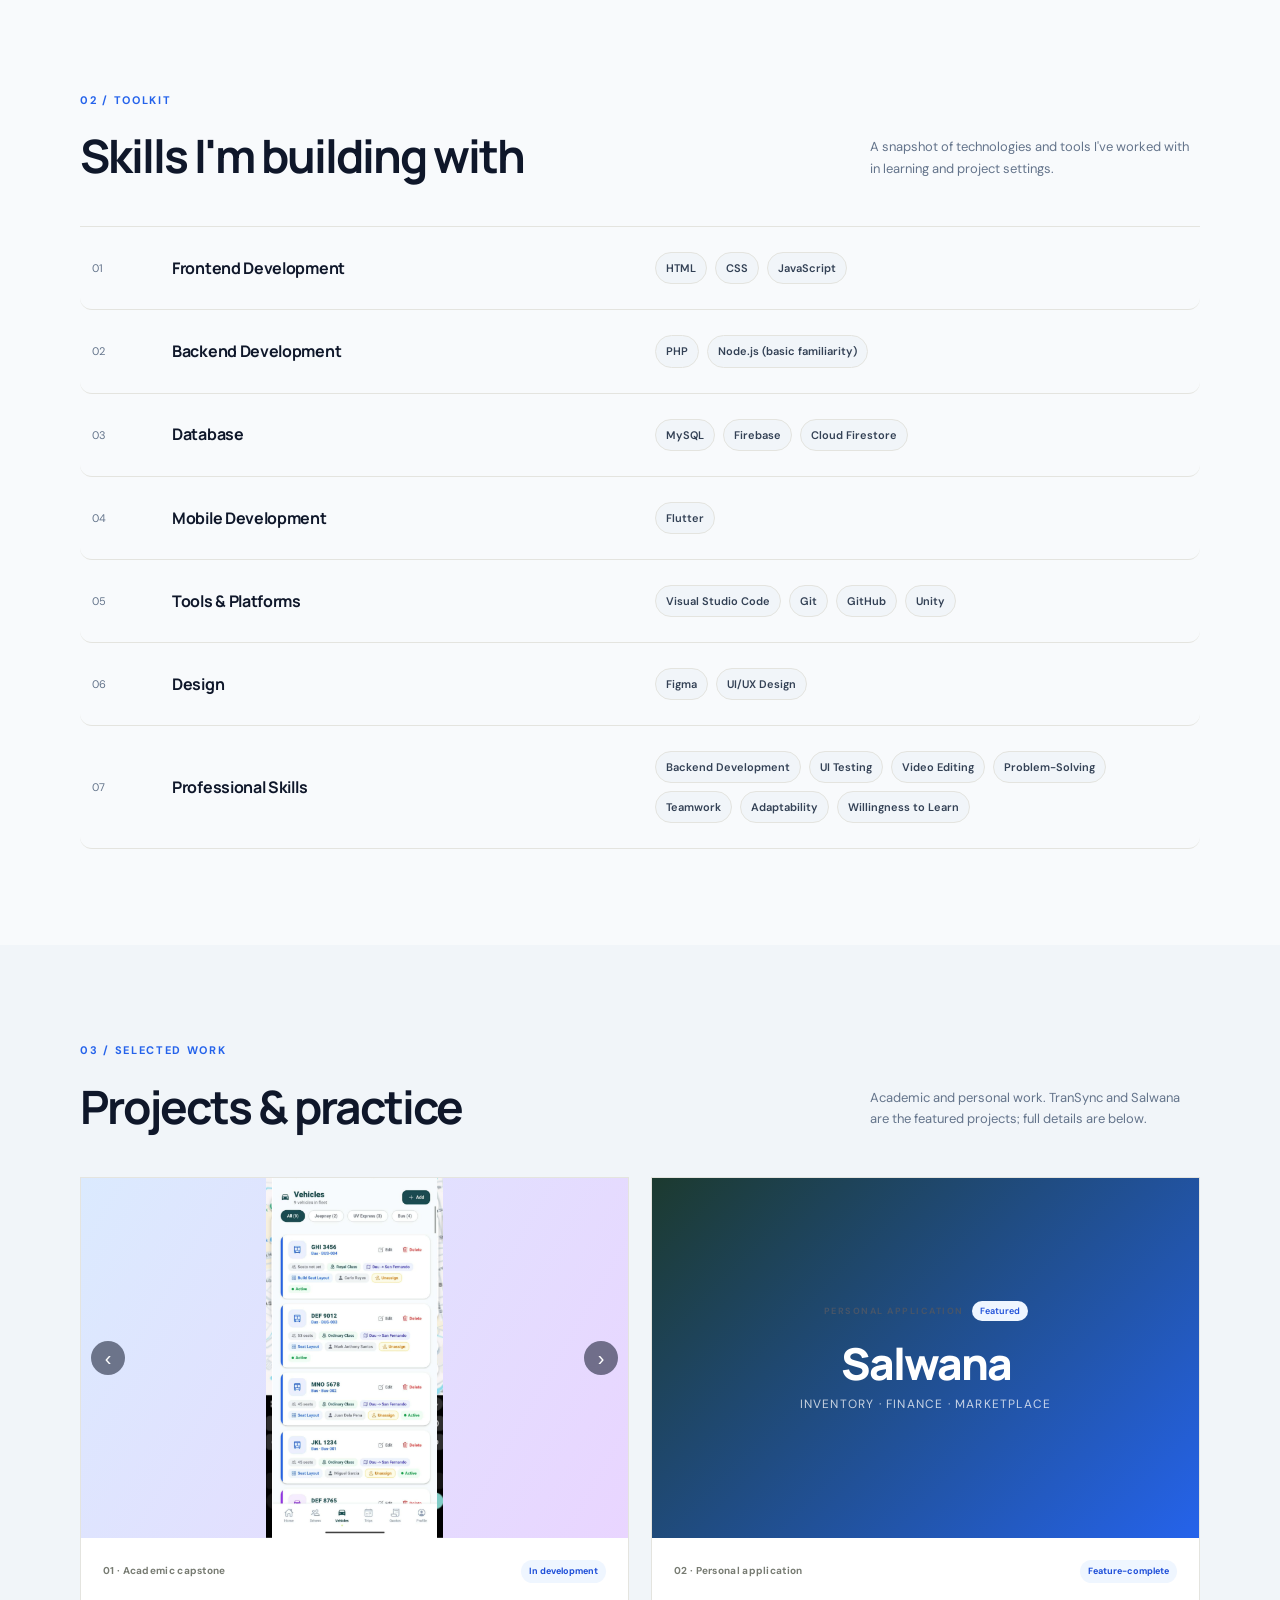
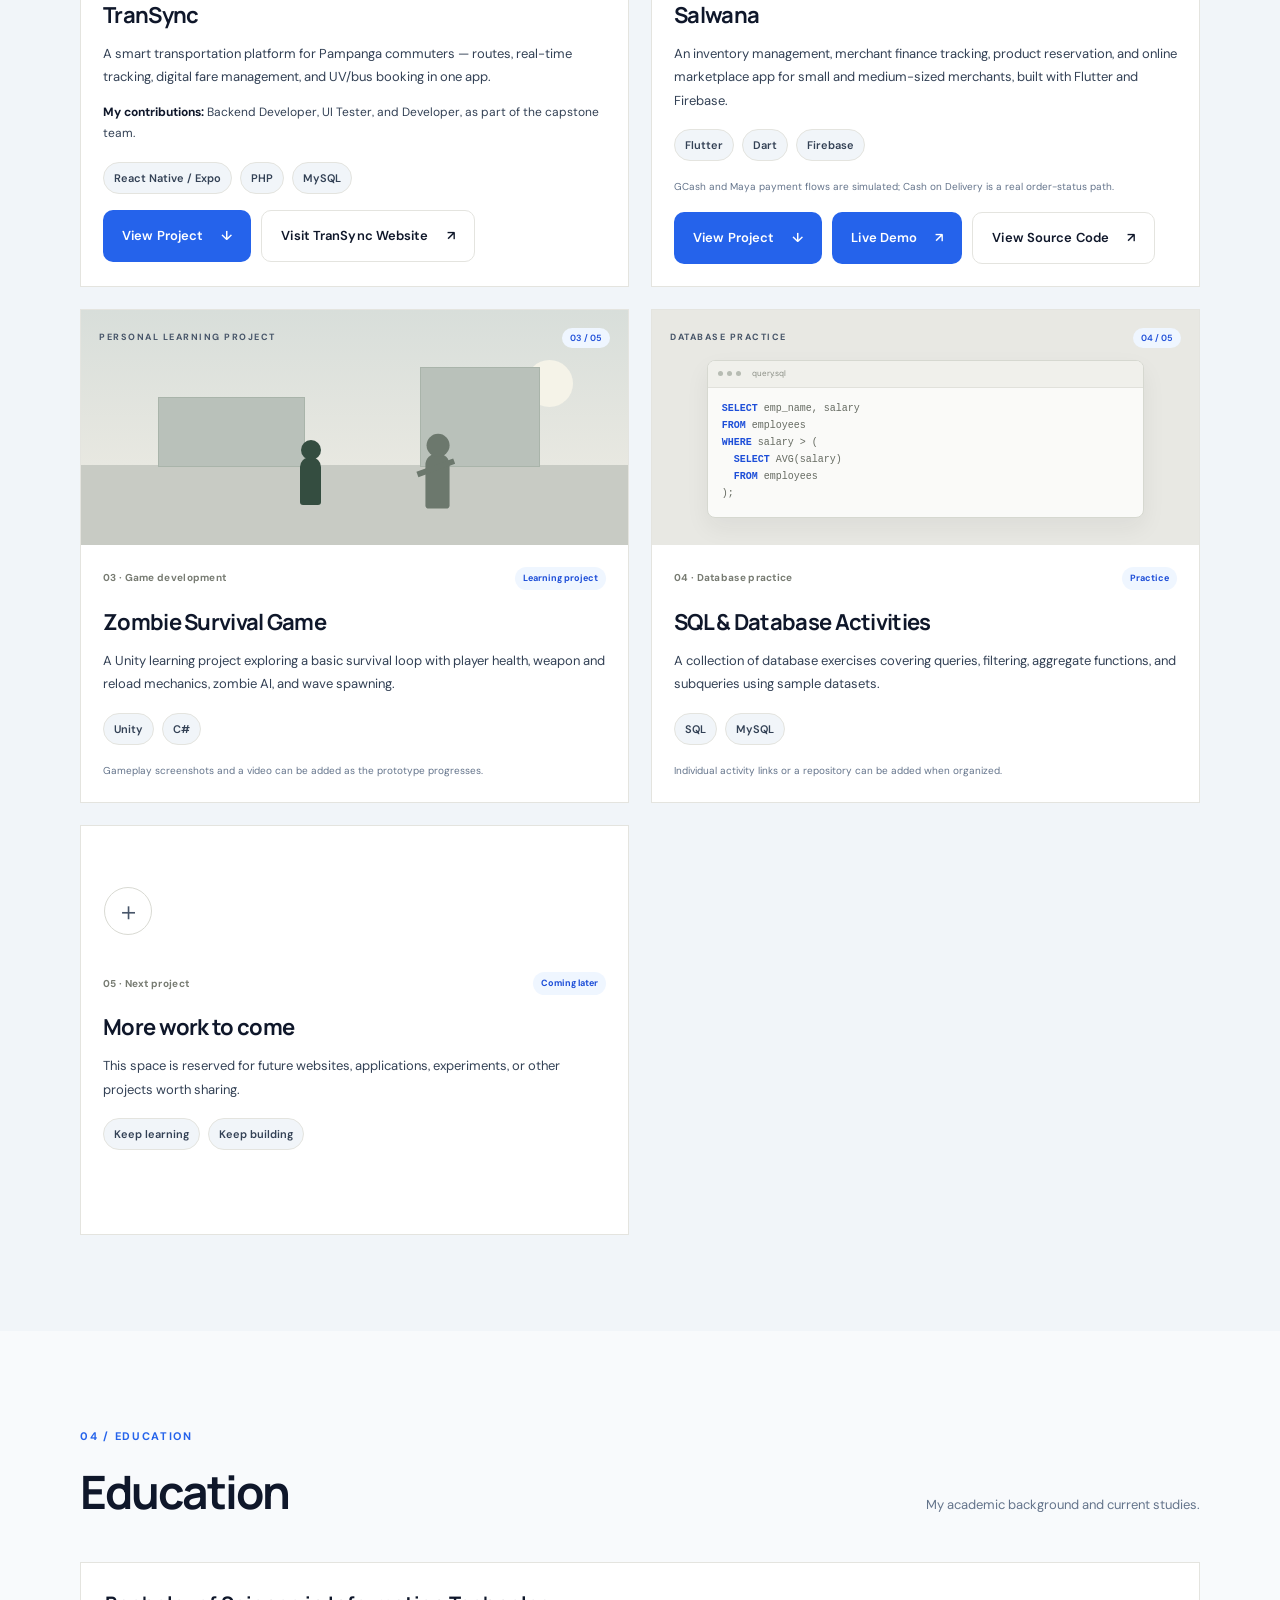
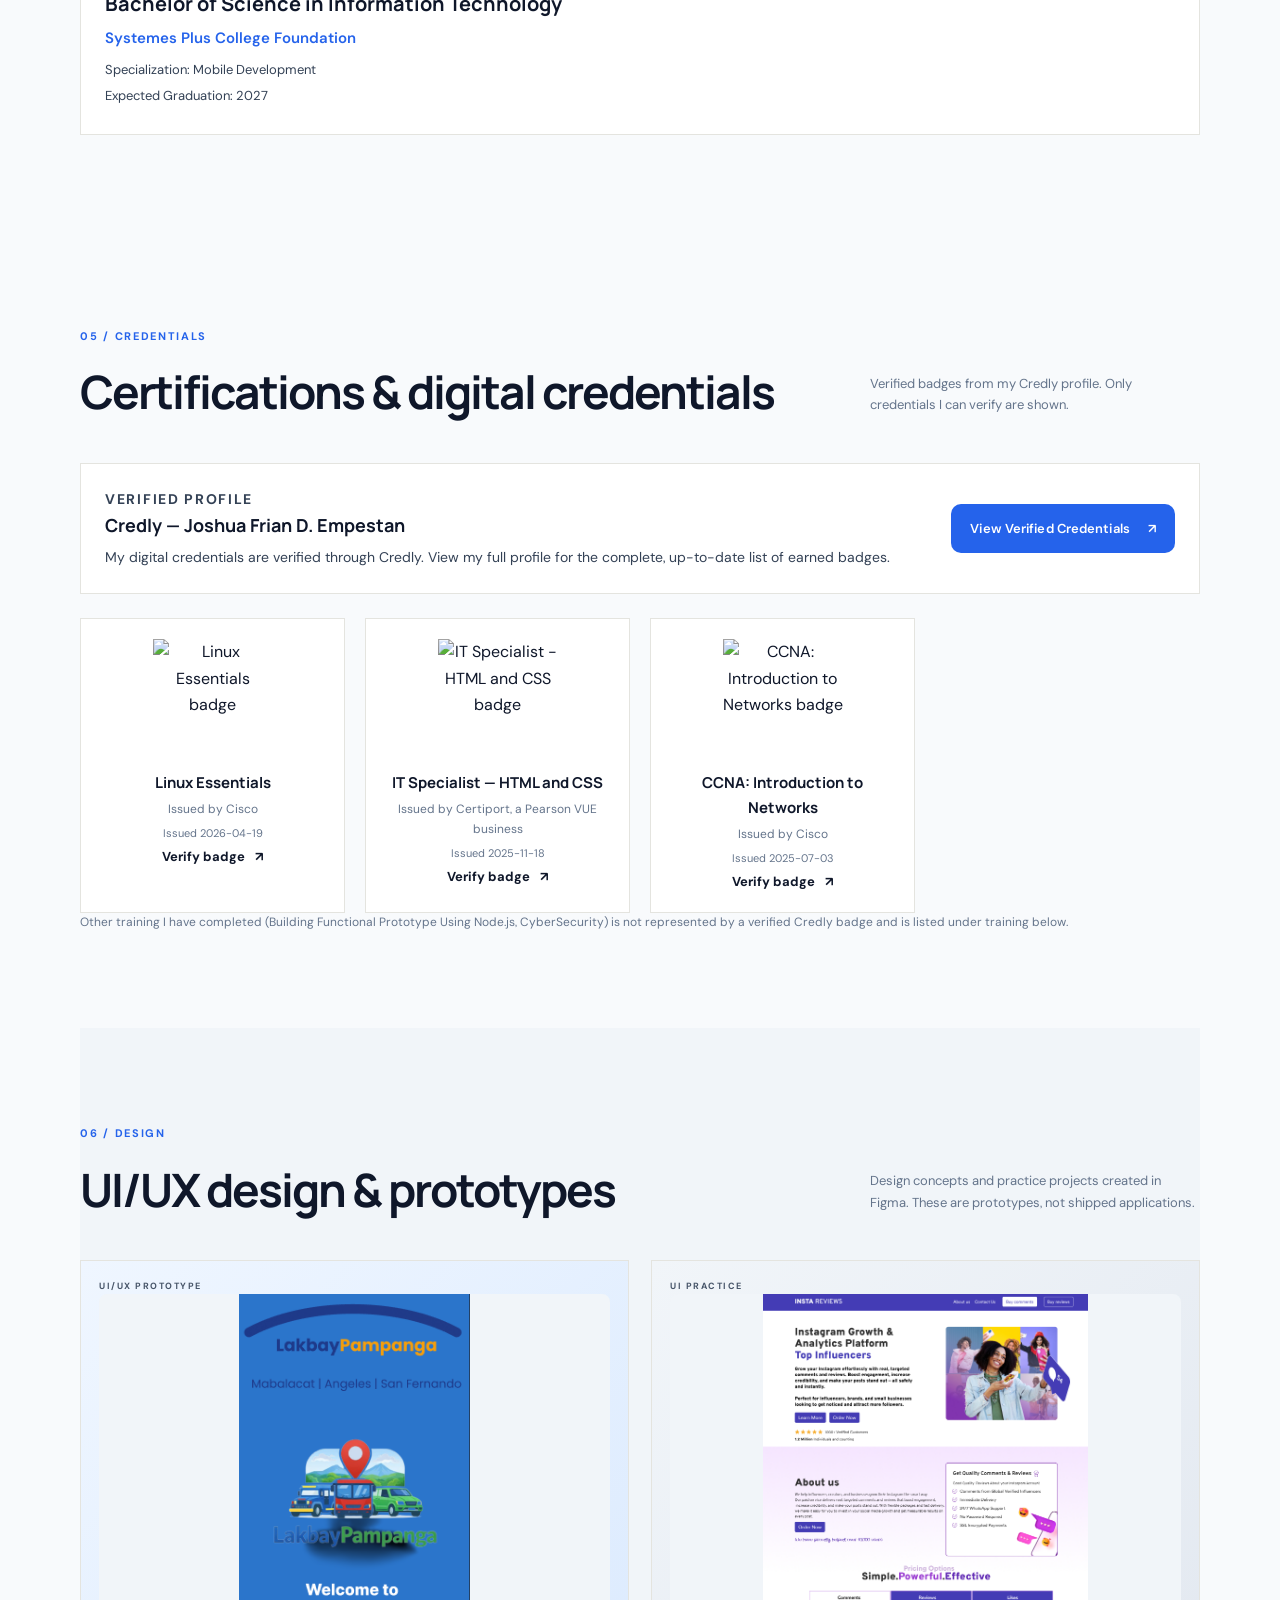
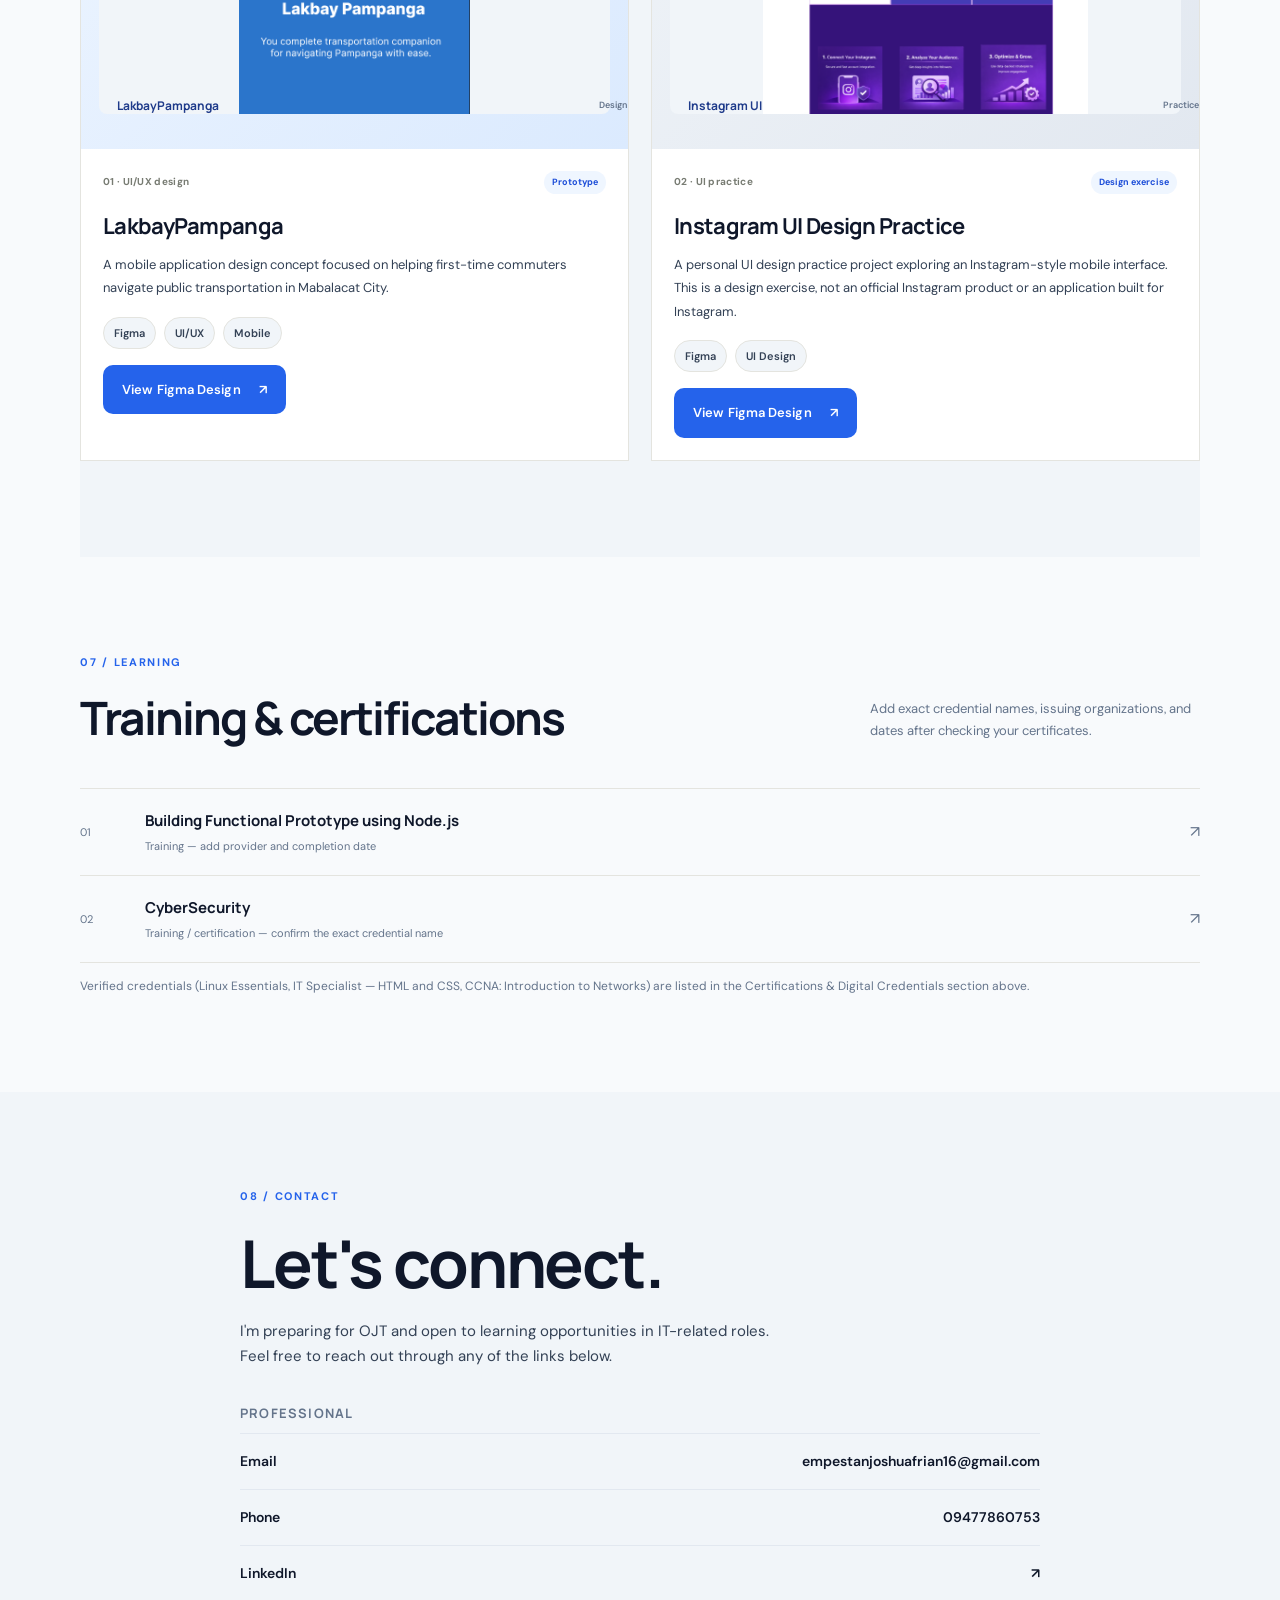
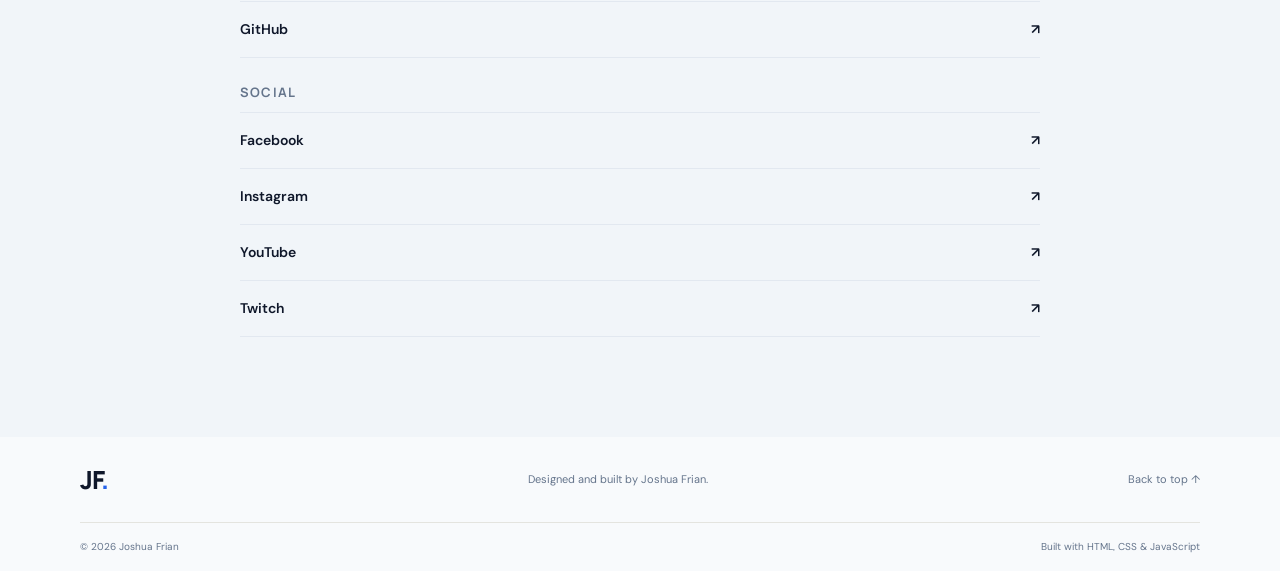
==== commit 862aa603: "Fix Database project numbering to 04" ====
--- a/index.html
+++ b/index.html
@@ -221,7 +221,7 @@
 );</pre></div>
             </div>
             <div class="project-content">
-              <div class="project-top"><span class="project-type">03 · Database practice</span><span class="project-status">Practice</span></div>
+              <div class="project-top"><span class="project-type">04 · Database practice</span><span class="project-status">Practice</span></div>
               <h3>SQL & Database Activities</h3>
               <p>A collection of database exercises covering queries, filtering, aggregate functions, and subqueries using sample datasets.</p>
               <div class="project-tech"><span>SQL</span><span>MySQL</span></div>
--- a/style.css
+++ b/style.css
@@ -410,9 +410,11 @@
 
 /* ===== Project image carousel ===== */
 .project-art.has-carousel > :not(.project-carousel) { opacity: 0; pointer-events: none; }
-.project-carousel { position: absolute; inset: 0; overflow: hidden; z-index: 0; }
+.project-carousel { position: absolute; inset: 0; overflow: hidden; z-index: 0; background: linear-gradient(120deg, #dbeafe, #e9d5ff, #fce7f3); background-size: 200% 200%; animation: carouselVibe 9s ease infinite; }
+@keyframes carouselVibe { 0% { background-position: 0% 50%; } 50% { background-position: 100% 50%; } 100% { background-position: 0% 50%; } }
+@media (prefers-reduced-motion: reduce) { .project-carousel { animation: none; } }
 .carousel-track { display: flex; height: 100%; transition: transform .45s cubic-bezier(.2,.8,.2,1); will-change: transform; }
-.carousel-track img { min-width: 100%; height: 100%; object-fit: cover; display: block; }
+.carousel-track img { min-width: 100%; height: 100%; object-fit: contain; display: block; background: transparent; }
 .carousel-btn { position: absolute; top: 50%; transform: translateY(-50%); z-index: 3; width: 34px; height: 34px; border-radius: 50%; border: 0; background: rgba(15,23,42,.55); color: #fff; font-size: 20px; line-height: 1; cursor: pointer; display: grid; place-items: center; backdrop-filter: blur(4px); transition: background .2s ease, transform .2s ease; }
 .carousel-btn:hover { background: rgba(37,99,235,.9); transform: translateY(-50%) scale(1.05); }
 .carousel-prev { left: 10px; }
@@ -420,3 +422,7 @@
 .carousel-dots { position: absolute; bottom: 10px; left: 50%; transform: translateX(-50%); display: flex; gap: 6px; z-index: 3; }
 .carousel-dot { width: 6px; height: 6px; border-radius: 999px; background: rgba(255,255,255,.55); transition: width .2s ease, background .2s ease; cursor: pointer; border: 0; padding: 0; }
 .carousel-dot.active { width: 18px; background: #fff; }
+
+.project-featured .project-art { min-height: 360px; }
+
+.project-carousel:hover .carousel-track img { transform: scale(1.02); transition: transform .4s ease; }
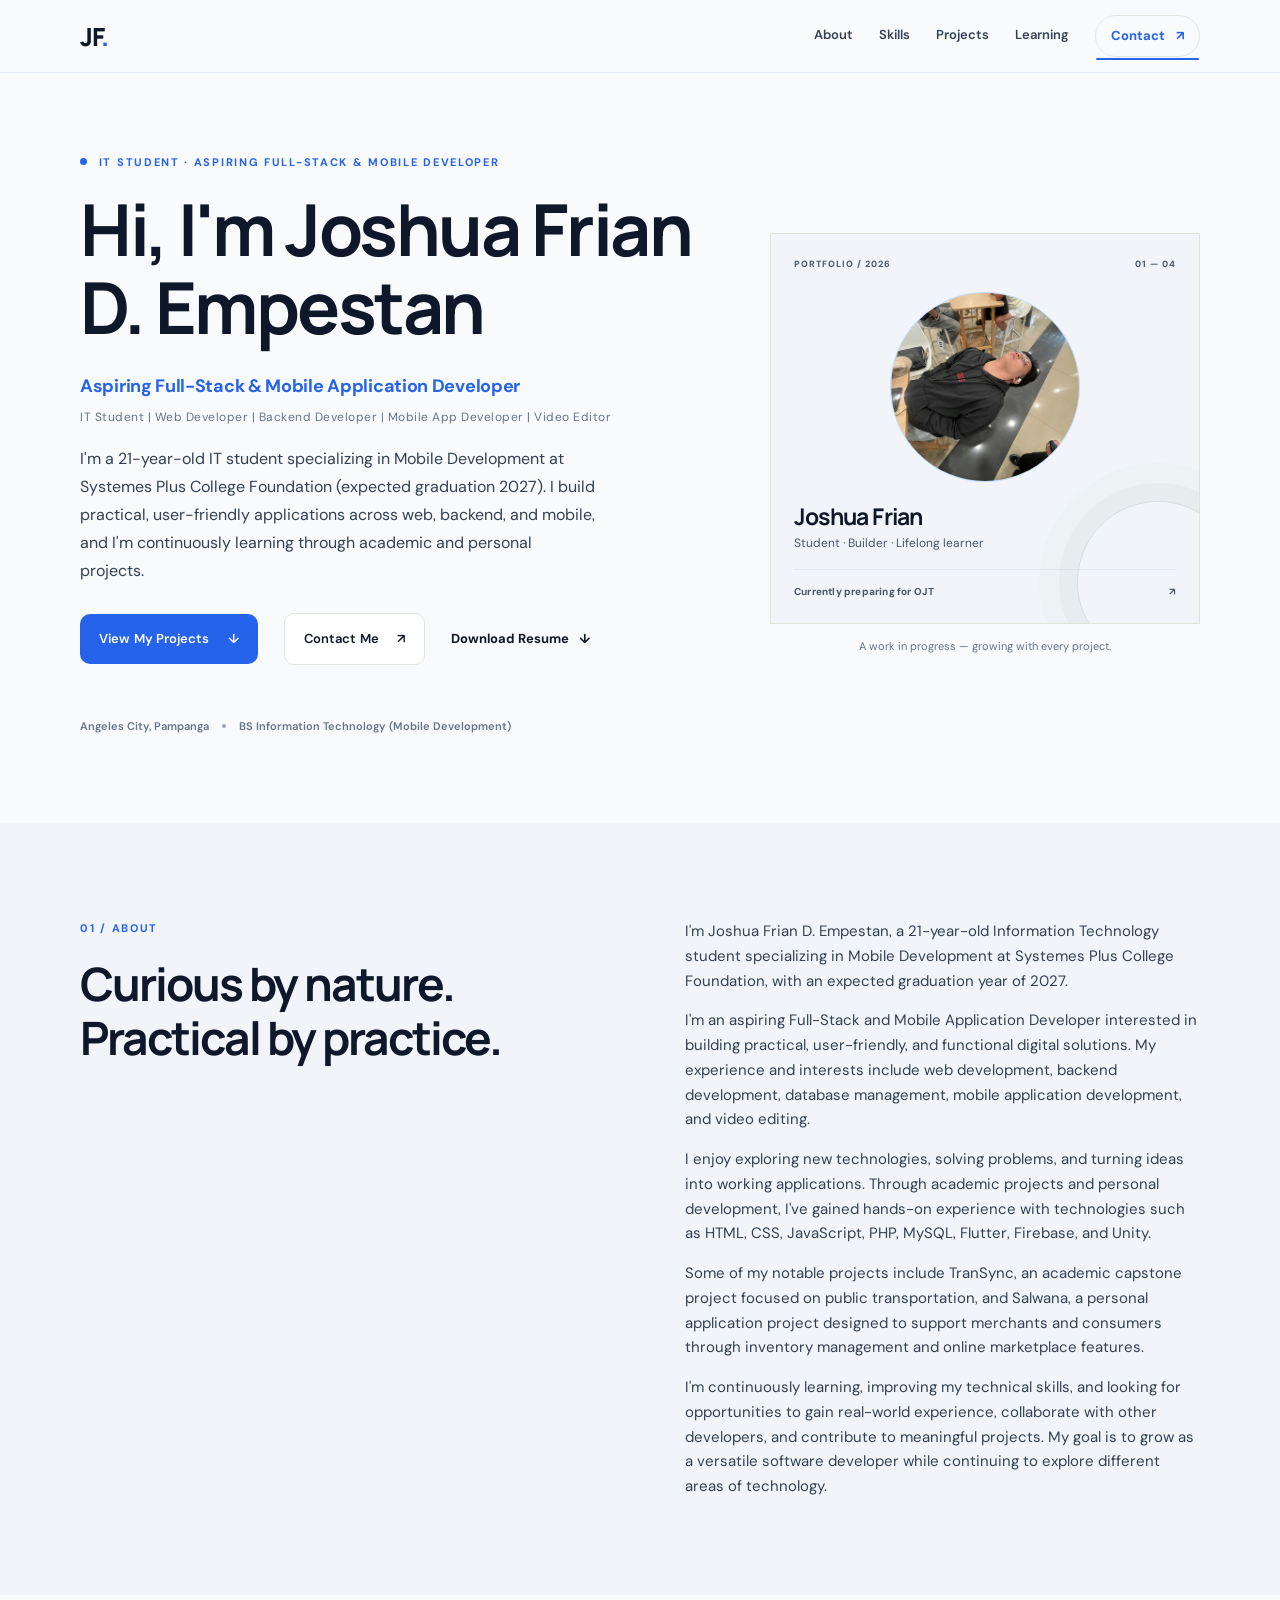
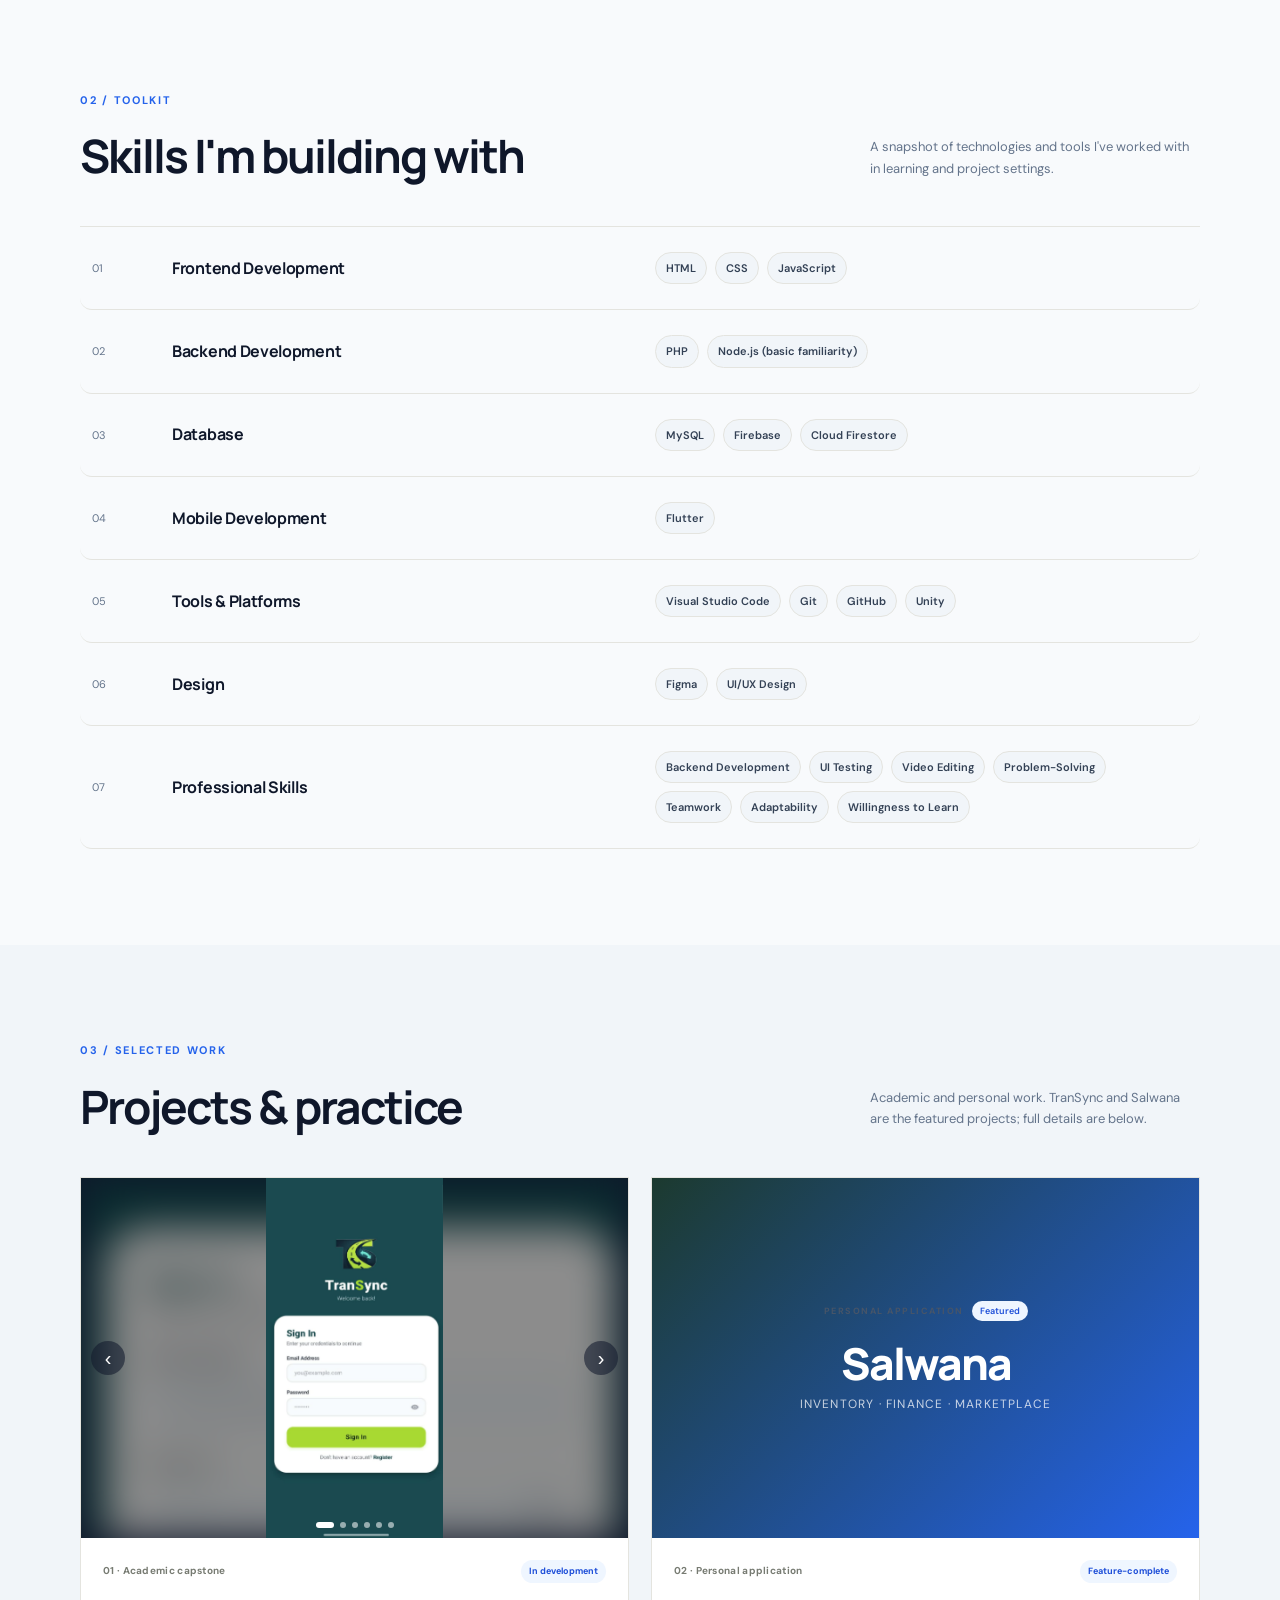
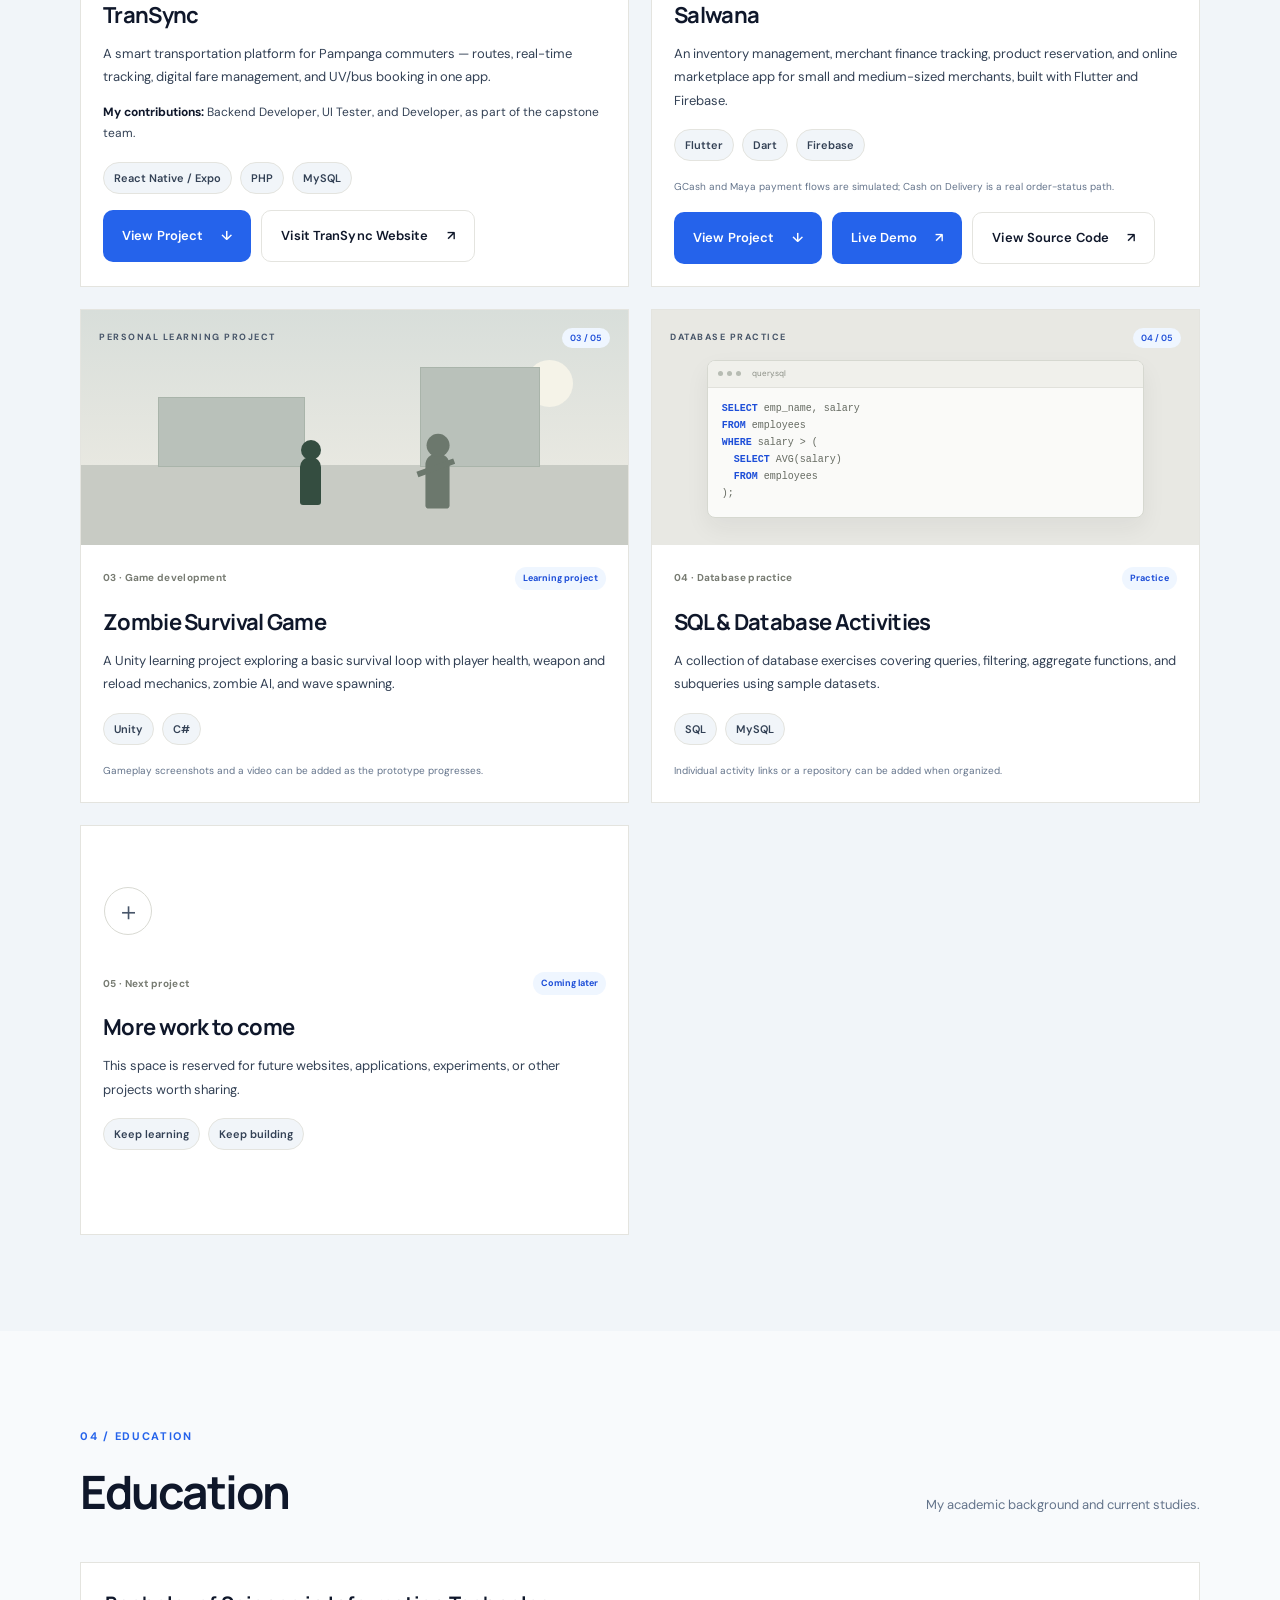
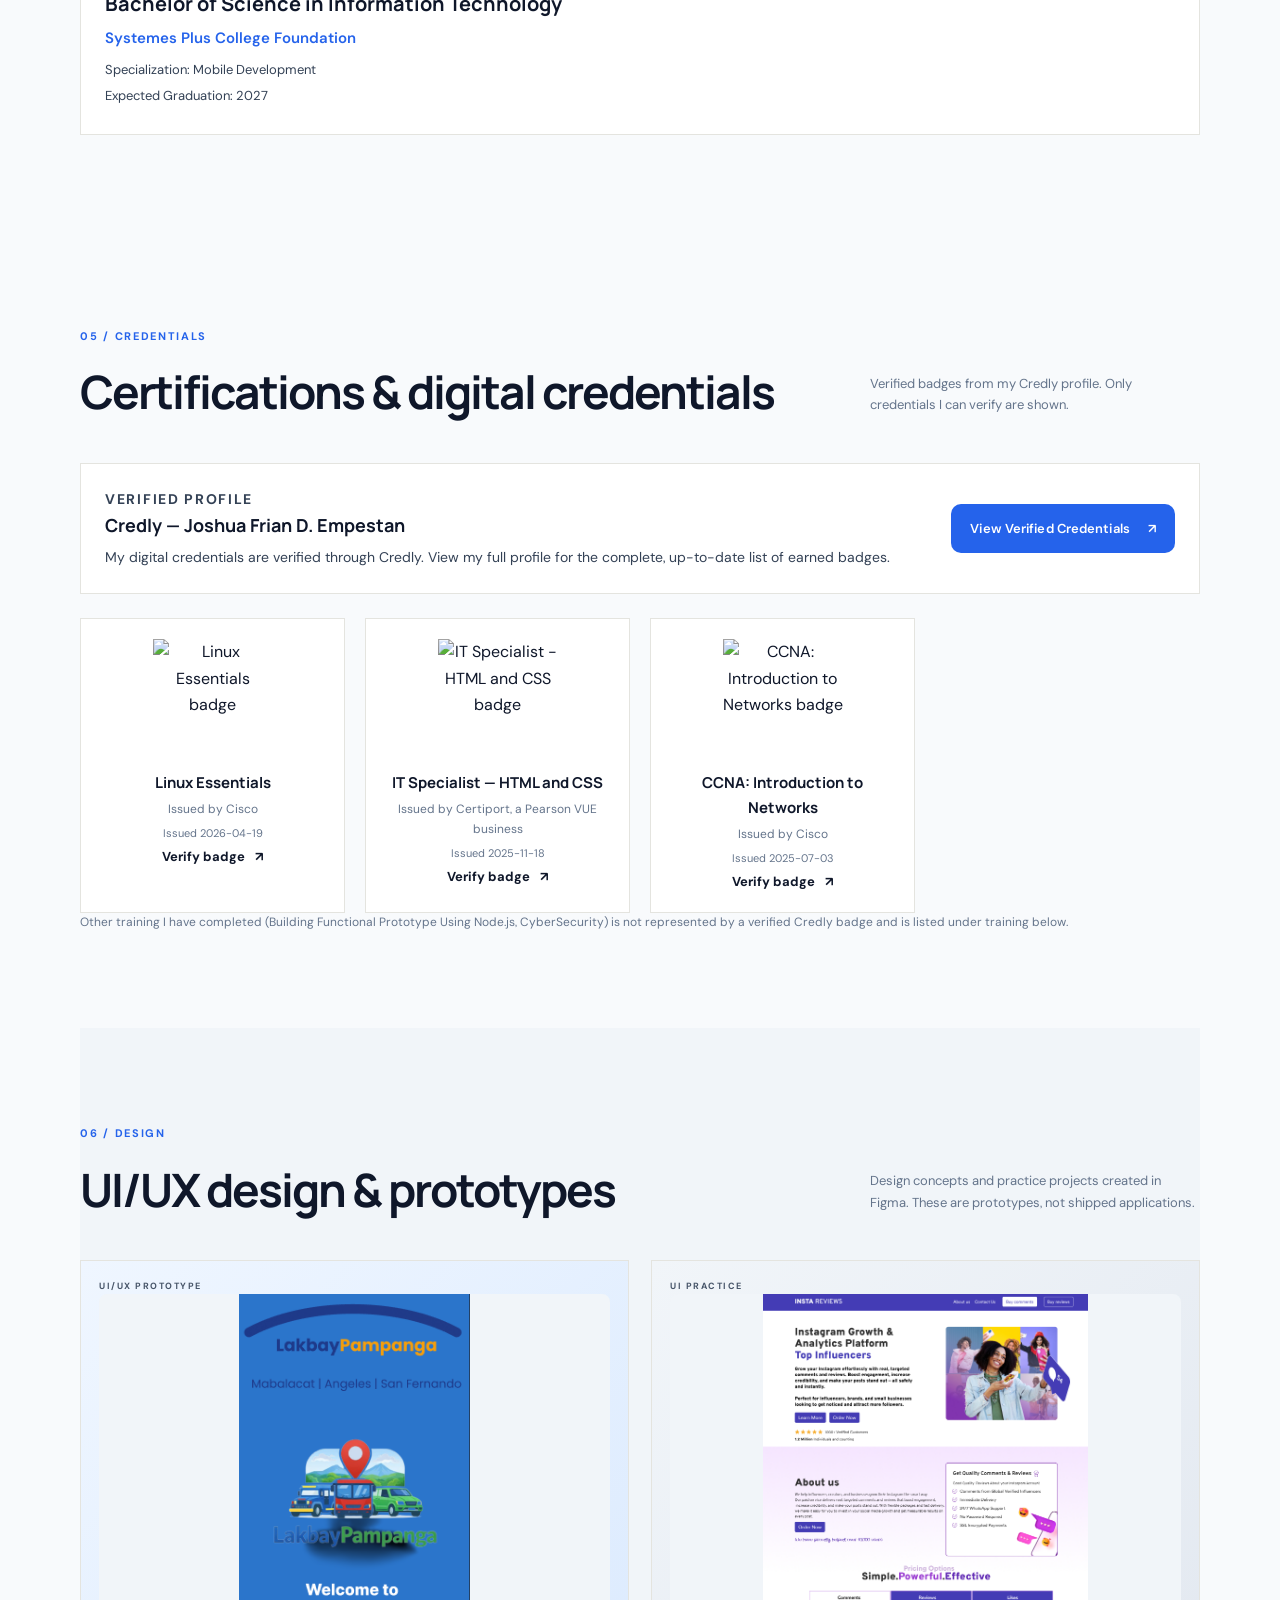
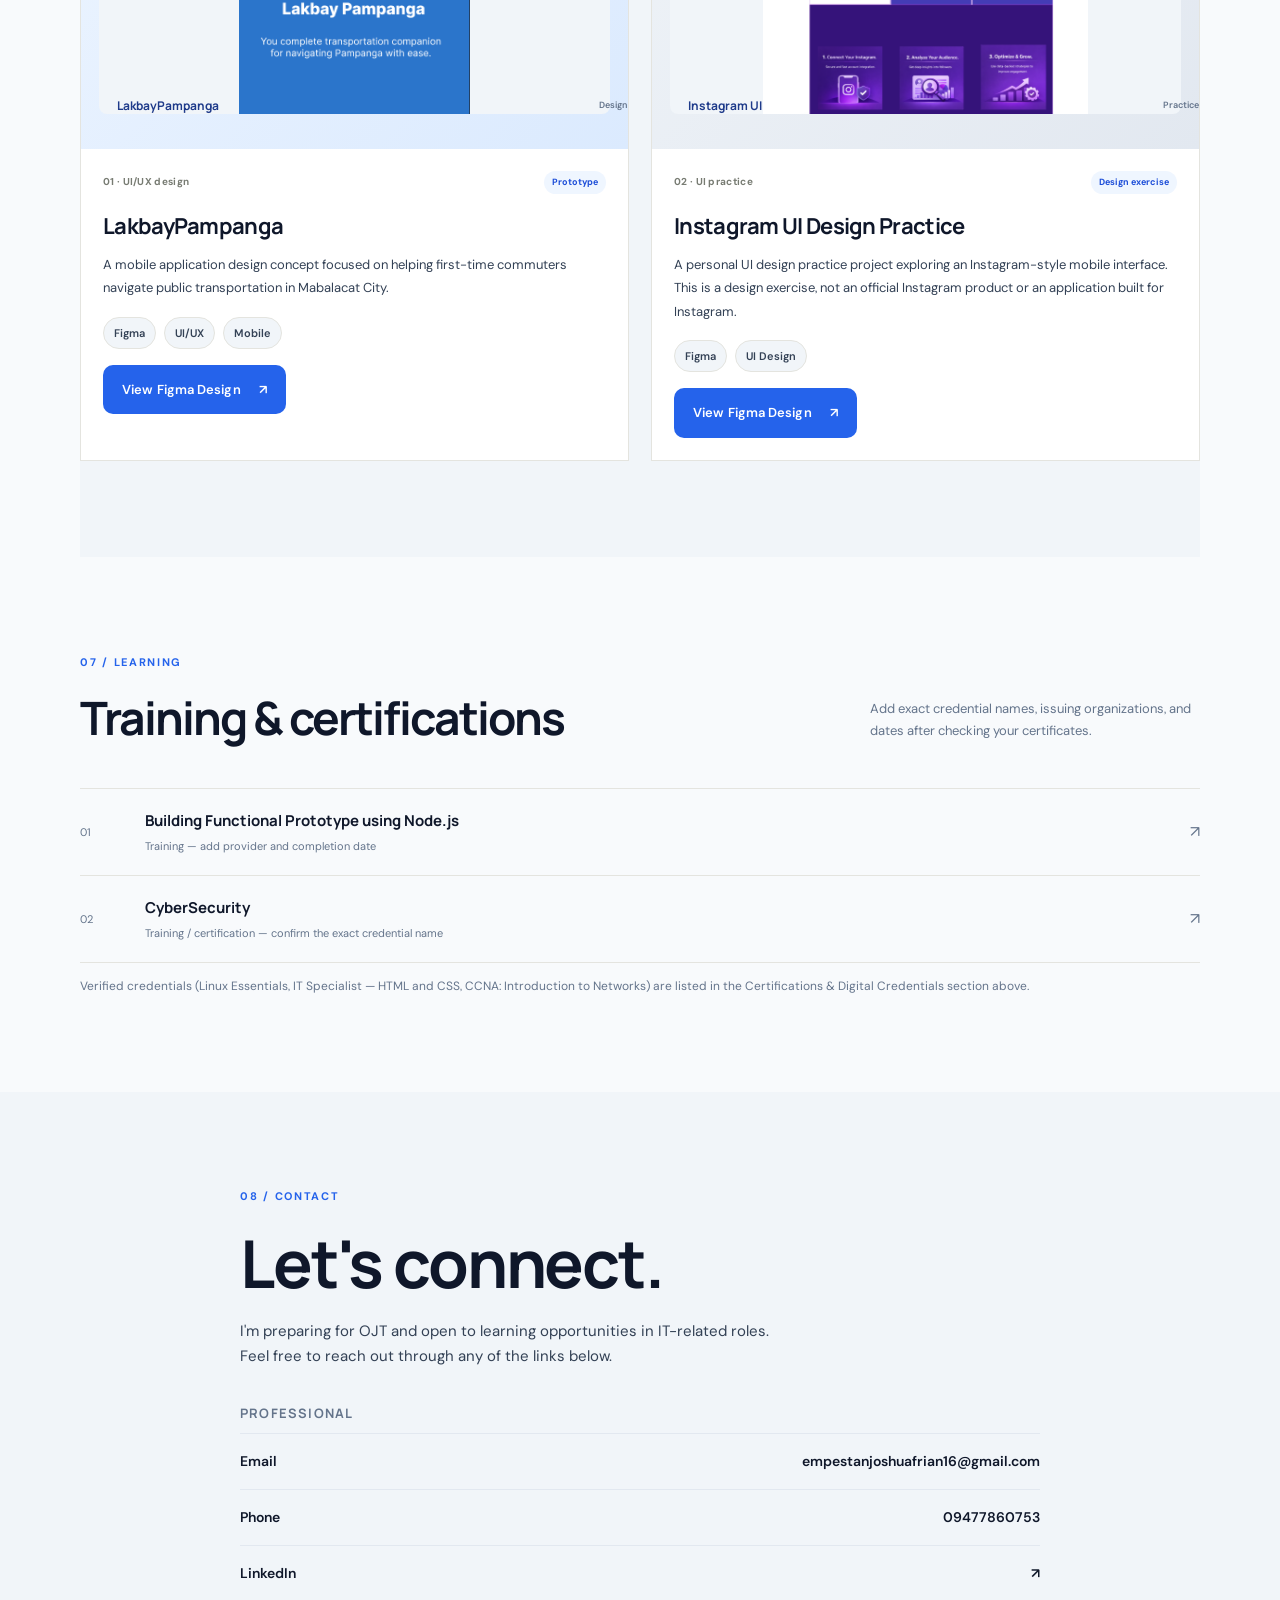
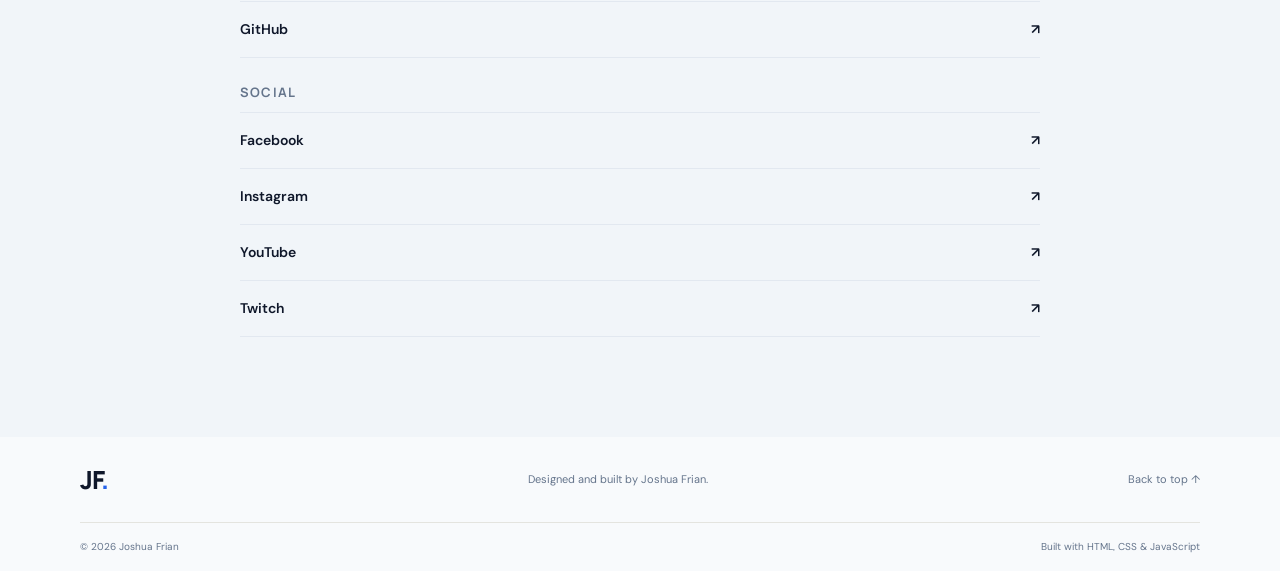
==== commit 105a9d72: "Add blurred backdrop of active carousel image" ====
--- a/index.html
+++ b/index.html
@@ -133,6 +133,7 @@
           <article class="project-card project-featured project-featured-academic">
             <div class="project-art transync-art has-carousel" aria-hidden="true">
               <div class="project-carousel" data-carousel>
+                <img class="carousel-backdrop" alt="" aria-hidden="true">
                 <div class="carousel-track">
                   <img src="assets/images/transync/transync-cover.png" alt="TranSync cover screen" loading="lazy">
                   <img src="assets/images/transync/transync-commuter-home.png.png" alt="TranSync commuter home" loading="lazy">
--- a/style.css
+++ b/style.css
@@ -410,11 +410,12 @@
 
 /* ===== Project image carousel ===== */
 .project-art.has-carousel > :not(.project-carousel) { opacity: 0; pointer-events: none; }
-.project-carousel { position: absolute; inset: 0; overflow: hidden; z-index: 0; background: linear-gradient(120deg, #dbeafe, #e9d5ff, #fce7f3); background-size: 200% 200%; animation: carouselVibe 9s ease infinite; }
-@keyframes carouselVibe { 0% { background-position: 0% 50%; } 50% { background-position: 100% 50%; } 100% { background-position: 0% 50%; } }
-@media (prefers-reduced-motion: reduce) { .project-carousel { animation: none; } }
+.project-carousel { position: absolute; inset: 0; overflow: hidden; z-index: 0; background: #0f172a; }
+.carousel-backdrop { position: absolute; inset: -12%; width: 124%; height: 124%; object-fit: cover; filter: blur(20px) brightness(0.55) saturate(1.3); z-index: 0; transition: opacity .4s ease; pointer-events: none; }
+.carousel-track { position: relative; z-index: 1; }
+.carousel-btn, .carousel-dots { z-index: 3; }
 .carousel-track { display: flex; height: 100%; transition: transform .45s cubic-bezier(.2,.8,.2,1); will-change: transform; }
-.carousel-track img { min-width: 100%; height: 100%; object-fit: contain; display: block; background: transparent; }
+.carousel-track img { position: relative; min-width: 100%; height: 100%; object-fit: contain; display: block; background: transparent; flex: 0 0 100%; }
 .carousel-btn { position: absolute; top: 50%; transform: translateY(-50%); z-index: 3; width: 34px; height: 34px; border-radius: 50%; border: 0; background: rgba(15,23,42,.55); color: #fff; font-size: 20px; line-height: 1; cursor: pointer; display: grid; place-items: center; backdrop-filter: blur(4px); transition: background .2s ease, transform .2s ease; }
 .carousel-btn:hover { background: rgba(37,99,235,.9); transform: translateY(-50%) scale(1.05); }
 .carousel-prev { left: 10px; }
@@ -426,3 +427,5 @@
 .project-featured .project-art { min-height: 360px; }
 
 .project-carousel:hover .carousel-track img { transform: scale(1.02); transition: transform .4s ease; }
+
+.project-carousel .carousel-track img { position: relative !important; inset: auto !important; width: 100% !important; }
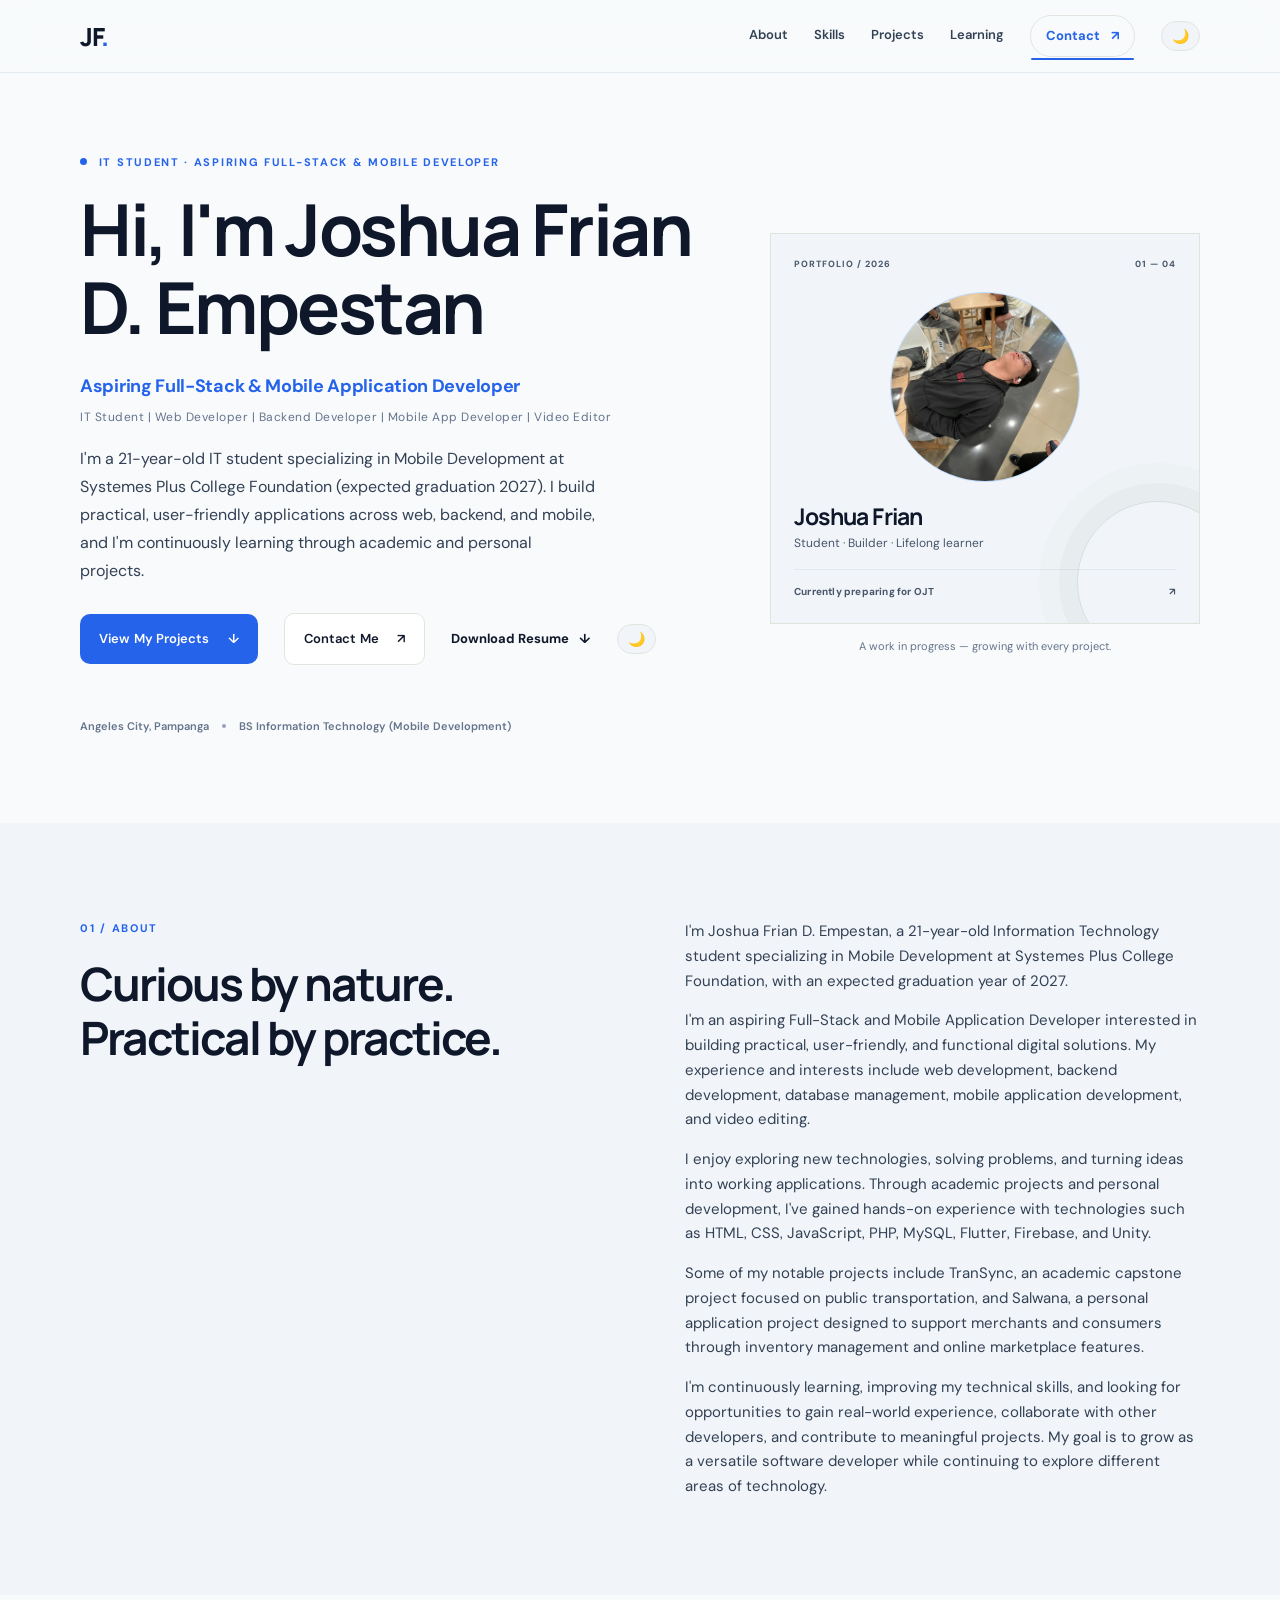
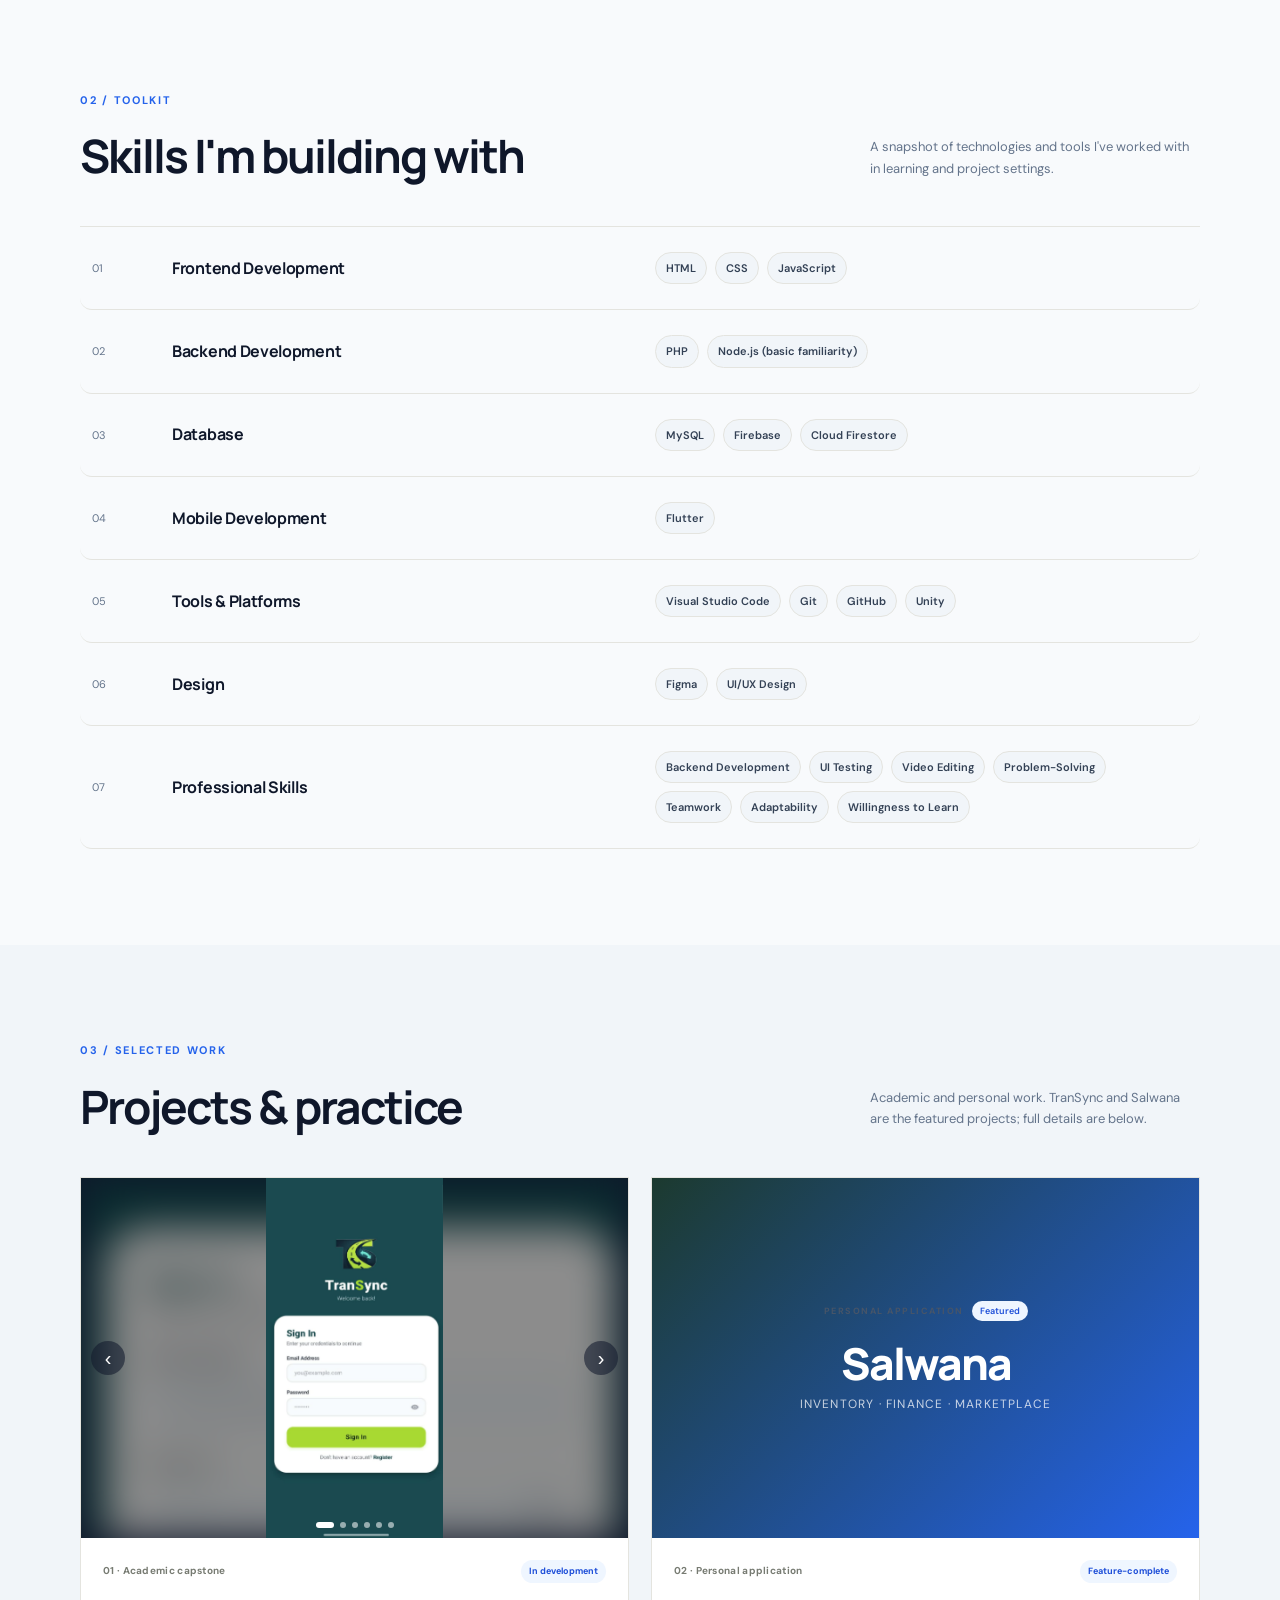
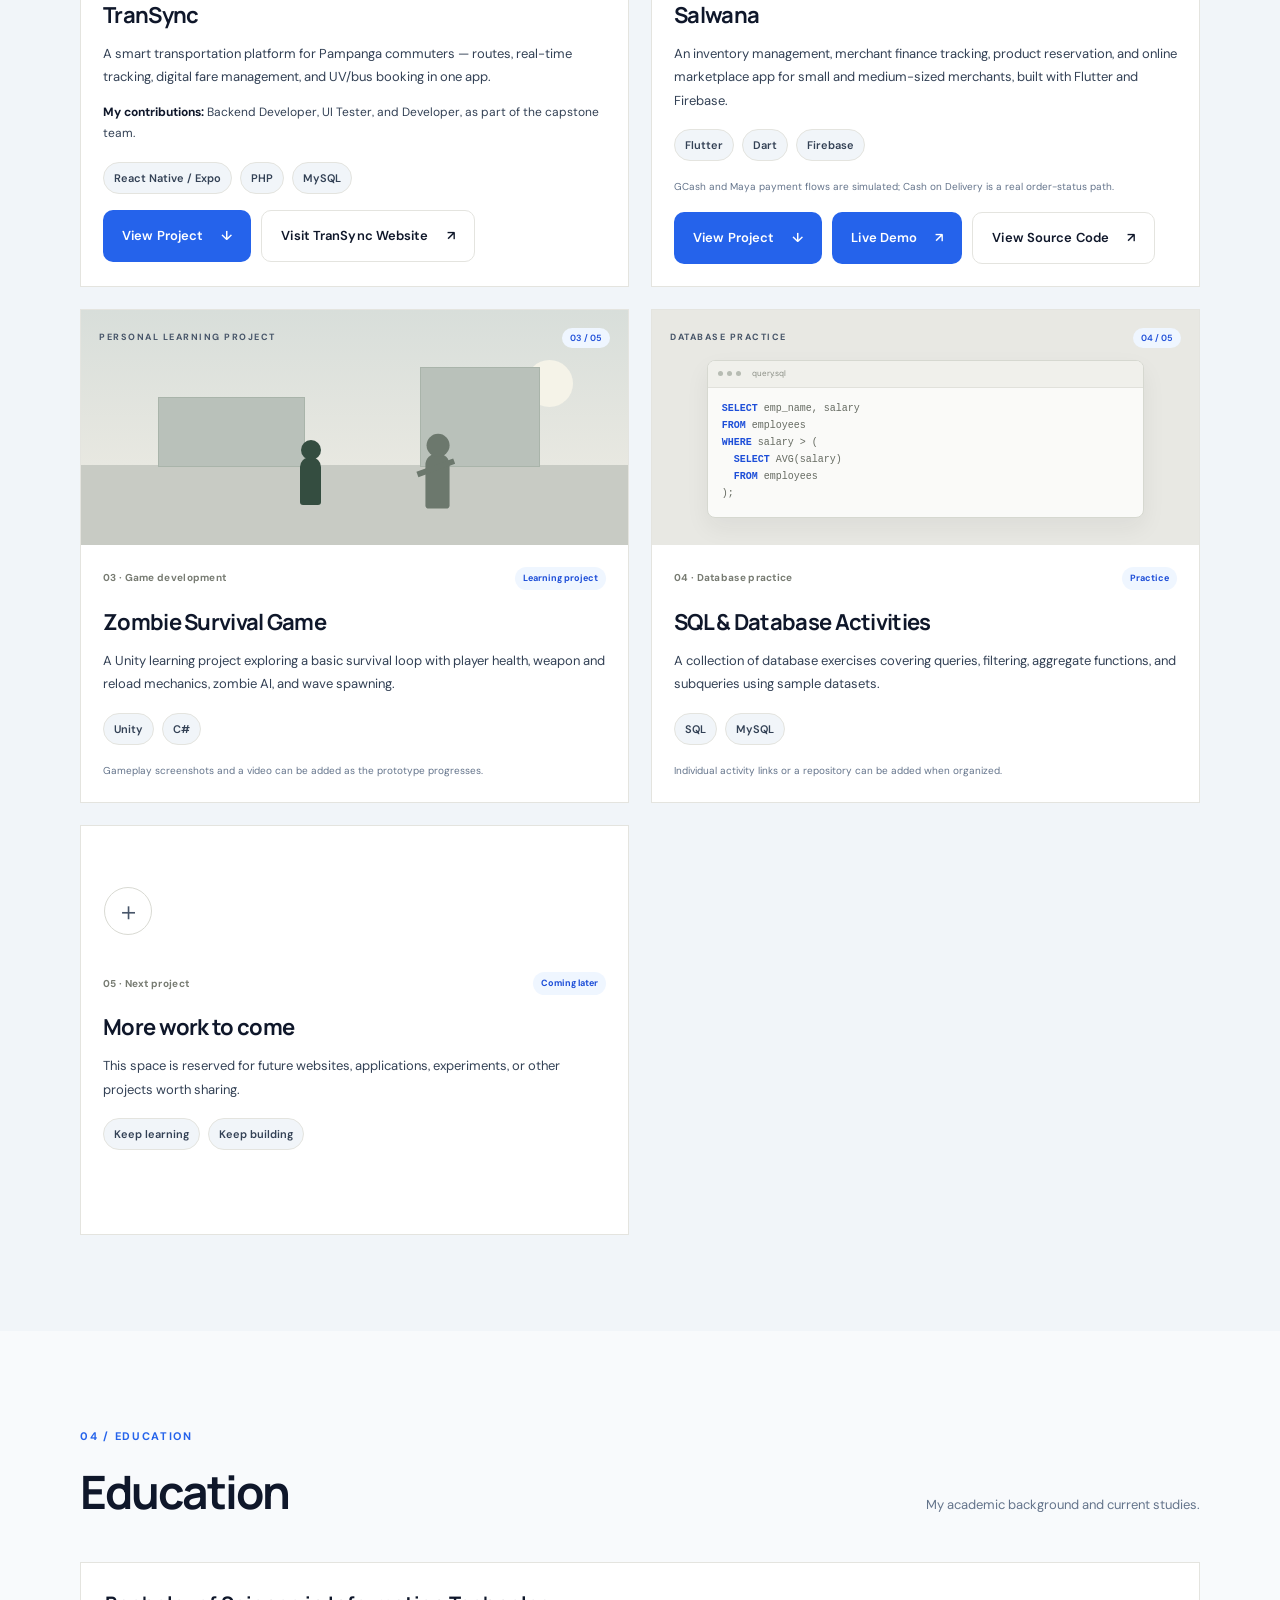
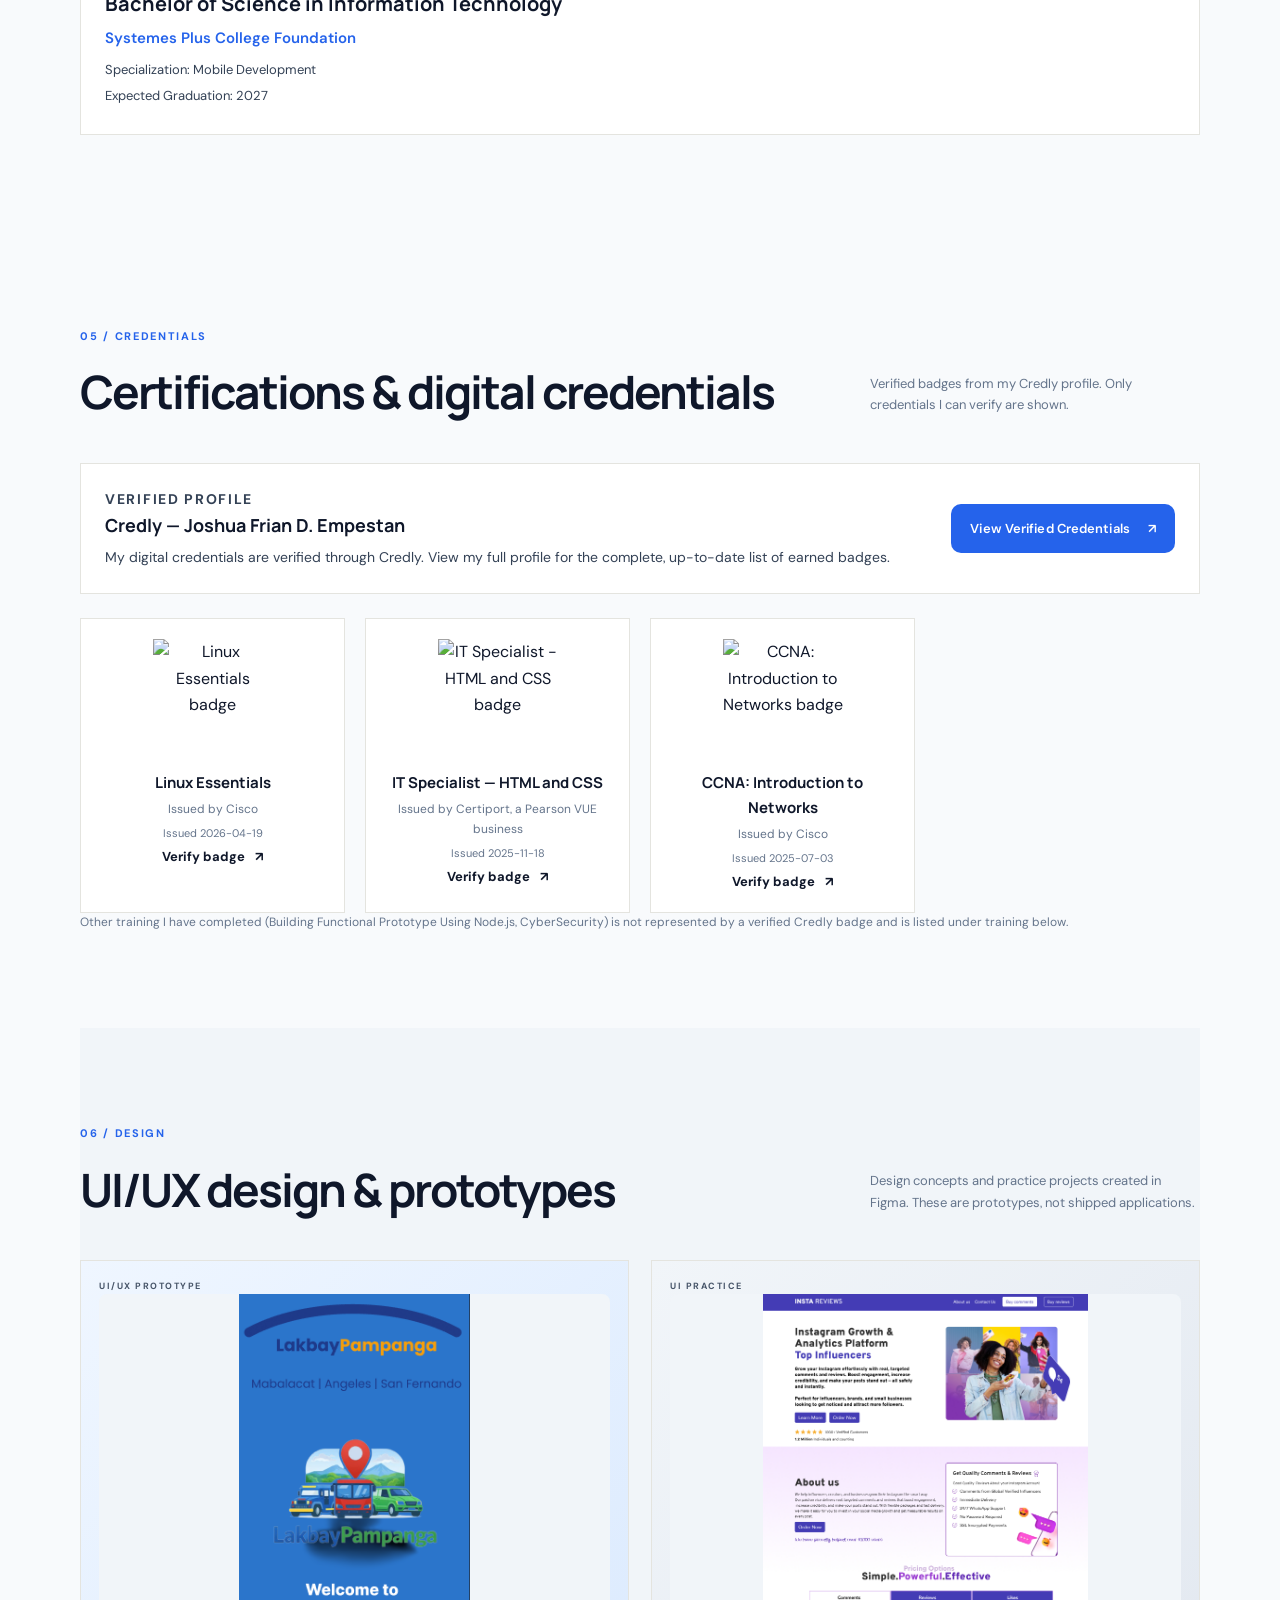
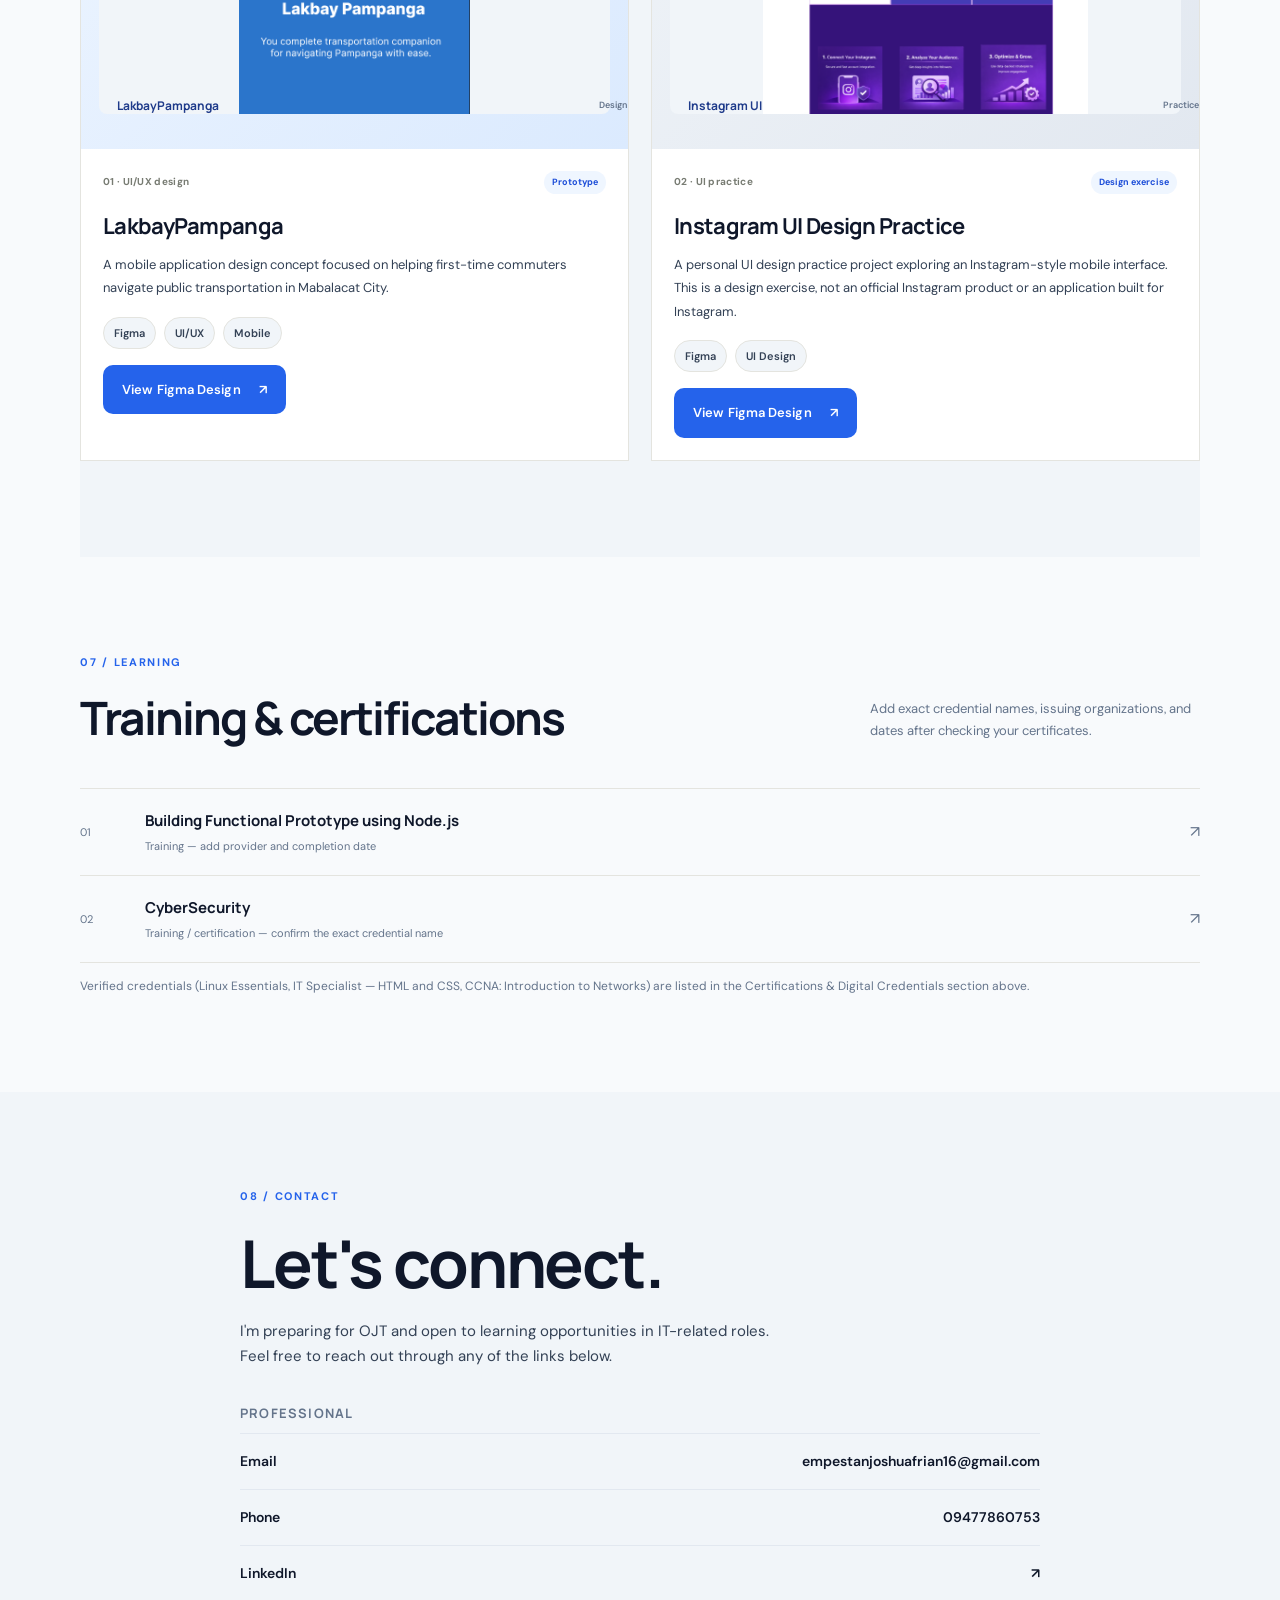
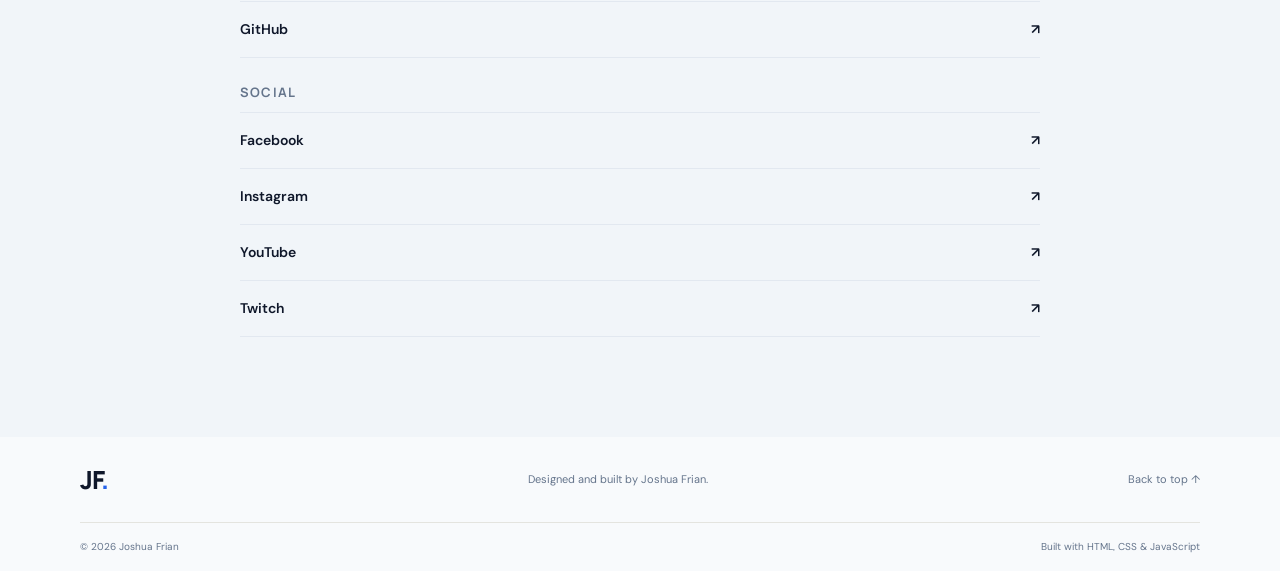
==== commit 6a213499: "Add missing dark mode toggle buttons" ====
--- a/index.html
+++ b/index.html
@@ -4,6 +4,15 @@
   <meta charset="utf-8">
   <meta name="viewport" content="width=device-width, initial-scale=1">
   <meta name="theme-color" content="#f7f7f5">
+  <script>
+    (function () {
+      try {
+        var saved = localStorage.getItem("theme");
+        var prefersDark = window.matchMedia("(prefers-color-scheme: dark)").matches;
+        document.documentElement.setAttribute("data-theme", saved || (prefersDark ? "dark" : "light"));
+      } catch (e) {}
+    })();
+  </script>
   <meta name="description" content="Portfolio of Joshua Frian D. Empestan, an IT student and aspiring Full-Stack & Mobile Application Developer. Showcasing academic and personal projects including Salwana and TranSync.">
   <meta name="author" content="Joshua Frian D. Empestan">
   <title>Joshua Frian D. Empestan | IT Student & Developer</title>
@@ -32,6 +41,7 @@
         <a href="#projects">Projects</a>
         <a href="#learning">Learning</a>
         <a class="nav-contact" href="#contact">Contact <span aria-hidden="true">↗</span></a>
+      <button class="theme-toggle" id="themeToggle" type="button" aria-label="Toggle color theme">🌙</button>
       </div>
     </nav>
   </header>
@@ -48,6 +58,7 @@
           <a class="button button-dark" href="#projects">View My Projects <span aria-hidden="true">↓</span></a>
           <a class="button button-outline" href="#contact">Contact Me <span aria-hidden="true">↗</span></a>
           <a class="text-link" href="resume.html">Download Resume <span aria-hidden="true">↓</span></a>
+      <button class="theme-toggle" id="themeToggle" type="button" aria-label="Toggle color theme">🌙</button>
         </div>
         <div class="hero-meta">
           <span>Angeles City, Pampanga</span>
--- a/style.css
+++ b/style.css
@@ -429,3 +429,58 @@
 .project-carousel:hover .carousel-track img { transform: scale(1.02); transition: transform .4s ease; }
 
 .project-carousel .carousel-track img { position: relative !important; inset: auto !important; width: 100% !important; }
+
+
+/* ===== Dark mode ===== */
+html[data-theme="dark"] {
+  --bg: #0b1220;
+  --surface: #111827;
+  --muted: #1e293b;
+  --ink: #f1f5f9;
+  --text: #cbd5e1;
+  --soft: #94a3b8;
+  --line: #334155;
+  --accent: #3b82f6;
+  --accent-light: #1e3a8a;
+  --shadow-sm: 0 1px 2px rgba(0,0,0,.3);
+  --shadow-md: 0 10px 30px rgba(0,0,0,.4);
+  --shadow-lg: 0 20px 50px rgba(0,0,0,.5);
+}
+html[data-theme="dark"] body { background: var(--bg); color: var(--ink); }
+html[data-theme="dark"] .site-header { background: rgba(11,18,32,.82); border-bottom-color: rgba(51,65,85,.9); }
+html[data-theme="dark"] .section-muted { background: var(--muted); }
+html[data-theme="dark"] .project-card,
+html[data-theme="dark"] .badge-card,
+html[data-theme="dark"] .education-card,
+html[data-theme="dark"] .credly-card,
+html[data-theme="dark"] .profile-card { background: var(--surface); border-color: var(--line); color: var(--ink); }
+html[data-theme="dark"] .skill-group:hover { background: var(--muted); }
+html[data-theme="dark"] .tags span,
+html[data-theme="dark"] .project-tech span { background: var(--muted); border-color: var(--line); color: var(--text); }
+html[data-theme="dark"] .contact-section { background: linear-gradient(135deg, #020617, #1e3a8a); }
+html[data-theme="dark"] .contact-link { border-color: rgba(255,255,255,.15); color: #f1f5f9; }
+html[data-theme="dark"] .contact-link:hover { color: #93c5fd; }
+html[data-theme="dark"] .contact-description { color: #cbd5e1; }
+html[data-theme="dark"] .footer-inner p,
+html[data-theme="dark"] .copyright { color: var(--soft); }
+html[data-theme="dark"] .site-footer { background: var(--bg); }
+html[data-theme="dark"] .button-outline { background: transparent; border-color: var(--line); color: var(--ink); }
+html[data-theme="dark"] .button-outline:hover { background: var(--accent-light); border-color: var(--accent); color: #fff; }
+html[data-theme="dark"] .nav-links .nav-contact { border-color: var(--line); color: var(--ink); }
+html[data-theme="dark"] .nav-links a { color: var(--soft); }
+html[data-theme="dark"] .nav-links a:hover { color: var(--accent); }
+html[data-theme="dark"] .theme-toggle { background: var(--muted); color: var(--ink); border: 1px solid var(--line); border-radius: 999px; padding: 6px 10px; cursor: pointer; font-size: 14px; }
+html[data-theme="dark"] .theme-toggle:hover { background: var(--accent); color: #fff; border-color: var(--accent); }
+html[data-theme="dark"] .monogram { background: var(--muted); border-color: var(--line); color: var(--accent); }
+html[data-theme="dark"] .profile-photo-wrap { background: var(--muted); border-color: var(--line); }
+html[data-theme="dark"] .art-badge { background: var(--muted); color: var(--accent); }
+html[data-theme="dark"] .project-placeholder { background: rgba(255,255,255,.03); border-color: var(--line); }
+html[data-theme="dark"] .placeholder-icon { border-color: var(--line); color: var(--soft); }
+html[data-theme="dark"] .learning-item { border-color: var(--line); }
+html[data-theme="dark"] .credly-card { background: var(--surface); }
+html[data-theme="dark"] .badge-card img { background: var(--muted); }
+html[data-theme="dark"] .project-art { background: var(--muted); }
+html[data-theme="dark"] .carousel-backdrop { filter: blur(20px) brightness(0.45) saturate(1.3); }
+
+.theme-toggle { background: var(--muted); color: var(--ink); border: 1px solid var(--line); border-radius: 999px; padding: 6px 10px; cursor: pointer; font-size: 14px; transition: background .2s ease, color .2s ease; }
+.theme-toggle:hover { background: var(--accent); color: #fff; border-color: var(--accent); }
